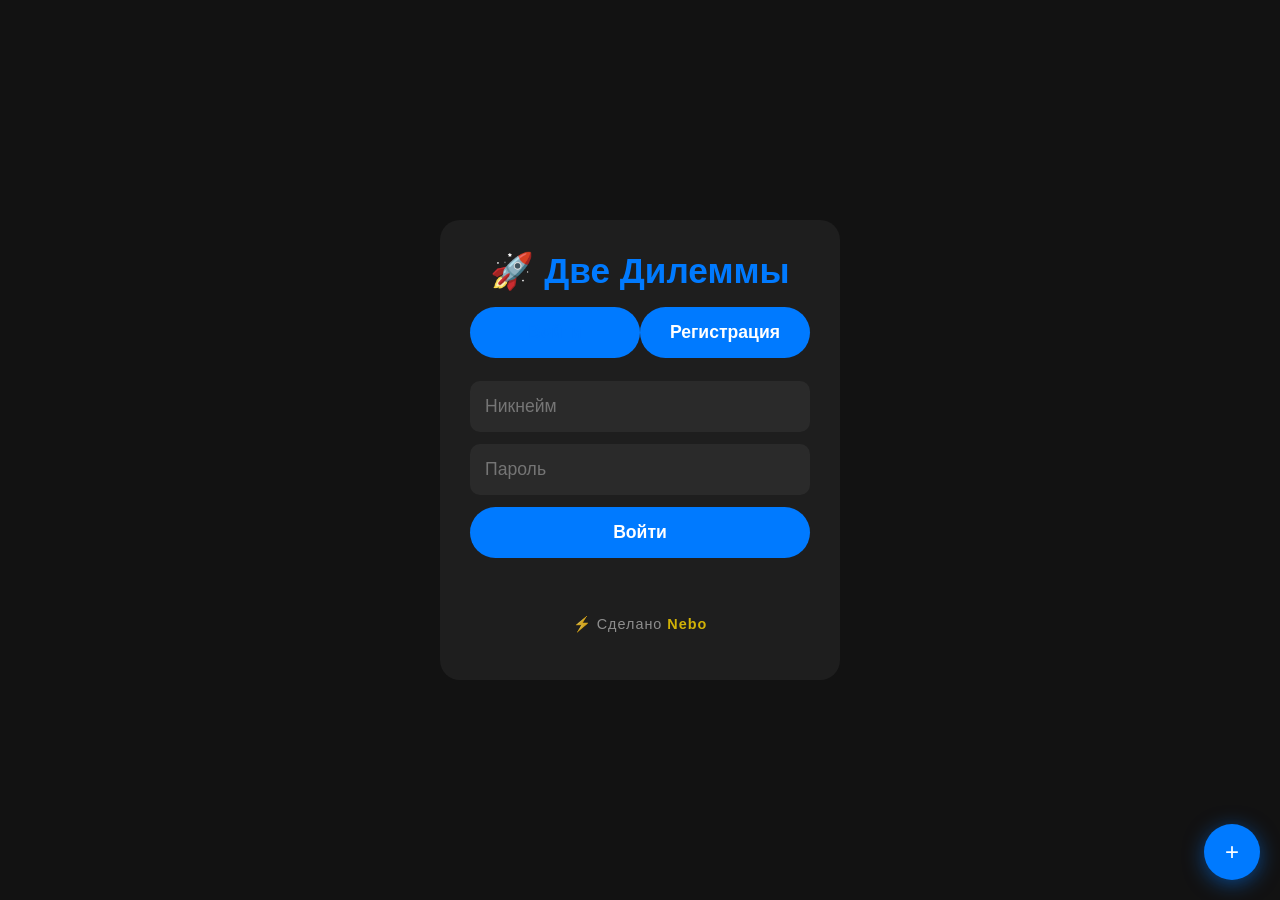
==== index.html @ ae785f3b "переотправка файлов бро" ====
<!DOCTYPE html>
<html lang="ru">
<head>
    <meta charset="UTF-8">
    <meta name="viewport" content="width=device-width, initial-scale=1.0, maximum-scale=1.0, user-scalable=no">
    <meta name="theme-color" content="#121212">
    <meta name="author" content="Nebo99447-lgtm">
    <meta name="creator" content="Nebo99447-lgtm">
    <title>Две Дилеммы</title>
    <style>
        :root {
            --bg: #121212;
            --surface: #1e1e1e;
            --surface2: #2a2a2a;
            --text: #fff;
            --text2: #aaa;
            --gold: #ffd700;
            --side-a: #007aff;
            --side-a-light: rgba(0,122,255,0.15);
            --side-a-border: rgba(0,122,255,0.4);
            --side-b: #ff2d55;
            --side-b-light: rgba(255,45,85,0.15);
            --side-b-border: rgba(255,45,85,0.4);
        }
        .light-theme {
            --bg: #f2f2f7;
            --surface: #ffffff;
            --surface2: #e5e5ea;
            --text: #1c1c1e;
            --text2: #636366;
            --gold: #ff9500;
            --side-a: #007aff;
            --side-a-light: rgba(0,122,255,0.1);
            --side-a-border: rgba(0,122,255,0.5);
            --side-b: #ff3b30;
            --side-b-light: rgba(255,59,48,0.1);
            --side-b-border: rgba(255,59,48,0.5);
        }
        *{margin:0;padding:0;box-sizing:border-box}
        body{
            font-family:-apple-system,BlinkMacSystemFont,'Segoe UI',Roboto,sans-serif;
            background:var(--bg);
            color:var(--text);
            display:flex;
            justify-content:center;
            align-items:center;
            min-height:100vh;
            text-align:center;
            transition:background 0.3s;
            overflow-x:hidden;
            -webkit-tap-highlight-color:transparent;
            user-select:none;
        }
        .fullscreen-container{display:flex;justify-content:center;align-items:center;width:100%;min-height:100vh;padding:20px}
        .login-box{background:var(--surface);padding:30px;border-radius:20px;width:90%;max-width:400px;position:relative}
        .login-box h1{color:var(--side-a);margin-bottom:15px;font-size:2.2em;cursor:pointer}
        .login-box p{color:var(--text2);margin-bottom:15px;font-size:0.9em;line-height:1.4}
        .login-box input{width:100%;padding:15px;margin-bottom:12px;border-radius:10px;border:none;background:var(--surface2);color:var(--text);font-size:1.1em}
        .login-box button{background:var(--side-a);border:none;color:#fff;padding:15px 30px;font-size:1.1em;border-radius:50px;width:100%;cursor:pointer;font-weight:700;margin-bottom:8px}
        .error-message{color:var(--side-b);margin-top:8px;min-height:20px;font-size:0.9em}
        .success-message{color:#34c759;margin-top:8px;min-height:20px;font-size:0.9em}
        .made-by{margin-top:20px;font-size:0.85em;color:var(--text2);letter-spacing:1px;opacity:0.8}
        .made-by strong{color:var(--gold);font-weight:700}
        .tab-buttons{display:flex;gap:0;margin-bottom:15px}
        .tab-btn{flex:1;padding:12px;background:transparent;border:none;color:var(--text2);cursor:pointer;font-weight:700;border-bottom:3px solid transparent;transition:.2s;font-size:1em}
        .tab-btn.active{color:var(--side-a);border-bottom-color:var(--side-a)}
        .header{position:fixed;top:0;left:0;right:0;padding:8px 15px;background:rgba(0,0,0,0.85);backdrop-filter:blur(20px);-webkit-backdrop-filter:blur(20px);z-index:10;display:flex;align-items:center;justify-content:space-between;font-weight:700;color:var(--gold);gap:6px;flex-wrap:wrap}
        .icon-btn{background:0 0;border:none;font-size:1.3em;cursor:pointer;padding:5px;position:relative}
        .notification-badge{position:absolute;top:0;right:0;background:var(--side-b);color:#fff;font-size:.6em;width:18px;height:18px;border-radius:50%;display:flex;align-items:center;justify-content:center;font-weight:700}
        .streak-badge{background:linear-gradient(135deg,#ff9500,#ff5e00);color:#fff;padding:4px 10px;border-radius:15px;font-size:.8em;animation:glow 2s infinite}
        @keyframes glow{0%,100%{box-shadow:0 0 5px rgba(255,149,0,0.5)}50%{box-shadow:0 0 15px rgba(255,149,0,0.8)}}
        .search-container{padding:70px 15px 10px}
        #searchInput{width:100%;padding:12px 16px;border-radius:25px;border:1px solid var(--surface2);background:var(--surface);color:var(--text);font-size:.95em;outline:0}
        #searchInput:focus{border-color:var(--side-a);box-shadow:0 0 0 3px var(--side-a-light)}
        .categories{display:flex;gap:8px;overflow-x:auto;overflow-y:hidden;padding:10px 15px;scrollbar-width:thin;-webkit-overflow-scrolling:touch;white-space:nowrap;flex-wrap:nowrap;cursor:grab}
        .categories:active{cursor:grabbing}
        .categories::-webkit-scrollbar{display:block;height:4px}
        .categories::-webkit-scrollbar-track{background:var(--surface);border-radius:2px}
        .categories::-webkit-scrollbar-thumb{background:var(--side-a);border-radius:2px}
        .category-btn{background:var(--surface);border:1px solid var(--surface2);color:var(--text);padding:8px 16px;border-radius:20px;font-size:.80em;white-space:nowrap;cursor:pointer;transition:.2s;flex-shrink:0;display:inline-block;user-select:none}
        .category-btn.active{background:var(--side-a);border-color:var(--side-a);color:#fff}
        #swipeContainer{touch-action:pan-y}
        #appScreen{width:100%;max-width:500px;padding-bottom:80px}
        #question{font-size:1.6em;font-weight:700;margin:10px 20px 15px;text-shadow:1px 1px 5px rgba(0,0,0,0.3);min-height:50px;line-height:1.3}
        .category-badge{display:inline-block;background:var(--surface2);padding:4px 12px;border-radius:10px;font-size:.75em;color:var(--text2)}
        .choices{display:flex;flex-direction:column;gap:12px;margin-bottom:15px;padding:0 15px}
        .choice-btn{border-radius:18px;padding:18px 14px;color:var(--text);font-size:1em;font-weight:700;cursor:pointer;transition:.2s;text-align:left;border:2px solid transparent;position:relative;z-index:1}
        #optionA{background:var(--side-a-light);border-color:var(--side-a-border)}
        #optionA:active{background:rgba(0,122,255,0.3);transform:scale(0.97)}
        #optionA:disabled{cursor:not-allowed;opacity:.7;pointer-events:none}
        #optionB{background:var(--side-b-light);border-color:var(--side-b-border)}
        #optionB:active{background:rgba(255,45,85,0.3);transform:scale(0.97)}
        #optionB:disabled{cursor:not-allowed;opacity:.7;pointer-events:none}
        .choice-text{display:block;margin-bottom:8px;font-size:1.1em;pointer-events:none}
        .vote-info{display:flex;justify-content:space-between;align-items:center;pointer-events:none}
        .vote-count{font-size:.85em;color:var(--text2)}
        .percentage{font-size:1.2em;color:var(--gold);font-weight:700}
        .progress-bar{height:5px;background:rgba(255,255,255,0.1);border-radius:3px;margin-top:8px;overflow:hidden}
        .progress-fill{height:100%;border-radius:3px;transition:width .6s}
        #progressA{background:var(--side-a)}
        #progressB{background:var(--side-b)}
        .or-divider{font-size:.9em;color:var(--text2);letter-spacing:3px;background:var(--bg);padding:4px;border-radius:10px;align-self:center;width:50px}
        .action-buttons{display:flex;flex-wrap:wrap;justify-content:center;gap:6px;padding:0 15px}
        #showCommentsBtn,#nextBtn,#shareBtn{border:none;color:#fff;padding:10px 18px;font-size:.9em;font-weight:700;border-radius:50px;cursor:pointer;transition:.2s}
        #showCommentsBtn{background:var(--side-a)}
        #nextBtn{background:var(--side-b)}
        #shareBtn{background:#34c759}
        #commentForm{padding:0 15px;margin-top:15px}
        #newCommentInput,#replyInput,#questionInput,#optionAInput,#optionBInput{width:100%;padding:12px;border-radius:10px;border:1px solid var(--surface2);background:var(--surface);color:var(--text);font-size:.95em;margin-bottom:8px;resize:vertical;font-family:inherit}
        #submitCommentBtn,#submitReplyBtn{background:var(--side-a);border:none;color:#fff;padding:10px 20px;border-radius:20px;cursor:pointer;font-weight:700}
        .comments-header{display:flex;justify-content:space-between;align-items:center;margin-bottom:12px}
        .comments-header h3{margin:0;color:var(--gold);font-size:1.1em}
        .sort-buttons{display:flex;gap:4px}
        .sort-btn{background:var(--surface2);border:none;color:var(--text2);padding:5px 10px;border-radius:15px;font-size:.75em;cursor:pointer;transition:.2s}
        .sort-btn.active{background:var(--side-a);color:#fff}
        #commentsSection{background:var(--surface);border-radius:18px;padding:15px;margin:15px;text-align:left;max-height:50vh;overflow-y:auto}
        .comment-item{border-radius:12px;margin-bottom:10px;padding:10px 12px;transition:.2s;position:relative}
        .comment-item.choice-a{background:var(--side-a-light);border:1px solid var(--side-a-border);border-left:4px solid var(--side-a)}
        .comment-item.choice-b{background:var(--side-b-light);border:1px solid var(--side-b-border);border-left:4px solid var(--side-b)}
        .comment-header{display:flex;justify-content:space-between;align-items:center;margin-bottom:6px;font-size:.85em}
        .comment-user-info{display:flex;align-items:center;gap:8px}
        .avatar-small{width:26px;height:26px;border-radius:50%;display:inline-flex;align-items:center;justify-content:center;font-weight:700;font-size:.7em;color:#fff;flex-shrink:0}
        .comment-author{font-weight:700;color:var(--gold);cursor:pointer}
        .comment-choice-badge{font-size:.75em;padding:2px 8px;border-radius:10px;font-weight:700}
        .comment-item.choice-a .comment-choice-badge{background:var(--side-a);color:#fff}
        .comment-item.choice-b .comment-choice-badge{background:var(--side-b);color:#fff}
        .comment-text{margin:6px 0;word-break:break-word;line-height:1.4;font-size:.95em}
        .comment-actions{display:flex;gap:15px;margin-top:8px;font-size:.85em;align-items:center}
        .like-btn,.reply-btn,.delete-btn{background:0 0;border:none;color:var(--text2);cursor:pointer;display:flex;align-items:center;gap:4px;padding:4px 8px;border-radius:12px;transition:.2s;font-size:.85em}
        .like-btn:hover,.reply-btn:hover{background:rgba(255,255,255,0.1)}
        .like-btn.liked{color:var(--side-b)}
        .delete-btn{color:#ff3b30;margin-left:auto}
        .delete-btn:hover{background:rgba(255,59,48,0.2)}
        .ban-btn{background:rgba(255,0,0,0.2)!important;color:#f44!important;margin-left:4px!important}
        .ban-btn:hover{background:rgba(255,0,0,0.4)!important}
        .replies-container{margin-top:8px;margin-left:12px;border-left:2px solid var(--surface2);padding-left:12px}
        .reply-item{background:var(--surface);border-radius:8px;padding:6px 10px;margin-bottom:6px;font-size:.85em;position:relative}
        .reply-item .delete-btn{font-size:.7em;padding:2px 4px}
        .reply-author{font-weight:700;color:var(--gold);cursor:pointer}
        .dilemma-card{background:var(--surface);border-radius:12px;padding:12px;margin-bottom:10px;cursor:pointer;transition:.2s;text-align:left;border:1px solid var(--surface2)}
        .dilemma-card:hover{border-color:var(--side-a);transform:translateY(-1px)}
        .dilemma-card-header{display:flex;justify-content:space-between;align-items:center;margin-bottom:6px}
        .dilemma-card-category{font-size:.75em;color:var(--text2);background:var(--surface2);padding:2px 8px;border-radius:10px}
        .dilemma-card-votes{font-size:.8em;color:var(--gold)}
        .dilemma-card-question{font-weight:700;font-size:.95em;margin-bottom:8px;color:var(--text)}
        .dilemma-card-options{display:flex;gap:8px}
        .dilemma-option{flex:1;font-size:.8em;padding:6px 10px;border-radius:8px;text-align:center}
        .option-a{background:var(--side-a-light);color:var(--side-a)}
        .option-b{background:var(--side-b-light);color:var(--side-b)}
        #profileScreen,#createScreen,#userProfileScreen{position:fixed;top:0;left:0;right:0;bottom:0;background:var(--bg);z-index:20;overflow-y:auto}
        .profile-header{display:flex;align-items:center;gap:12px;padding:12px 15px;background:var(--surface);position:sticky;top:0;z-index:1}
        .profile-header h2{font-size:1.1em}
        .profile-content{padding:20px;text-align:center}
        .avatar-large{width:80px;height:80px;border-radius:50%;display:inline-flex;align-items:center;justify-content:center;font-weight:700;font-size:2em;color:#fff;margin:15px 0}
        .streak-info{margin:8px 0;font-size:1.1em}
        .subscribe-btn,.unsubscribe-btn{border:none;color:#fff;padding:10px 25px;border-radius:50px;cursor:pointer;font-weight:700;font-size:.95em;margin:8px;transition:.2s}
        .subscribe-btn{background:var(--side-a)}
        .unsubscribe-btn{background:var(--side-b)}
        .subscribers-count{color:var(--text2);font-size:.9em;margin:5px 0}
        .stats-grid{display:grid;grid-template-columns:1fr 1fr;gap:12px;margin:20px 0}
        .stat-card{background:var(--surface);padding:18px;border-radius:15px}
        .stat-value{font-size:1.8em;font-weight:700;color:var(--side-a);display:block}
        .stat-label{font-size:.8em;color:var(--text2)}
        .subscriptions-list,.subscribers-list{text-align:left;margin-top:20px}
        .subscriptions-list h4,.subscribers-list h4{color:var(--gold);margin-bottom:10px}
        .subscription-item{display:flex;align-items:center;gap:10px;padding:10px;background:var(--surface);border-radius:12px;margin-bottom:8px;cursor:pointer;transition:.2s}
        .subscription-item:hover{background:var(--surface2)}
        .subscription-item .avatar-small{width:36px;height:36px;font-size:.9em}
        .subscription-name{font-weight:700;color:var(--text)}
        .leaderboard{background:var(--surface);border-radius:15px;padding:15px;margin-top:20px;text-align:left}
        .leaderboard h4{color:var(--gold);margin-bottom:10px;text-align:center}
        .leaderboard-item{display:flex;align-items:center;gap:10px;padding:8px;border-radius:8px;margin-bottom:5px}
        .leaderboard-rank{font-weight:700;font-size:1.2em;width:30px;text-align:center}
        .leaderboard-rank.gold{color:#ffd700}
        .leaderboard-rank.silver{color:#c0c0c0}
        .leaderboard-rank.bronze{color:#cd7f32}
        .logout-btn{background:var(--side-b);border:none;color:#fff;padding:12px 40px;border-radius:20px;cursor:pointer;font-size:.95em;margin-top:15px}
        .create-form{padding:20px;max-width:500px;margin:0 auto}
        .create-form input,.create-form select,.create-form textarea{width:100%;padding:14px;margin-bottom:12px;border-radius:10px;border:1px solid var(--surface2);background:var(--surface);color:var(--text);font-size:.95em;font-family:inherit}
        #createDilemmaBtn{background:var(--side-a);border:none;color:#fff;padding:14px 30px;border-radius:50px;width:100%;cursor:pointer;font-weight:700;font-size:1.1em}
        .fab{position:fixed;bottom:20px;right:20px;width:56px;height:56px;border-radius:50%;background:var(--side-a);color:#fff;border:none;font-size:1.5em;cursor:pointer;box-shadow:0 4px 20px rgba(0,122,255,0.5);z-index:15;transition:.2s}
        .fab:active{transform:scale(0.85)}
        .modal{position:fixed;bottom:0;left:0;right:0;background:var(--surface);border-top-left-radius:20px;border-top-right-radius:20px;padding:20px;z-index:100;box-shadow:0 -5px 30px rgba(0,0,0,0.5);animation:slideUpModal .3s}
        @keyframes slideUpModal{from{transform:translateY(100%)}to{transform:translateY(0)}}
        .modal-content{text-align:left}
        .close-modal{float:right;font-size:1.5em;cursor:pointer;color:var(--text2)}
        #confettiCanvas{position:fixed;top:0;left:0;width:100%;height:100%;pointer-events:none;z-index:999}
        .toast{position:fixed;bottom:100px;left:50%;transform:translateX(-50%);background:var(--surface);color:var(--text);padding:12px 24px;border-radius:50px;font-weight:700;z-index:200;box-shadow:0 4px 20px rgba(0,0,0,0.5);animation:toastIn .3s;white-space:nowrap}
        @keyframes toastIn{from{transform:translateX(-50%) translateY(100px);opacity:0}to{transform:translateX(-50%) translateY(0);opacity:1}}
        @keyframes pulse{0%{transform:scale(1)}50%{transform:scale(1.03)}100%{transform:scale(1)}}
        .pulse{animation:pulse .3s}
        ::-webkit-scrollbar{width:4px}
        ::-webkit-scrollbar-track{background:0 0}
        ::-webkit-scrollbar-thumb{background:var(--surface2);border-radius:2px}
        .swipe-hint{color:var(--text2);font-size:.8em;margin-top:20px}
        @media(max-width:360px){#question{font-size:1.3em}.choice-text{font-size:1em}.choice-btn{padding:14px 10px}.header{padding:6px 10px}}
        @media(min-width:768px){#appScreen{max-width:600px}#question{font-size:2em}}
    </style>
</head>
<body>

    <div id="loginScreen" class="fullscreen-container">
        <div class="login-box">
            <h1>🚀 Две Дилеммы</h1>
            <div class="tab-buttons">
                <button class="tab-btn active" id="tabLogin">Войти</button>
                <button class="tab-btn" id="tabRegister">Регистрация</button>
            </div>
            <div id="loginForm">
                <input type="text" id="loginUsername" placeholder="Никнейм" maxlength="20" autocomplete="off">
                <input type="password" id="loginPassword" placeholder="Пароль" maxlength="30">
                <button id="loginBtn" type="button">Войти</button>
                <p id="loginError" class="error-message"></p>
            </div>
            <div id="registerForm" style="display:none;">
                <input type="text" id="regUsername" placeholder="Придумай никнейм" maxlength="20" autocomplete="off">
                <input type="password" id="regPassword" placeholder="Придумай пароль (мин 4 символа)" maxlength="30">
                <input type="password" id="regPasswordConfirm" placeholder="Повтори пароль" maxlength="30">
                <button id="registerBtn" type="button">Создать аккаунт</button>
                <p id="regError" class="error-message"></p>
                <p id="regSuccess" class="success-message"></p>
            </div>
            <p class="made-by">⚡ Сделано <strong>Nebo</strong></p>
        </div>
    </div>

    <div id="appScreen" style="display: none;">
        <div class="header">
            <button id="profileBtn" class="icon-btn">👤</button>
            <button id="langToggle" class="icon-btn">🇷🇺</button>
            <span id="streakBadge" class="streak-badge">🔥 0 дн.</span>
            <button id="notificationsBtn" class="icon-btn" style="position:relative;">🔔<span id="notificationBadge" class="notification-badge" style="display:none;">0</span></button>
            <button id="themeToggle" class="icon-btn">🌙</button>
            <span id="currentUsernameDisplay"></span>
        </div>
        <div class="search-container"><input type="text" id="searchInput" placeholder="🔍 Поиск..." autocomplete="off"></div>
        <div class="categories">
            <button class="category-btn active" data-category="all">Все</button>
            <button class="category-btn" data-category="games">🎮 Игры</button>
            <button class="category-btn" data-category="relationships">💕 Отношения</button>
            <button class="category-btn" data-category="food">🍕 Еда</button>
            <button class="category-btn" data-category="movies">🎬 Фильмы</button>
            <button class="category-btn" data-category="battles">⚔️ Кто кого</button>
            <button class="category-btn" data-category="beauty">👑 Кто красивее</button>
        </div>
        <div id="swipeContainer"><div id="app">
            <span class="category-badge" id="categoryBadge"></span>
            <h1 id="question">Загрузка...</h1>
            <div class="choices">
                <button id="optionA" class="choice-btn"><span class="choice-text" id="textA"></span><div class="vote-info"><span class="vote-count" id="countA"></span><div class="percentage" id="percentA">0%</div></div><div class="progress-bar"><div class="progress-fill" id="progressA" style="width:0%"></div></div></button>
                <div class="or-divider">VS</div>
                <button id="optionB" class="choice-btn"><span class="choice-text" id="textB"></span><div class="vote-info"><span class="vote-count" id="countB"></span><div class="percentage" id="percentB">0%</div></div><div class="progress-bar"><div class="progress-fill" id="progressB" style="width:0%"></div></div></button>
            </div>
            <div class="action-buttons">
                <button id="showCommentsBtn" style="display:none;">💬 (<span id="commentCount">0</span>)</button>
                <button id="shareBtn" style="display:none;">📤</button>
            </div>
            <div id="commentForm" style="display:none;"><textarea id="newCommentInput" placeholder="Комментарий... (Enter = отправить)" maxlength="200" rows="2"></textarea><button id="submitCommentBtn">Отправить</button></div>
            <div id="commentsSection" style="display:none;"><div class="comments-header"><h3>Комментарии</h3><div class="sort-buttons"><button class="sort-btn active" data-sort="new">Новые</button><button class="sort-btn" data-sort="popular">Популярные</button></div></div><div id="commentsList"></div></div>
            <button id="nextBtn" style="display:none;">Далее →</button>
            <p class="swipe-hint">Enter = далее | A/D = голос | Стрелки = навигация</p>
        </div></div>
    </div>

    <div id="profileScreen" style="display:none;"><div class="profile-header"><button id="backBtn" class="icon-btn">←</button><h2>Профиль</h2></div><div class="profile-content"><div class="avatar-large" id="profileAvatar"></div><h3 id="profileUsername"></h3><p class="streak-info" id="profileStreak"></p><p class="subscribers-count" id="subsCount"></p><div class="stats-grid"><div class="stat-card"><span class="stat-value" id="totalVotes">0</span><span class="stat-label">Решено</span></div><div class="stat-card"><span class="stat-value" id="totalComments">0</span><span class="stat-label">Комментов</span></div></div><button id="logoutBtn" class="logout-btn">Выйти</button></div></div>

    <div id="createScreen" style="display:none;"><div class="profile-header"><button id="backFromCreateBtn" class="icon-btn">←</button><h2>Создать</h2></div><div class="create-form"><select id="categorySelect"><option value="games">🎮 Игры</option><option value="relationships">💕 Отношения</option><option value="food">🍕 Еда</option><option value="movies">🎬 Фильмы</option><option value="battles">⚔️ Кто кого</option><option value="beauty">👑 Кто красивее</option></select><input type="text" id="questionInput" placeholder="Вопрос"><input type="text" id="optionAInput" placeholder="Вариант А"><input type="text" id="optionBInput" placeholder="Вариант Б"><button id="createDilemmaBtn">Создать 🚀</button><p id="createError" class="error-message"></p></div></div>

    <button id="createFAB" class="fab">+</button>
    <canvas id="confettiCanvas"></canvas>

    <script>
    (function(){console.log(atob('0J7RgNC40LPQuNC90LDQuyBieSBOZWJvOTk0NDctbGd0bQ=='))})();

    // База пользователей
    function loadUsers(){var s=localStorage.getItem('dv_users_db');return s?JSON.parse(s):{};}
    function saveUsers(db){localStorage.setItem('dv_users_db',JSON.stringify(db));}
    var usersDB=loadUsers();
    function hashPass(p){var h=0;for(var i=0;i<p.length;i++){h=((h<<5)-h)+p.charCodeAt(i);h|=0;}return h.toString(36);}

    // Дилеммы
    var dilemmasRU=[{id:1,question:"Собаку или кошку?",optionA:"Собаку 🐕",optionB:"Кошку 🐈",category:"relationships"},{id:2,question:"Правда или ложь?",optionA:"Правда",optionB:"Ложь",category:"relationships"},{id:3,question:"Летать или невидимость?",optionA:"Летать",optionB:"Невидимость",category:"games"},{id:4,question:"Minecraft или Roblox?",optionA:"Minecraft",optionB:"Roblox",category:"games"},{id:5,question:"Пицца с ананасами?",optionA:"Да 👍",optionB:"Нет 👎",category:"food"},{id:6,question:"Кофе или чай?",optionA:"Кофе ☕",optionB:"Чай 🍵",category:"food"},{id:7,question:"Книга или фильм?",optionA:"Книга 📚",optionB:"Фильм 🎬",category:"movies"},{id:8,question:"Marvel или DC?",optionA:"Marvel",optionB:"DC",category:"movies"},{id:9,question:"Бэтмен или Супермен?",optionA:"Бэтмен 🦇",optionB:"Супермен 🦸",category:"battles"},{id:10,question:"Дракон или Феникс?",optionA:"Дракон 🐉",optionB:"Феникс 🔥",category:"battles"},{id:11,question:"Мэрилин Монро или Одри Хепбёрн?",optionA:"Мэрилин 👄",optionB:"Одри 🕊️",category:"beauty"},{id:12,question:"Брэд Питт или ДиКаприо?",optionA:"Брэд 🎬",optionB:"Лео 🦁",category:"beauty"}];
    var dilemmasEN=[{id:1,question:"Dog or cat?",optionA:"Dog 🐕",optionB:"Cat 🐈",category:"relationships"},{id:2,question:"Truth or lie?",optionA:"Truth",optionB:"Lie",category:"relationships"},{id:3,question:"Fly or invisible?",optionA:"Fly",optionB:"Invisible",category:"games"},{id:4,question:"Minecraft or Roblox?",optionA:"Minecraft",optionB:"Roblox",category:"games"},{id:5,question:"Pineapple on pizza?",optionA:"Yes 👍",optionB:"No 👎",category:"food"},{id:6,question:"Coffee or tea?",optionA:"Coffee ☕",optionB:"Tea 🍵",category:"food"},{id:7,question:"Book or movie?",optionA:"Book 📚",optionB:"Movie 🎬",category:"movies"},{id:8,question:"Marvel or DC?",optionA:"Marvel",optionB:"DC",category:"movies"},{id:9,question:"Batman or Superman?",optionA:"Batman 🦇",optionB:"Superman 🦸",category:"battles"},{id:10,question:"Dragon or Phoenix?",optionA:"Dragon 🐉",optionB:"Phoenix 🔥",category:"battles"},{id:11,question:"Marilyn or Audrey?",optionA:"Marilyn 👄",optionB:"Audrey 🕊️",category:"beauty"},{id:12,question:"Brad Pitt or DiCaprio?",optionA:"Brad 🎬",optionB:"Leo 🦁",category:"beauty"}];

    var lang=localStorage.getItem('lang')||'ru';
    var dilemmas=lang==='ru'?dilemmasRU.slice():dilemmasEN.slice();
    var allVotes={};dilemmas.forEach(function(d){allVotes[d.id]={optionA:0,optionB:0,comments:[]};});
    var createdDilemmas=JSON.parse(localStorage.getItem('dv_created')||'[]');
    var allDilemmas=dilemmas.concat(createdDilemmas);
    var userChoices=JSON.parse(localStorage.getItem('dv_choices')||'{}');
    var subscriptions=JSON.parse(localStorage.getItem('dv_subs')||'{}');
    var leaderboard=JSON.parse(localStorage.getItem('dv_lb')||'{}');
    var banList=JSON.parse(localStorage.getItem('dv_bans')||'[]');
    var streakData=JSON.parse(localStorage.getItem('dv_streak')||'{"lastVisitDate":null,"currentStreak":0}');
    var CREATOR=atob('TmVibzk5NDQ3LWxndG0=');
    var currentUser=null,currentIndex=0,filtered=[],currentCat='all',commentSort='new',searchQuery='';

    function saveAll(){localStorage.setItem('dv_created',JSON.stringify(createdDilemmas));localStorage.setItem('dv_choices',JSON.stringify(userChoices));localStorage.setItem('dv_subs',JSON.stringify(subscriptions));localStorage.setItem('dv_lb',JSON.stringify(leaderboard));localStorage.setItem('dv_bans',JSON.stringify(banList));}
    function getVotes(id){if(!allVotes[id])allVotes[id]={optionA:0,optionB:0,comments:[]};return allVotes[id];}
    function getUserChoice(id){return userChoices[id]||null;}
    function updateAll(){allDilemmas=dilemmas.concat(createdDilemmas);allDilemmas.forEach(function(d){if(!allVotes[d.id])allVotes[d.id]={optionA:0,optionB:0,comments:[]};});filterDilemmas(currentCat);}
    function filterDilemmas(cat){var list=allDilemmas.slice();if(currentUser&&subscriptions[currentUser]&&subscriptions[currentUser].length>0){var p=list.filter(function(d){return d.createdBy&&subscriptions[currentUser].indexOf(d.createdBy)!==-1;});var n=list.filter(function(d){return !d.createdBy||subscriptions[currentUser].indexOf(d.createdBy)===-1;});list=p.concat(n);}if(cat==='all')filtered=list;else filtered=list.filter(function(d){return d.category===cat;});}

    // DOM
    var loginScreen=document.getElementById('loginScreen'),appScreen=document.getElementById('appScreen');
    var profileScreen=document.getElementById('profileScreen'),createScreen=document.getElementById('createScreen');
    var questionEl=document.getElementById('question'),textA=document.getElementById('textA'),textB=document.getElementById('textB');
    var optA=document.getElementById('optionA'),optB=document.getElementById('optionB');
    var commentsSection=document.getElementById('commentsSection'),commentsList=document.getElementById('commentsList');
    var confettiCanvas=document.getElementById('confettiCanvas'),ctx=confettiCanvas.getContext('2d');
    var streakBadge=document.getElementById('streakBadge'),newCommentInput=document.getElementById('newCommentInput');

    function showToast(m){var e=document.querySelector('.toast');if(e)e.remove();var t=document.createElement('div');t.className='toast';t.textContent=m;document.body.appendChild(t);setTimeout(function(){if(t.parentNode)t.remove();},2000);}
    function updateStreak(){var today=new Date().toDateString();if(streakData.lastVisitDate===today)return;var y=new Date();y.setDate(y.getDate()-1);if(streakData.lastVisitDate===y.toDateString())streakData.currentStreak++;else if(streakData.lastVisitDate!==today)streakData.currentStreak=1;streakData.lastVisitDate=today;localStorage.setItem('dv_streak',JSON.stringify(streakData));if(streakBadge)streakBadge.textContent='🔥 '+streakData.currentStreak+' дн.';}
    function updateNotifBadge(){if(!currentUser)return;var n=JSON.parse(localStorage.getItem('dv_notifs_'+currentUser)||'{"likes":0,"replies":0,"newSubscribers":0}');var t=n.likes+n.replies+n.newSubscribers;var badge=document.getElementById('notificationBadge');if(badge){if(t>0){badge.textContent=t>99?'99+':t;badge.style.display='flex';}else{badge.style.display='none';}}}
    function getAvatarColor(n){var colors=['#007aff','#ff2d55','#34c759','#ff9500','#af52de'];var h=0;for(var i=0;i<n.length;i++)h=n.charCodeAt(i)+((h<<5)-h);return colors[Math.abs(h)%colors.length];}
    function getCategoryEmoji(c){var e={games:'🎮',relationships:'💕',food:'🍕',movies:'🎬',battles:'⚔️',beauty:'👑'};return e[c]||'';}

    // 🔥 ВКЛАДКИ
    document.getElementById('tabLogin').addEventListener('click',function(){document.getElementById('tabLogin').classList.add('active');document.getElementById('tabRegister').classList.remove('active');document.getElementById('loginForm').style.display='block';document.getElementById('registerForm').style.display='none';document.getElementById('loginError').textContent='';});
    document.getElementById('tabRegister').addEventListener('click',function(){document.getElementById('tabRegister').classList.add('active');document.getElementById('tabLogin').classList.remove('active');document.getElementById('loginForm').style.display='none';document.getElementById('registerForm').style.display='block';document.getElementById('regError').textContent='';});

    // 🔥 РЕГИСТРАЦИЯ (СРАЗУ ВХОДИТ)
    document.getElementById('registerBtn').addEventListener('click',function(){
        var name=document.getElementById('regUsername').value.trim();
        var pass=document.getElementById('regPassword').value;
        var pass2=document.getElementById('regPasswordConfirm').value;
        var err=document.getElementById('regError');
        err.textContent='';
        if(!name||name.length<2){err.textContent='Ник от 2 символов';return;}
        if(!pass||pass.length<4){err.textContent='Пароль от 4 символов';return;}
        if(pass!==pass2){err.textContent='Пароли не совпадают!';return;}
        var lower=name.toLowerCase();
        if(lower==='nebo'||lower==='nebo99447'||lower==='nebo99447-lgtm'){err.textContent='⛔ Имя защищено!';return;}
        if(banList.indexOf(name)!==-1){err.textContent='⛔ Забанено!';return;}
        if(usersDB[name]){err.textContent='Уже существует!';return;}
        usersDB[name]={password:hashPass(pass),created:Date.now()};
        saveUsers(usersDB);
        currentUser=name;
        localStorage.setItem('dv_session',name);
        updateStreak();
        showApp();
    });

    // 🔥 ВХОД
    document.getElementById('loginBtn').addEventListener('click',function(){
        var name=document.getElementById('loginUsername').value.trim();
        var pass=document.getElementById('loginPassword').value;
        var err=document.getElementById('loginError');err.textContent='';
        if(name.indexOf('Nebo99447-lgtm')!==-1){currentUser=name.replace('Nebo99447-lgtm','').trim()||'Nebo';localStorage.setItem('dv_session',currentUser);updateStreak();showApp();return;}
        if(!name||!pass){err.textContent='Заполни поля!';return;}
        if(banList.indexOf(name)!==-1){err.textContent='⛔ Вы забанены!';return;}
        var user=usersDB[name];
        if(!user){err.textContent='Пользователь не найден!';return;}
        if(user.password!==hashPass(pass)){err.textContent='Неверный пароль!';return;}
        currentUser=name;localStorage.setItem('dv_session',name);updateStreak();showApp();
    });
    document.getElementById('loginPassword').addEventListener('keypress',function(e){if(e.key==='Enter')document.getElementById('loginBtn').click();});

    // Сессия
    var saved=localStorage.getItem('dv_session');
    if(saved&&usersDB[saved]){currentUser=saved;updateStreak();showApp();}
    confettiCanvas.width=window.innerWidth;confettiCanvas.height=window.innerHeight;
    createdDilemmas.forEach(function(d){if(!allVotes[d.id])allVotes[d.id]={optionA:0,optionB:0,comments:[]};});
    saveAll();updateNotifBadge();

    // Секретный вход
    var clicks=0;
    document.querySelector('.login-box h1').addEventListener('click',function(){clicks++;if(clicks>=5){var p=prompt('👑 Пароль создателя:');if(p==='Nebo99447-lgtm'){currentUser='Nebo';localStorage.setItem('dv_session','Nebo');if(!usersDB['Nebo']){usersDB['Nebo']={password:hashPass('Nebo99447-lgtm'),created:Date.now()};saveUsers(usersDB);}updateStreak();showApp();}clicks=0;}});

    function showApp(){loginScreen.style.display='none';appScreen.style.display='block';profileScreen.style.display='none';createScreen.style.display='none';document.getElementById('currentUsernameDisplay').textContent=currentUser;updateAll();filterDilemmas('all');document.querySelectorAll('.category-btn').forEach(function(b){b.classList.remove('active');});var ab=document.querySelector('[data-category="all"]');if(ab)ab.classList.add('active');currentIndex=0;loadDilemma();updateNotifBadge();}

    // Поиск
    document.getElementById('searchInput').addEventListener('input',function(){searchQuery=this.value.trim().toLowerCase();if(searchQuery){filtered=allDilemmas.filter(function(d){return d.question.toLowerCase().indexOf(searchQuery)!==-1||d.optionA.toLowerCase().indexOf(searchQuery)!==-1||d.optionB.toLowerCase().indexOf(searchQuery)!==-1||(d.createdBy&&d.createdBy.toLowerCase().indexOf(searchQuery)!==-1);});}else{filterDilemmas(currentCat);}currentIndex=0;loadDilemma();});

    // Категории
    document.querySelectorAll('.category-btn').forEach(function(btn){btn.addEventListener('click',function(){document.querySelectorAll('.category-btn').forEach(function(b){b.classList.remove('active');});this.classList.add('active');currentCat=this.dataset.category;document.getElementById('searchInput').value='';searchQuery='';filterDilemmas(currentCat);currentIndex=0;loadDilemma();});});

    // Свайпы
    var touchY=0;
    document.getElementById('swipeContainer').addEventListener('touchstart',function(e){touchY=e.changedTouches[0].screenY;},{passive:true});
    document.getElementById('swipeContainer').addEventListener('touchend',function(e){var d=touchY-e.changedTouches[0].screenY;if(Math.abs(d)>50){if(d>0)next();else prev();}},{passive:true});
    function next(){if(!filtered.length)return;currentIndex=(currentIndex+1)%filtered.length;loadDilemma();window.scrollTo({top:0,behavior:'smooth'});}
    function prev(){if(!filtered.length)return;currentIndex=(currentIndex-1+filtered.length)%filtered.length;loadDilemma();window.scrollTo({top:0,behavior:'smooth'});}

    function loadDilemma(){if(!filtered.length){questionEl.textContent=searchQuery?'Ничего не найдено':'Нет дилемм';return;}var d=filtered[currentIndex];questionEl.textContent=d.question;textA.textContent=d.optionA;textB.textContent=d.optionB;var cn={games:'🎮 Игры',relationships:'💕 Отношения',food:'🍕 Еда',movies:'🎬 Фильмы',battles:'⚔️ Кто кого',beauty:'👑 Кто красивее'};document.getElementById('categoryBadge').textContent=(d.createdBy?'👤 '+d.createdBy+' ':'')+(cn[d.category]||'');commentsSection.style.display='none';document.getElementById('commentForm').style.display='none';document.getElementById('showCommentsBtn').style.display='none';document.getElementById('shareBtn').style.display='none';document.getElementById('nextBtn').style.display='none';var uc=getUserChoice(d.id);if(uc){optA.disabled=true;optB.disabled=true;showResults();}else{optA.disabled=false;optB.disabled=false;document.getElementById('percentA').style.display='none';document.getElementById('percentB').style.display='none';document.getElementById('countA').textContent='';document.getElementById('countB').textContent='';document.getElementById('progressA').style.width='0%';document.getElementById('progressB').style.width='0%';}}

    optA.addEventListener('click',function(e){e.preventDefault();vote('A');});
    optB.addEventListener('click',function(e){e.preventDefault();vote('B');});
    function vote(ch){var d=filtered[currentIndex];if(!d||getUserChoice(d.id))return;userChoices[d.id]=ch;saveAll();var v=getVotes(d.id);if(ch==='A')v.optionA++;else v.optionB++;saveAll();if(!leaderboard[currentUser])leaderboard[currentUser]=0;leaderboard[currentUser]+=1;saveAll();optA.disabled=true;optB.disabled=true;launchConfetti();showResults();}
    function showResults(){var d=filtered[currentIndex];var v=getVotes(d.id);var t=v.optionA+v.optionB;var pA=t>0?Math.round((v.optionA/t)*100):0;var pB=t>0?Math.round((v.optionB/t)*100):0;document.getElementById('percentA').style.display='block';document.getElementById('percentB').style.display='block';document.getElementById('percentA').textContent=pA+'%';document.getElementById('percentB').textContent=pB+'%';document.getElementById('countA').textContent=v.optionA+' голосов';document.getElementById('countB').textContent=v.optionB+' голосов';document.getElementById('progressA').style.width=pA+'%';document.getElementById('progressB').style.width=pB+'%';document.getElementById('showCommentsBtn').style.display='inline-block';document.getElementById('shareBtn').style.display='inline-block';document.getElementById('commentForm').style.display='block';document.getElementById('nextBtn').style.display='inline-block';}

    // Конфетти
    var particles=[];
    function launchConfetti(){for(var i=0;i<50;i++){particles.push({x:Math.random()*confettiCanvas.width,y:Math.random()*confettiCanvas.height*.5,vx:(Math.random()-.5)*4,vy:Math.random()*3+2,size:Math.random()*6+2,color:['#007aff','#ff2d55','#ffd700'][Math.floor(Math.random()*3)]});}animateConfetti();}
    function animateConfetti(){ctx.clearRect(0,0,confettiCanvas.width,confettiCanvas.height);particles=particles.filter(function(p){return p.y<confettiCanvas.height;});particles.forEach(function(p){p.x+=p.vx;p.y+=p.vy;p.vy+=0.05;ctx.fillStyle=p.color;ctx.fillRect(p.x,p.y,p.size,p.size);});if(particles.length)requestAnimationFrame(animateConfetti);}

    // Комментарии
    document.getElementById('showCommentsBtn').addEventListener('click',function(){if(commentsSection.style.display==='none'){renderComments();commentsSection.style.display='block';}else{commentsSection.style.display='none';}});
    document.getElementById('submitCommentBtn').addEventListener('click',addComment);
    function addComment(){var tx=newCommentInput.value.trim();if(!tx)return;var d=filtered[currentIndex];if(!getUserChoice(d.id)){showToast('Сначала проголосуй!');return;}getVotes(d.id).comments.unshift({id:'c'+Date.now().toString(36),username:currentUser,choice:getUserChoice(d.id),text:tx,likes:0,likedBy:[],replies:[],timestamp:Date.now()});newCommentInput.value='';saveAll();if(!leaderboard[currentUser])leaderboard[currentUser]=0;leaderboard[currentUser]+=2;saveAll();renderComments();}
    function renderComments(){var d=filtered[currentIndex];var vd=getVotes(d.id);commentsList.innerHTML='';if(!vd.comments.length){commentsList.innerHTML='<p style="color:var(--text2);text-align:center;padding:20px;">Нет комментариев</p>';return;}var sorted=vd.comments.slice();if(commentSort==='popular')sorted.sort(function(a,b){return(b.likes||0)-(a.likes||0);});else sorted.sort(function(a,b){return(b.timestamp||0)-(a.timestamp||0);});sorted.forEach(function(c){var div=document.createElement('div');div.className='comment-item '+(c.choice==='A'?'choice-a':'choice-b');var isLiked=c.likedBy&&c.likedBy.indexOf(currentUser)!==-1;div.innerHTML='<div class="comment-header"><span class="comment-author">'+c.username+'</span><span class="comment-choice-badge">'+(c.choice==='A'?d.optionA:d.optionB)+'</span></div><div class="comment-text">'+c.text+'</div><div class="comment-actions"><button class="like-btn'+(isLiked?' liked':'')+'">❤️ '+(c.likes||0)+'</button></div>';div.querySelector('.like-btn').addEventListener('click',function(){if(!c.likedBy)c.likedBy=[];var idx=c.likedBy.indexOf(currentUser);if(idx===-1){c.likedBy.push(currentUser);c.likes=(c.likes||0)+1;}else{c.likedBy.splice(idx,1);c.likes=Math.max(0,c.likes-1);}saveAll();renderComments();});commentsList.appendChild(div);});}

    // Кнопки
    document.getElementById('nextBtn').addEventListener('click',next);
    document.getElementById('profileBtn').addEventListener('click',function(){appScreen.style.display='none';profileScreen.style.display='block';document.getElementById('profileUsername').textContent=currentUser;document.getElementById('profileAvatar').style.backgroundColor=getAvatarColor(currentUser);document.getElementById('profileAvatar').textContent=currentUser.charAt(0).toUpperCase();document.getElementById('profileStreak').textContent='🔥 '+streakData.currentStreak+' дн.';document.getElementById('totalVotes').textContent=Object.keys(userChoices).length;var tc=0;Object.values(allVotes).forEach(function(vd){if(vd&&vd.comments)tc+=vd.comments.filter(function(c){return c.username===currentUser;}).length;});document.getElementById('totalComments').textContent=tc;document.getElementById('subsCount').textContent=(subscriptions[currentUser]||[]).length+' подписчиков';});
    document.getElementById('backBtn').addEventListener('click',function(){profileScreen.style.display='none';appScreen.style.display='block';});
    document.getElementById('logoutBtn').addEventListener('click',function(){localStorage.removeItem('dv_session');location.reload();});
    document.getElementById('themeToggle').addEventListener('click',function(){document.body.classList.toggle('light-theme');var l=document.body.classList.contains('light-theme');localStorage.setItem('theme',l?'light':'dark');this.textContent=l?'☀️':'🌙';});
    if(localStorage.getItem('theme')==='light'){document.body.classList.add('light-theme');document.getElementById('themeToggle').textContent='☀️';}
    document.getElementById('langToggle').addEventListener('click',function(){lang=lang==='ru'?'en':'ru';localStorage.setItem('lang',lang);dilemmas=lang==='ru'?dilemmasRU.slice():dilemmasEN.slice();updateAll();filterDilemmas('all');currentIndex=0;loadDilemma();this.textContent=lang==='ru'?'🇷🇺':'🇬🇧';});
    document.getElementById('createFAB').addEventListener('click',function(){appScreen.style.display='none';profileScreen.style.display='none';createScreen.style.display='block';});
    document.getElementById('backFromCreateBtn').addEventListener('click',function(){createScreen.style.display='none';appScreen.style.display='block';});
    document.getElementById('createDilemmaBtn').addEventListener('click',function(){var q=document.getElementById('questionInput').value.trim();var a=document.getElementById('optionAInput').value.trim();var b=document.getElementById('optionBInput').value.trim();var cat=document.getElementById('categorySelect').value;if(!q||!a||!b){document.getElementById('createError').textContent='Заполни все поля!';return;}var nd={id:Date.now(),question:q,optionA:a,optionB:b,category:cat,createdBy:currentUser};createdDilemmas.push(nd);allVotes[nd.id]={optionA:0,optionB:0,comments:[]};saveAll();if(!leaderboard[currentUser])leaderboard[currentUser]=0;leaderboard[currentUser]+=5;saveAll();updateAll();filterDilemmas(currentCat);document.getElementById('questionInput').value='';document.getElementById('optionAInput').value='';document.getElementById('optionBInput').value='';document.getElementById('createError').textContent='Создано! 🎉';setTimeout(function(){createScreen.style.display='none';appScreen.style.display='block';loadDilemma();},1000);});

    // Клавиши
    document.addEventListener('keydown',function(e){var activeEl=document.activeElement;if(activeEl===newCommentInput){if(e.key==='Enter'&&!e.shiftKey){e.preventDefault();e.stopPropagation();addComment();}return;}if(activeEl&&(activeEl.tagName==='INPUT'||activeEl.tagName==='TEXTAREA'||activeEl.tagName==='SELECT')){return;}if(appScreen.style.display==='none')return;if(e.key==='Enter'||e.key==='ArrowDown'||e.key===' '){e.preventDefault();next();}if(e.key==='ArrowUp'||e.key==='Backspace'){e.preventDefault();prev();}if(e.key==='ArrowLeft'||e.key==='a'||e.key==='A'){e.preventDefault();vote('A');}if(e.key==='ArrowRight'||e.key==='d'||e.key==='D'){e.preventDefault();vote('B');}});

    // Пасхалки
    window.nebo=function(){console.log('%c🚀 Две Дилеммы %cby Nebo99447-lgtm','font-size:24px;color:#007aff;','font-size:18px;color:#ffd700;');launchConfetti();launchConfetti();showToast('⭐ Привет от Nebo99447-lgtm!');};
    console.log('%c🔍 %cby %cNebo99447-lgtm','color:#ffd700;','color:#aaa;','color:#007aff;');
    </script>
</body>
</html>
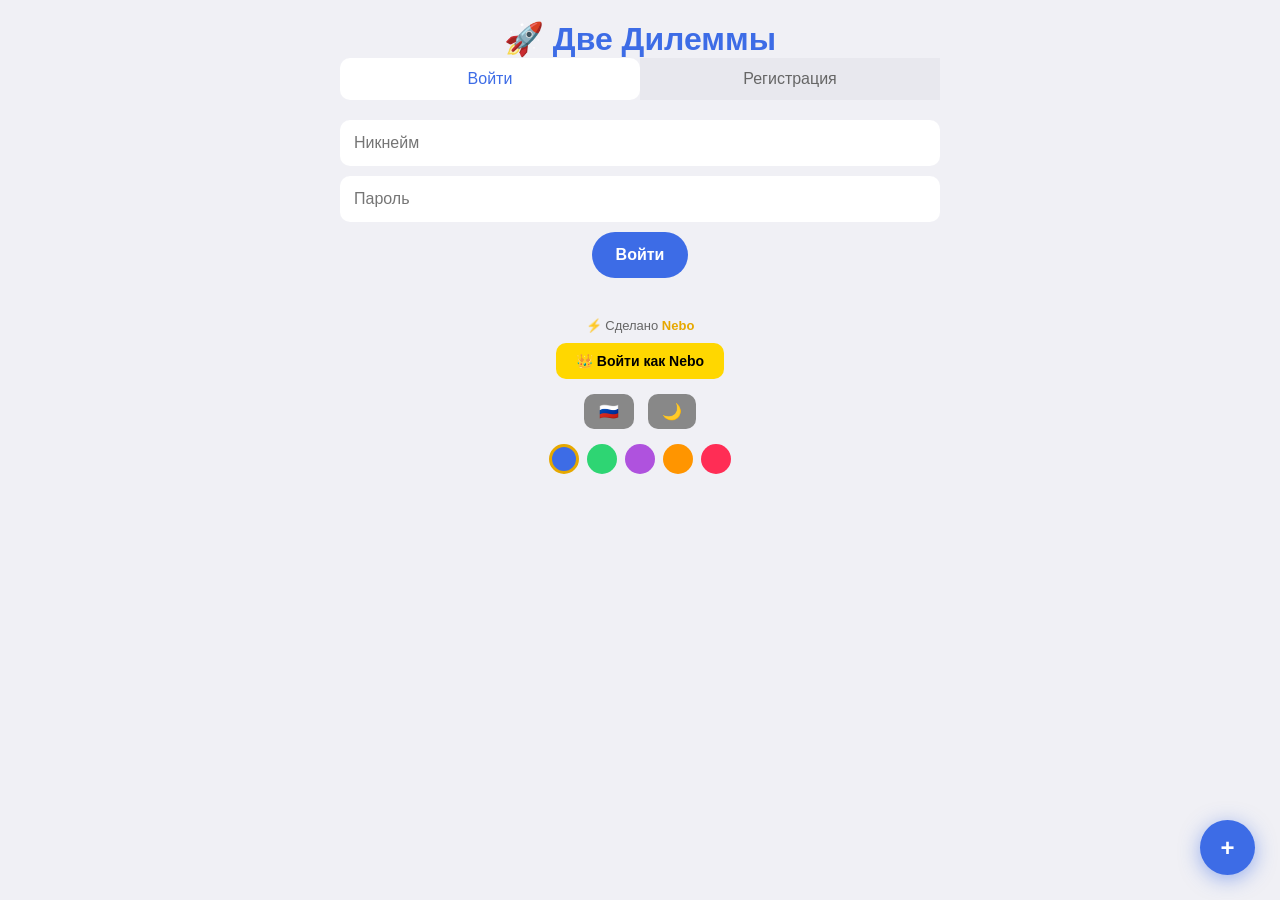
==== commit 2351f653: "Новые файлики хз что еще" ====
--- a/index.html
+++ b/index.html
@@ -2,423 +2,1229 @@
 <html lang="ru">
 <head>
     <meta charset="UTF-8">
-    <meta name="viewport" content="width=device-width, initial-scale=1.0, maximum-scale=1.0, user-scalable=no">
-    <meta name="theme-color" content="#121212">
+    <meta name="viewport" content="width=device-width, initial-scale=1.0">
     <meta name="author" content="Nebo99447-lgtm">
-    <meta name="creator" content="Nebo99447-lgtm">
     <title>Две Дилеммы</title>
+    
+    <link rel="manifest" href="manifest.json">
+    <meta name="apple-mobile-web-app-capable" content="yes">
+    <meta name="apple-mobile-web-app-status-bar-style" content="default">
+    <meta name="apple-mobile-web-app-title" content="Две Дилеммы">
+    <link rel="apple-touch-icon" href="data:image/svg+xml,<svg xmlns='http://www.w3.org/2000/svg' viewBox='0 0 100 100'><rect width='100' height='100' rx='20' fill='%233d6ce6'/><text y='.75em' font-size='70' text-anchor='middle' x='50'>🚀</text></svg>">
+    <meta name="theme-color" content="#3d6ce6">
+    
     <style>
         :root {
+            --bg: #f0f0f5;
+            --surface: #ffffff;
+            --text: #1a1a2e;
+            --text2: #666;
+            --gold: #e6a800;
+            --side-a: #3d6ce6;
+            --side-b: #e63946;
+        }
+        .theme-blue { --side-a: #3d6ce6; --side-b: #e63946; }
+        .theme-green { --side-a: #2ed573; --side-b: #ff4757; }
+        .theme-purple { --side-a: #af52de; --side-b: #ff9500; }
+        .theme-orange { --side-a: #ff9500; --side-b: #3d6ce6; }
+        .theme-pink { --side-a: #ff2d55; --side-b: #af52de; }
+        .dark-theme {
             --bg: #121212;
-            --surface: #1e1e1e;
-            --surface2: #2a2a2a;
+            --surface: #1a1a2e;
             --text: #fff;
             --text2: #aaa;
             --gold: #ffd700;
-            --side-a: #007aff;
-            --side-a-light: rgba(0,122,255,0.15);
-            --side-a-border: rgba(0,122,255,0.4);
-            --side-b: #ff2d55;
-            --side-b-light: rgba(255,45,85,0.15);
-            --side-b-border: rgba(255,45,85,0.4);
-        }
-        .light-theme {
-            --bg: #f2f2f7;
-            --surface: #ffffff;
-            --surface2: #e5e5ea;
-            --text: #1c1c1e;
-            --text2: #636366;
-            --gold: #ff9500;
-            --side-a: #007aff;
-            --side-a-light: rgba(0,122,255,0.1);
-            --side-a-border: rgba(0,122,255,0.5);
-            --side-b: #ff3b30;
-            --side-b-light: rgba(255,59,48,0.1);
-            --side-b-border: rgba(255,59,48,0.5);
-        }
-        *{margin:0;padding:0;box-sizing:border-box}
-        body{
-            font-family:-apple-system,BlinkMacSystemFont,'Segoe UI',Roboto,sans-serif;
-            background:var(--bg);
-            color:var(--text);
-            display:flex;
-            justify-content:center;
-            align-items:center;
-            min-height:100vh;
-            text-align:center;
-            transition:background 0.3s;
-            overflow-x:hidden;
-            -webkit-tap-highlight-color:transparent;
-            user-select:none;
-        }
-        .fullscreen-container{display:flex;justify-content:center;align-items:center;width:100%;min-height:100vh;padding:20px}
-        .login-box{background:var(--surface);padding:30px;border-radius:20px;width:90%;max-width:400px;position:relative}
-        .login-box h1{color:var(--side-a);margin-bottom:15px;font-size:2.2em;cursor:pointer}
-        .login-box p{color:var(--text2);margin-bottom:15px;font-size:0.9em;line-height:1.4}
-        .login-box input{width:100%;padding:15px;margin-bottom:12px;border-radius:10px;border:none;background:var(--surface2);color:var(--text);font-size:1.1em}
-        .login-box button{background:var(--side-a);border:none;color:#fff;padding:15px 30px;font-size:1.1em;border-radius:50px;width:100%;cursor:pointer;font-weight:700;margin-bottom:8px}
-        .error-message{color:var(--side-b);margin-top:8px;min-height:20px;font-size:0.9em}
-        .success-message{color:#34c759;margin-top:8px;min-height:20px;font-size:0.9em}
-        .made-by{margin-top:20px;font-size:0.85em;color:var(--text2);letter-spacing:1px;opacity:0.8}
-        .made-by strong{color:var(--gold);font-weight:700}
-        .tab-buttons{display:flex;gap:0;margin-bottom:15px}
-        .tab-btn{flex:1;padding:12px;background:transparent;border:none;color:var(--text2);cursor:pointer;font-weight:700;border-bottom:3px solid transparent;transition:.2s;font-size:1em}
-        .tab-btn.active{color:var(--side-a);border-bottom-color:var(--side-a)}
-        .header{position:fixed;top:0;left:0;right:0;padding:8px 15px;background:rgba(0,0,0,0.85);backdrop-filter:blur(20px);-webkit-backdrop-filter:blur(20px);z-index:10;display:flex;align-items:center;justify-content:space-between;font-weight:700;color:var(--gold);gap:6px;flex-wrap:wrap}
-        .icon-btn{background:0 0;border:none;font-size:1.3em;cursor:pointer;padding:5px;position:relative}
-        .notification-badge{position:absolute;top:0;right:0;background:var(--side-b);color:#fff;font-size:.6em;width:18px;height:18px;border-radius:50%;display:flex;align-items:center;justify-content:center;font-weight:700}
-        .streak-badge{background:linear-gradient(135deg,#ff9500,#ff5e00);color:#fff;padding:4px 10px;border-radius:15px;font-size:.8em;animation:glow 2s infinite}
-        @keyframes glow{0%,100%{box-shadow:0 0 5px rgba(255,149,0,0.5)}50%{box-shadow:0 0 15px rgba(255,149,0,0.8)}}
-        .search-container{padding:70px 15px 10px}
-        #searchInput{width:100%;padding:12px 16px;border-radius:25px;border:1px solid var(--surface2);background:var(--surface);color:var(--text);font-size:.95em;outline:0}
-        #searchInput:focus{border-color:var(--side-a);box-shadow:0 0 0 3px var(--side-a-light)}
-        .categories{display:flex;gap:8px;overflow-x:auto;overflow-y:hidden;padding:10px 15px;scrollbar-width:thin;-webkit-overflow-scrolling:touch;white-space:nowrap;flex-wrap:nowrap;cursor:grab}
-        .categories:active{cursor:grabbing}
-        .categories::-webkit-scrollbar{display:block;height:4px}
-        .categories::-webkit-scrollbar-track{background:var(--surface);border-radius:2px}
-        .categories::-webkit-scrollbar-thumb{background:var(--side-a);border-radius:2px}
-        .category-btn{background:var(--surface);border:1px solid var(--surface2);color:var(--text);padding:8px 16px;border-radius:20px;font-size:.80em;white-space:nowrap;cursor:pointer;transition:.2s;flex-shrink:0;display:inline-block;user-select:none}
-        .category-btn.active{background:var(--side-a);border-color:var(--side-a);color:#fff}
-        #swipeContainer{touch-action:pan-y}
-        #appScreen{width:100%;max-width:500px;padding-bottom:80px}
-        #question{font-size:1.6em;font-weight:700;margin:10px 20px 15px;text-shadow:1px 1px 5px rgba(0,0,0,0.3);min-height:50px;line-height:1.3}
-        .category-badge{display:inline-block;background:var(--surface2);padding:4px 12px;border-radius:10px;font-size:.75em;color:var(--text2)}
-        .choices{display:flex;flex-direction:column;gap:12px;margin-bottom:15px;padding:0 15px}
-        .choice-btn{border-radius:18px;padding:18px 14px;color:var(--text);font-size:1em;font-weight:700;cursor:pointer;transition:.2s;text-align:left;border:2px solid transparent;position:relative;z-index:1}
-        #optionA{background:var(--side-a-light);border-color:var(--side-a-border)}
-        #optionA:active{background:rgba(0,122,255,0.3);transform:scale(0.97)}
-        #optionA:disabled{cursor:not-allowed;opacity:.7;pointer-events:none}
-        #optionB{background:var(--side-b-light);border-color:var(--side-b-border)}
-        #optionB:active{background:rgba(255,45,85,0.3);transform:scale(0.97)}
-        #optionB:disabled{cursor:not-allowed;opacity:.7;pointer-events:none}
-        .choice-text{display:block;margin-bottom:8px;font-size:1.1em;pointer-events:none}
-        .vote-info{display:flex;justify-content:space-between;align-items:center;pointer-events:none}
-        .vote-count{font-size:.85em;color:var(--text2)}
-        .percentage{font-size:1.2em;color:var(--gold);font-weight:700}
-        .progress-bar{height:5px;background:rgba(255,255,255,0.1);border-radius:3px;margin-top:8px;overflow:hidden}
-        .progress-fill{height:100%;border-radius:3px;transition:width .6s}
-        #progressA{background:var(--side-a)}
-        #progressB{background:var(--side-b)}
-        .or-divider{font-size:.9em;color:var(--text2);letter-spacing:3px;background:var(--bg);padding:4px;border-radius:10px;align-self:center;width:50px}
-        .action-buttons{display:flex;flex-wrap:wrap;justify-content:center;gap:6px;padding:0 15px}
-        #showCommentsBtn,#nextBtn,#shareBtn{border:none;color:#fff;padding:10px 18px;font-size:.9em;font-weight:700;border-radius:50px;cursor:pointer;transition:.2s}
-        #showCommentsBtn{background:var(--side-a)}
-        #nextBtn{background:var(--side-b)}
-        #shareBtn{background:#34c759}
-        #commentForm{padding:0 15px;margin-top:15px}
-        #newCommentInput,#replyInput,#questionInput,#optionAInput,#optionBInput{width:100%;padding:12px;border-radius:10px;border:1px solid var(--surface2);background:var(--surface);color:var(--text);font-size:.95em;margin-bottom:8px;resize:vertical;font-family:inherit}
-        #submitCommentBtn,#submitReplyBtn{background:var(--side-a);border:none;color:#fff;padding:10px 20px;border-radius:20px;cursor:pointer;font-weight:700}
-        .comments-header{display:flex;justify-content:space-between;align-items:center;margin-bottom:12px}
-        .comments-header h3{margin:0;color:var(--gold);font-size:1.1em}
-        .sort-buttons{display:flex;gap:4px}
-        .sort-btn{background:var(--surface2);border:none;color:var(--text2);padding:5px 10px;border-radius:15px;font-size:.75em;cursor:pointer;transition:.2s}
-        .sort-btn.active{background:var(--side-a);color:#fff}
-        #commentsSection{background:var(--surface);border-radius:18px;padding:15px;margin:15px;text-align:left;max-height:50vh;overflow-y:auto}
-        .comment-item{border-radius:12px;margin-bottom:10px;padding:10px 12px;transition:.2s;position:relative}
-        .comment-item.choice-a{background:var(--side-a-light);border:1px solid var(--side-a-border);border-left:4px solid var(--side-a)}
-        .comment-item.choice-b{background:var(--side-b-light);border:1px solid var(--side-b-border);border-left:4px solid var(--side-b)}
-        .comment-header{display:flex;justify-content:space-between;align-items:center;margin-bottom:6px;font-size:.85em}
-        .comment-user-info{display:flex;align-items:center;gap:8px}
-        .avatar-small{width:26px;height:26px;border-radius:50%;display:inline-flex;align-items:center;justify-content:center;font-weight:700;font-size:.7em;color:#fff;flex-shrink:0}
-        .comment-author{font-weight:700;color:var(--gold);cursor:pointer}
-        .comment-choice-badge{font-size:.75em;padding:2px 8px;border-radius:10px;font-weight:700}
-        .comment-item.choice-a .comment-choice-badge{background:var(--side-a);color:#fff}
-        .comment-item.choice-b .comment-choice-badge{background:var(--side-b);color:#fff}
-        .comment-text{margin:6px 0;word-break:break-word;line-height:1.4;font-size:.95em}
-        .comment-actions{display:flex;gap:15px;margin-top:8px;font-size:.85em;align-items:center}
-        .like-btn,.reply-btn,.delete-btn{background:0 0;border:none;color:var(--text2);cursor:pointer;display:flex;align-items:center;gap:4px;padding:4px 8px;border-radius:12px;transition:.2s;font-size:.85em}
-        .like-btn:hover,.reply-btn:hover{background:rgba(255,255,255,0.1)}
-        .like-btn.liked{color:var(--side-b)}
-        .delete-btn{color:#ff3b30;margin-left:auto}
-        .delete-btn:hover{background:rgba(255,59,48,0.2)}
-        .ban-btn{background:rgba(255,0,0,0.2)!important;color:#f44!important;margin-left:4px!important}
-        .ban-btn:hover{background:rgba(255,0,0,0.4)!important}
-        .replies-container{margin-top:8px;margin-left:12px;border-left:2px solid var(--surface2);padding-left:12px}
-        .reply-item{background:var(--surface);border-radius:8px;padding:6px 10px;margin-bottom:6px;font-size:.85em;position:relative}
-        .reply-item .delete-btn{font-size:.7em;padding:2px 4px}
-        .reply-author{font-weight:700;color:var(--gold);cursor:pointer}
-        .dilemma-card{background:var(--surface);border-radius:12px;padding:12px;margin-bottom:10px;cursor:pointer;transition:.2s;text-align:left;border:1px solid var(--surface2)}
-        .dilemma-card:hover{border-color:var(--side-a);transform:translateY(-1px)}
-        .dilemma-card-header{display:flex;justify-content:space-between;align-items:center;margin-bottom:6px}
-        .dilemma-card-category{font-size:.75em;color:var(--text2);background:var(--surface2);padding:2px 8px;border-radius:10px}
-        .dilemma-card-votes{font-size:.8em;color:var(--gold)}
-        .dilemma-card-question{font-weight:700;font-size:.95em;margin-bottom:8px;color:var(--text)}
-        .dilemma-card-options{display:flex;gap:8px}
-        .dilemma-option{flex:1;font-size:.8em;padding:6px 10px;border-radius:8px;text-align:center}
-        .option-a{background:var(--side-a-light);color:var(--side-a)}
-        .option-b{background:var(--side-b-light);color:var(--side-b)}
-        #profileScreen,#createScreen,#userProfileScreen{position:fixed;top:0;left:0;right:0;bottom:0;background:var(--bg);z-index:20;overflow-y:auto}
-        .profile-header{display:flex;align-items:center;gap:12px;padding:12px 15px;background:var(--surface);position:sticky;top:0;z-index:1}
-        .profile-header h2{font-size:1.1em}
-        .profile-content{padding:20px;text-align:center}
-        .avatar-large{width:80px;height:80px;border-radius:50%;display:inline-flex;align-items:center;justify-content:center;font-weight:700;font-size:2em;color:#fff;margin:15px 0}
-        .streak-info{margin:8px 0;font-size:1.1em}
-        .subscribe-btn,.unsubscribe-btn{border:none;color:#fff;padding:10px 25px;border-radius:50px;cursor:pointer;font-weight:700;font-size:.95em;margin:8px;transition:.2s}
-        .subscribe-btn{background:var(--side-a)}
-        .unsubscribe-btn{background:var(--side-b)}
-        .subscribers-count{color:var(--text2);font-size:.9em;margin:5px 0}
-        .stats-grid{display:grid;grid-template-columns:1fr 1fr;gap:12px;margin:20px 0}
-        .stat-card{background:var(--surface);padding:18px;border-radius:15px}
-        .stat-value{font-size:1.8em;font-weight:700;color:var(--side-a);display:block}
-        .stat-label{font-size:.8em;color:var(--text2)}
-        .subscriptions-list,.subscribers-list{text-align:left;margin-top:20px}
-        .subscriptions-list h4,.subscribers-list h4{color:var(--gold);margin-bottom:10px}
-        .subscription-item{display:flex;align-items:center;gap:10px;padding:10px;background:var(--surface);border-radius:12px;margin-bottom:8px;cursor:pointer;transition:.2s}
-        .subscription-item:hover{background:var(--surface2)}
-        .subscription-item .avatar-small{width:36px;height:36px;font-size:.9em}
-        .subscription-name{font-weight:700;color:var(--text)}
-        .leaderboard{background:var(--surface);border-radius:15px;padding:15px;margin-top:20px;text-align:left}
-        .leaderboard h4{color:var(--gold);margin-bottom:10px;text-align:center}
-        .leaderboard-item{display:flex;align-items:center;gap:10px;padding:8px;border-radius:8px;margin-bottom:5px}
-        .leaderboard-rank{font-weight:700;font-size:1.2em;width:30px;text-align:center}
-        .leaderboard-rank.gold{color:#ffd700}
-        .leaderboard-rank.silver{color:#c0c0c0}
-        .leaderboard-rank.bronze{color:#cd7f32}
-        .logout-btn{background:var(--side-b);border:none;color:#fff;padding:12px 40px;border-radius:20px;cursor:pointer;font-size:.95em;margin-top:15px}
-        .create-form{padding:20px;max-width:500px;margin:0 auto}
-        .create-form input,.create-form select,.create-form textarea{width:100%;padding:14px;margin-bottom:12px;border-radius:10px;border:1px solid var(--surface2);background:var(--surface);color:var(--text);font-size:.95em;font-family:inherit}
-        #createDilemmaBtn{background:var(--side-a);border:none;color:#fff;padding:14px 30px;border-radius:50px;width:100%;cursor:pointer;font-weight:700;font-size:1.1em}
-        .fab{position:fixed;bottom:20px;right:20px;width:56px;height:56px;border-radius:50%;background:var(--side-a);color:#fff;border:none;font-size:1.5em;cursor:pointer;box-shadow:0 4px 20px rgba(0,122,255,0.5);z-index:15;transition:.2s}
-        .fab:active{transform:scale(0.85)}
-        .modal{position:fixed;bottom:0;left:0;right:0;background:var(--surface);border-top-left-radius:20px;border-top-right-radius:20px;padding:20px;z-index:100;box-shadow:0 -5px 30px rgba(0,0,0,0.5);animation:slideUpModal .3s}
-        @keyframes slideUpModal{from{transform:translateY(100%)}to{transform:translateY(0)}}
-        .modal-content{text-align:left}
-        .close-modal{float:right;font-size:1.5em;cursor:pointer;color:var(--text2)}
-        #confettiCanvas{position:fixed;top:0;left:0;width:100%;height:100%;pointer-events:none;z-index:999}
-        .toast{position:fixed;bottom:100px;left:50%;transform:translateX(-50%);background:var(--surface);color:var(--text);padding:12px 24px;border-radius:50px;font-weight:700;z-index:200;box-shadow:0 4px 20px rgba(0,0,0,0.5);animation:toastIn .3s;white-space:nowrap}
-        @keyframes toastIn{from{transform:translateX(-50%) translateY(100px);opacity:0}to{transform:translateX(-50%) translateY(0);opacity:1}}
-        @keyframes pulse{0%{transform:scale(1)}50%{transform:scale(1.03)}100%{transform:scale(1)}}
-        .pulse{animation:pulse .3s}
-        ::-webkit-scrollbar{width:4px}
-        ::-webkit-scrollbar-track{background:0 0}
-        ::-webkit-scrollbar-thumb{background:var(--surface2);border-radius:2px}
-        .swipe-hint{color:var(--text2);font-size:.8em;margin-top:20px}
-        @media(max-width:360px){#question{font-size:1.3em}.choice-text{font-size:1em}.choice-btn{padding:14px 10px}.header{padding:6px 10px}}
-        @media(min-width:768px){#appScreen{max-width:600px}#question{font-size:2em}}
+        }
+        * { margin: 0; padding: 0; box-sizing: border-box; }
+        body {
+            background: var(--bg);
+            color: var(--text);
+            font-family: -apple-system, BlinkMacSystemFont, "Segoe UI", Roboto, Arial, sans-serif;
+            text-align: center;
+            margin: 0;
+            padding: 20px;
+            transition: 0.3s;
+            min-height: 100vh;
+            -webkit-tap-highlight-color: transparent;
+            user-select: none;
+        }
+        .container { max-width: 600px; margin: 0 auto; }
+        input, textarea, select {
+            padding: 14px; margin: 5px 0; border-radius: 10px;
+            border: none; font-size: 16px; width: 100%; box-sizing: border-box;
+            background: var(--surface); color: var(--text);
+        }
+        button { cursor: pointer; }
+        .btn {
+            padding: 14px 24px; border: none; color: white; font-size: 16px;
+            border-radius: 25px; cursor: pointer; margin: 5px; font-weight: bold;
+            transition: 0.2s;
+        }
+        .btn:active { transform: scale(0.95); }
+        .btn-a { background: var(--side-a); }
+        .btn-b { background: var(--side-b); }
+        .btn-g { background: #2ed573; }
+        .btn-y { background: #ff9500; }
+        .choice-btn {
+            width: 100%; padding: 25px; margin: 10px 0; border-radius: 15px;
+            border: 3px solid var(--side-a); background: rgba(61,108,230,0.1);
+            color: var(--text); font-size: 18px; cursor: pointer; text-align: center;
+            transition: 0.3s;
+        }
+        .choice-btn-b { border-color: var(--side-b); background: rgba(230,57,70,0.1); }
+        .choice-btn:disabled { cursor: not-allowed; opacity: 0.7; }
+        .percentage { font-size: 22px; color: var(--gold); font-weight: bold; margin-top: 8px; }
+        
+        /* КАТЕГОРИИ С ПОЛЗУНКОМ */
+        .categories-wrapper {
+            position: relative;
+            margin: 15px 0;
+        }
+        .categories {
+            display: flex;
+            gap: 10px;
+            overflow-x: auto;
+            padding: 10px 30px;
+            scroll-behavior: smooth;
+            scrollbar-width: thin;
+            scrollbar-color: var(--side-a) transparent;
+        }
+        .categories::-webkit-scrollbar {
+            height: 6px;
+        }
+        .categories::-webkit-scrollbar-track {
+            background: transparent;
+            border-radius: 3px;
+        }
+        .categories::-webkit-scrollbar-thumb {
+            background: var(--side-a);
+            border-radius: 3px;
+        }
+        .scroll-arrow {
+            position: absolute;
+            top: 50%;
+            transform: translateY(-50%);
+            width: 28px;
+            height: 28px;
+            border-radius: 50%;
+            background: var(--surface);
+            border: 2px solid var(--side-a);
+            color: var(--side-a);
+            font-size: 14px;
+            cursor: pointer;
+            z-index: 5;
+            display: flex;
+            align-items: center;
+            justify-content: center;
+            font-weight: bold;
+            transition: 0.2s;
+            box-shadow: 0 2px 8px rgba(0,0,0,0.15);
+        }
+        .scroll-arrow:hover {
+            background: var(--side-a);
+            color: white;
+        }
+        .scroll-arrow-left { left: 0; }
+        .scroll-arrow-right { right: 0; }
+        .cat-btn {
+            background: var(--surface);
+            border: 2px solid #ddd;
+            color: var(--text);
+            padding: 12px 20px;
+            border-radius: 25px;
+            cursor: pointer;
+            white-space: nowrap;
+            font-size: 14px;
+            font-weight: 600;
+            flex-shrink: 0;
+            transition: 0.2s;
+        }
+        .cat-btn.active { background: var(--side-a); border-color: var(--side-a); color: #fff; }
+        .cat-btn:hover { border-color: var(--side-a); }
+        
+        .daily-badge {
+            background: linear-gradient(135deg, #ff9500, #ff2d55);
+            color: white; padding: 6px 14px; border-radius: 20px;
+            font-size: 13px; font-weight: bold; animation: pulse 2s infinite;
+        }
+        @keyframes pulse { 0%,100%{transform:scale(1)} 50%{transform:scale(1.05)} }
+        .header { display: flex; align-items: center; justify-content: space-between; gap: 8px; margin-bottom: 10px; flex-wrap: wrap; }
+        .tabs { display: flex; margin-bottom: 15px; }
+        .tab {
+            flex: 1; padding: 12px; background: #e8e8ee; border: none;
+            color: #666; cursor: pointer; font-size: 16px;
+        }
+        .dark-theme .tab { background: #252540; color: #aaa; }
+        .tab.active { background: var(--surface); color: var(--side-a); border-radius: 10px; }
+        .error { color: var(--side-b); font-size: 14px; min-height: 20px; }
+        .made-by { margin-top: 15px; font-size: 13px; color: var(--text2); }
+        .made-by strong { color: var(--gold); }
+        #commentsSection { background: var(--surface); border-radius: 15px; padding: 15px; text-align: left; max-height: 300px; overflow-y: auto; margin-top: 10px; }
+        .comment { padding: 10px; border-radius: 10px; margin: 8px 0; }
+        .comment-a { background: rgba(61,108,230,0.1); border-left: 4px solid var(--side-a); }
+        .comment-b { background: rgba(230,57,70,0.1); border-left: 4px solid var(--side-b); }
+        .comment-author { font-weight: bold; color: var(--gold); }
+        .comment-badge { font-size: 12px; padding: 2px 8px; border-radius: 10px; margin-left: 8px; color: white; }
+        .badge-a { background: var(--side-a); }
+        .badge-b { background: var(--side-b); }
+        .reply-item { margin-left: 20px; padding: 6px 10px; background: rgba(0,0,0,0.05); border-radius: 8px; margin-top: 5px; font-size: 14px; border-left: 3px solid var(--side-a); }
+        .dark-theme .reply-item { background: rgba(255,255,255,0.05); }
+        .key-hint { color: var(--text2); font-size: 12px; margin-top: 15px; }
+        #confettiCanvas { position: fixed; top: 0; left: 0; width: 100%; height: 100%; pointer-events: none; z-index: 999; }
+        .toast { position: fixed; bottom: 80px; left: 50%; transform: translateX(-50%); background: var(--surface); padding: 14px 28px; border-radius: 25px; z-index: 200; font-weight: bold; box-shadow: 0 4px 20px rgba(0,0,0,0.3); animation: toastIn 0.3s ease; white-space: nowrap; }
+        @keyframes toastIn { from { transform: translateX(-50%) translateY(100px); opacity: 0; } to { transform: translateX(-50%) translateY(0); opacity: 1; } }
+        .stat-card { background: var(--surface); padding: 15px; border-radius: 15px; margin: 5px; }
+        .stat-value { font-size: 1.8em; font-weight: bold; color: var(--side-a); }
+        .achievement { display: inline-block; background: var(--surface); padding: 8px 14px; border-radius: 20px; margin: 3px; font-size: 14px; border: 1px solid var(--gold); }
+        .achievement.earned { background: var(--gold); color: #000; }
+        .top-item { display: flex; justify-content: space-between; padding: 8px; background: var(--surface); border-radius: 10px; margin: 5px 0; }
+        #createScreen { position: fixed; top: 0; left: 0; right: 0; bottom: 0; background: var(--bg); z-index: 20; overflow-y: auto; padding: 20px; display: none; }
+        .create-form { background: var(--surface); padding: 25px; border-radius: 20px; max-width: 500px; margin: 50px auto; }
+        .fab { position: fixed; bottom: 20px; right: 20px; z-index: 10; width: 55px; height: 55px; border-radius: 50%; font-size: 24px; padding: 0; box-shadow: 0 4px 20px rgba(61,108,230,0.5); }
+        .lang-btn { background: #888; padding: 8px 14px; font-size: 16px; border-radius: 10px; min-width: 50px; }
+        .admin-badge { background: #ff2d55; color: white; padding: 4px 10px; border-radius: 15px; font-size: 12px; }
+        .delete-btn { background: #ff2d55; color: white; border: none; padding: 2px 8px; border-radius: 10px; cursor: pointer; font-size: 11px; margin-left: 5px; }
+        .admin-login-btn { background: #ffd700; color: #000; padding: 10px 20px; border: none; border-radius: 10px; cursor: pointer; font-weight: bold; margin-top: 10px; font-size: 14px; }
+        .graph-bar { display: flex; align-items: center; gap: 10px; margin: 5px 0; }
+        .graph-fill { height: 20px; border-radius: 10px; transition: width 0.8s; }
+        .graph-a { background: var(--side-a); }
+        .graph-b { background: var(--side-b); }
+        .slide-in { animation: slideIn 0.4s ease; }
+        @keyframes slideIn { from { opacity: 0; transform: translateX(30px); } to { opacity: 1; transform: translateX(0); } }
+        #achievementsSection { display: none; margin-top: 15px; }
+        #duelScreen { position: fixed; top: 0; left: 0; right: 0; bottom: 0; background: var(--bg); z-index: 25; overflow-y: auto; padding: 20px; display: none; }
+        .duel-box { background: var(--surface); padding: 25px; border-radius: 20px; max-width: 500px; margin: 30px auto; text-align: center; }
+        .duel-timer { font-size: 4em; font-weight: bold; color: var(--gold); margin: 10px 0; transition: color 0.3s; }
+        .duel-timer.urgent { color: #ff4757; animation: pulse 0.5s infinite; }
+        .duel-scoreboard { display: flex; justify-content: space-around; align-items: center; margin: 15px 0; padding: 15px; background: rgba(0,0,0,0.05); border-radius: 15px; }
+        .dark-theme .duel-scoreboard { background: rgba(255,255,255,0.05); }
+        .duel-player { text-align: center; flex: 1; }
+        .duel-player-name { font-weight: bold; font-size: 1.1em; margin-bottom: 5px; }
+        .duel-player-score { font-size: 2em; font-weight: bold; }
+        .duel-player-score.player-score { color: var(--side-a); }
+        .duel-player-score.enemy-score { color: var(--side-b); }
+        .duel-vs { font-size: 1.5em; font-weight: bold; color: var(--text2); margin: 0 15px; }
+        .duel-round { font-size: 1em; color: var(--text2); margin-bottom: 10px; }
+        .duel-result-box { background: rgba(0,0,0,0.05); border-radius: 15px; padding: 15px; margin: 15px 0; }
+        .dark-theme .duel-result-box { background: rgba(255,255,255,0.05); }
+        .theme-selector { display: flex; gap: 8px; justify-content: center; flex-wrap: wrap; margin-top: 10px; }
+        .theme-dot { width: 30px; height: 30px; border-radius: 50%; cursor: pointer; border: 3px solid transparent; }
+        .theme-dot.active { border-color: var(--gold); }
+        .daily-ranking { background: var(--surface); border-radius: 15px; padding: 15px; margin-top: 20px; text-align: left; }
+        .daily-ranking h4 { color: var(--gold); margin: 0 0 10px 0; }
+        .ranking-item { display: flex; justify-content: space-between; padding: 6px 0; border-bottom: 1px solid rgba(0,0,0,0.05); }
+        .dark-theme .ranking-item { border-bottom-color: rgba(255,255,255,0.05); }
+        .correct-flash { animation: correctFlash 0.5s ease; }
+        .wrong-flash { animation: wrongFlash 0.5s ease; }
+        @keyframes correctFlash { 0%,100%{background:rgba(46,213,115,0.1)} 50%{background:rgba(46,213,115,0.4)} }
+        @keyframes wrongFlash { 0%,100%{background:rgba(255,71,87,0.1)} 50%{background:rgba(255,71,87,0.4)} }
+        ::-webkit-scrollbar { width: 4px; }
+        ::-webkit-scrollbar-track { background: transparent; }
+        ::-webkit-scrollbar-thumb { background: rgba(0,0,0,0.2); border-radius: 2px; }
+        
+        #searchTypeBtn { transition: 0.3s; white-space: nowrap; }
+        .search-user-item {
+            display: flex; align-items: center; gap: 12px; padding: 12px; 
+            border-radius: 12px; cursor: pointer; margin-bottom: 8px; 
+            background: rgba(255,255,255,0.03); transition: 0.2s; 
+            border: 1px solid rgba(255,255,255,0.05);
+        }
+        .search-user-item:hover {
+            background: rgba(255,255,255,0.08) !important;
+            transform: translateX(4px);
+        }
+        #searchResults {
+            animation: slideDown 0.3s ease;
+            background: var(--surface); border-radius: 15px; margin-top: 8px; 
+            max-height: 400px; overflow-y: auto; text-align: left; 
+            box-shadow: 0 4px 20px rgba(0,0,0,0.2);
+        }
+        @keyframes slideDown {
+            from { opacity: 0; transform: translateY(-10px); }
+            to { opacity: 1; transform: translateY(0); }
+        }
+        .stats-grid {
+            display: grid; grid-template-columns: 1fr 1fr; gap: 10px; margin: 20px 0;
+        }
+        .duel-progress-bar {
+            height: 6px; background: rgba(0,0,0,0.1); border-radius: 3px; 
+            margin: 5px 0; overflow: hidden;
+        }
+        .dark-theme .duel-progress-bar { background: rgba(255,255,255,0.1); }
+        .duel-progress-fill {
+            height: 100%; border-radius: 3px; transition: width 0.5s ease;
+            background: linear-gradient(90deg, var(--side-a), var(--gold));
+        }
+        .duel-enemy-progress-fill {
+            height: 100%; border-radius: 3px; transition: width 0.5s ease;
+            background: linear-gradient(90deg, var(--side-b), #ff6b81);
+        }
+        .duel-answer-reveal {
+            display: flex; gap: 10px; margin: 10px 0; justify-content: center;
+        }
+        .duel-answer-badge {
+            padding: 8px 16px; border-radius: 20px; font-size: 0.9em; font-weight: bold;
+        }
+        .duel-answer-player { background: var(--side-a); color: white; }
+        .duel-answer-enemy { background: var(--side-b); color: white; }
     </style>
 </head>
 <body>
-
-    <div id="loginScreen" class="fullscreen-container">
-        <div class="login-box">
-            <h1>🚀 Две Дилеммы</h1>
-            <div class="tab-buttons">
-                <button class="tab-btn active" id="tabLogin">Войти</button>
-                <button class="tab-btn" id="tabRegister">Регистрация</button>
+    <canvas id="confettiCanvas"></canvas>
+
+    <div class="container">
+        <!-- LOGIN -->
+        <div id="loginScreen">
+            <h1 style="color:var(--side-a);cursor:pointer" id="secretTitle">🚀 Две Дилеммы</h1>
+            <div class="tabs">
+                <button class="tab active" id="tabLogin" onclick="switchTab('login')">Войти</button>
+                <button class="tab" id="tabRegister" onclick="switchTab('register')">Регистрация</button>
             </div>
             <div id="loginForm">
-                <input type="text" id="loginUsername" placeholder="Никнейм" maxlength="20" autocomplete="off">
+                <input type="text" id="loginUsername" placeholder="Никнейм" maxlength="20">
                 <input type="password" id="loginPassword" placeholder="Пароль" maxlength="30">
-                <button id="loginBtn" type="button">Войти</button>
-                <p id="loginError" class="error-message"></p>
-            </div>
-            <div id="registerForm" style="display:none;">
-                <input type="text" id="regUsername" placeholder="Придумай никнейм" maxlength="20" autocomplete="off">
-                <input type="password" id="regPassword" placeholder="Придумай пароль (мин 4 символа)" maxlength="30">
+                <button class="btn btn-a" onclick="doLogin()">Войти</button>
+                <p class="error" id="loginError"></p>
+            </div>
+            <div id="registerForm" style="display:none">
+                <input type="text" id="regUsername" placeholder="Придумай никнейм" maxlength="20">
+                <input type="password" id="regPassword" placeholder="Пароль (мин 4)" maxlength="30">
                 <input type="password" id="regPasswordConfirm" placeholder="Повтори пароль" maxlength="30">
-                <button id="registerBtn" type="button">Создать аккаунт</button>
-                <p id="regError" class="error-message"></p>
-                <p id="regSuccess" class="success-message"></p>
+                <button class="btn btn-a" onclick="doRegister()">Создать аккаунт</button>
+                <p class="error" id="regError"></p>
             </div>
             <p class="made-by">⚡ Сделано <strong>Nebo</strong></p>
+            <button class="admin-login-btn" onclick="adminQuickLogin()">👑 Войти как Nebo</button>
+            <div style="margin-top:10px">
+                <button class="btn lang-btn" onclick="cycleLang()">🇷🇺</button>
+                <button class="btn" style="background:#888;padding:8px 14px;font-size:16px;border-radius:10px;margin-left:5px" onclick="toggleTheme()">🌙</button>
+            </div>
+            <div class="theme-selector">
+                <div class="theme-dot active" style="background:#3d6ce6" onclick="setColorTheme('blue')"></div>
+                <div class="theme-dot" style="background:#2ed573" onclick="setColorTheme('green')"></div>
+                <div class="theme-dot" style="background:#af52de" onclick="setColorTheme('purple')"></div>
+                <div class="theme-dot" style="background:#ff9500" onclick="setColorTheme('orange')"></div>
+                <div class="theme-dot" style="background:#ff2d55" onclick="setColorTheme('pink')"></div>
+            </div>
         </div>
+
+        <!-- GAME -->
+        <div id="gameScreen" style="display:none">
+            <div class="header">
+                <button class="btn btn-a" onclick="showProfile()" style="padding:8px 14px;font-size:14px;width:auto">👤 Профиль</button>
+                <span class="daily-badge" id="dailyBadge" style="display:none">📅 День</span>
+                <span style="color:var(--gold);font-weight:bold" id="userDisplay"></span>
+                <span class="admin-badge" id="adminBadge" style="display:none">👑 Админ</span>
+                <button class="btn btn-y" onclick="startDuel()" style="padding:8px 14px;font-size:14px;width:auto">⚔️ Дуэль</button>
+                <button class="btn btn-b" onclick="toggleTheme()" style="padding:8px 14px;font-size:14px;width:auto">🌙</button>
+                <button class="btn lang-btn" onclick="cycleLang()">🇷🇺</button>
+            </div>
+            
+            <div style="padding: 10px 0;">
+                <div style="display: flex; gap: 8px; align-items: center;">
+                    <input type="text" id="searchInput" placeholder="🔍 Искать дилеммы или игроков..." oninput="doUnifiedSearch()" style="flex: 1;">
+                    <button class="btn" id="searchTypeBtn" onclick="toggleSearchType()" style="padding: 10px 14px; font-size: 14px; width: auto; background: var(--side-a); white-space: nowrap;">
+                        🎯 Дилеммы
+                    </button>
+                </div>
+                <div id="searchResults" style="display: none;"></div>
+            </div>
+            
+            <!-- КАТЕГОРИИ С ПОЛЗУНКОМ -->
+            <div class="categories-wrapper">
+                <button class="scroll-arrow scroll-arrow-left" onclick="scrollCategories(-200)">◀</button>
+                <div class="categories" id="categoriesContainer">
+                    <button class="cat-btn active" data-cat="all" onclick="filterCat('all', this)">Все</button>
+                    <button class="cat-btn" data-cat="daily" onclick="filterCat('daily', this)">📅 День</button>
+                    <button class="cat-btn" data-cat="relationships" onclick="filterCat('relationships', this)">💕 Отношения</button>
+                    <button class="cat-btn" data-cat="games" onclick="filterCat('games', this)">🎮 Игры</button>
+                    <button class="cat-btn" data-cat="food" onclick="filterCat('food', this)">🍕 Еда</button>
+                    <button class="cat-btn" data-cat="movies" onclick="filterCat('movies', this)">🎬 Фильмы</button>
+                    <button class="cat-btn" data-cat="battles" onclick="filterCat('battles', this)">⚔️ Кто кого</button>
+                    <button class="cat-btn" data-cat="beauty" onclick="filterCat('beauty', this)">👑 Кто красивее</button>
+                    <button class="cat-btn" data-cat="other" onclick="filterCat('other', this)">🤔 Другое</button>
+                </div>
+                <button class="scroll-arrow scroll-arrow-right" onclick="scrollCategories(200)">▶</button>
+            </div>
+            
+            <h2 id="question"></h2>
+            <div id="choicesBox"></div>
+            <div id="graphSection" style="display:none;margin:15px 0;text-align:left"></div>
+            <div style="margin:10px 0;display:none" id="actionRow">
+                <button class="btn btn-a" onclick="toggleComments()" style="width:auto">💬 Комментарии</button>
+                <button class="btn btn-g" onclick="shareDilemma()" style="width:auto">📤 Поделиться</button>
+            </div>
+            <div id="commentForm" style="display:none">
+                <textarea id="newCommentInput" placeholder="Твой комментарий..." rows="2"></textarea>
+                <button class="btn btn-a" onclick="addComment()" style="width:auto">Отправить</button>
+            </div>
+            <div id="commentsSection" style="display:none">
+                <h3 style="color:var(--gold);margin-top:0">Комментарии</h3>
+                <div id="commentsList"></div>
+            </div>
+            <button class="btn btn-b" id="nextBtn" style="display:none;width:auto" onclick="nextDilemma()">Далее →</button>
+            <p class="key-hint">⌨️ Enter — далее | A/D — голос | Enter в комментарии — отправить</p>
+            <div id="topSection" style="margin-top:20px;text-align:left"></div>
+            <div class="daily-ranking" id="dailyRanking"></div>
+        </div>
+
+        <!-- PROFILE -->
+        <div id="profileScreen" style="display:none">
+            <div class="header">
+                <button class="btn btn-a" onclick="closeProfile()" style="padding:8px 14px;font-size:14px;width:auto">← Назад</button>
+                <h2>Профиль</h2>
+            </div>
+            <div id="profileContent"></div>
+            <button class="btn btn-a" id="showAchievementsBtn" onclick="toggleAchievements()" style="width:100%;margin-top:10px">🏅 Показать достижения</button>
+            <div id="achievementsSection"></div>
+            <div id="statsGraph" style="margin-top:15px;text-align:left"></div>
+            <button class="btn btn-b" onclick="logout()" style="margin-top:20px;width:100%">🚪 Выйти</button>
+        </div>
+
+        <!-- CREATE -->
+        <div id="createScreen">
+            <div class="create-form">
+                <h2>📝 Создать дилемму</h2>
+                <select id="createCategory">
+                    <option value="relationships">💕 Отношения</option>
+                    <option value="games">🎮 Игры</option>
+                    <option value="food">🍕 Еда</option>
+                    <option value="movies">🎬 Фильмы</option>
+                    <option value="battles">⚔️ Кто кого</option>
+                    <option value="beauty">👑 Кто красивее</option>
+                    <option value="other">🤔 Другое</option>
+                </select>
+                <input type="text" id="createQuestion" placeholder="Вопрос дилеммы" maxlength="100">
+                <input type="text" id="createOptionA" placeholder="Вариант А" maxlength="50">
+                <input type="text" id="createOptionB" placeholder="Вариант Б" maxlength="50">
+                <button class="btn btn-a" onclick="createDilemma()" style="width:100%">Создать 🚀</button>
+                <button class="btn btn-b" onclick="closeCreate()" style="width:100%">Отмена</button>
+                <p class="error" id="createError"></p>
+            </div>
+        </div>
+
+        <!-- ДУЭЛЬ -->
+        <div id="duelScreen">
+            <div class="duel-box">
+                <h2>⚔️ Дуэль</h2>
+                <p class="duel-round" id="duelRoundText">Раунд 1 из 15</p>
+                
+                <div class="duel-scoreboard">
+                    <div class="duel-player">
+                        <div class="duel-player-name" style="color: var(--side-a);">😎 Вы</div>
+                        <div class="duel-player-score player-score" id="playerScoreDisplay">0</div>
+                        <div class="duel-progress-bar"><div class="duel-progress-fill" id="playerProgressBar" style="width: 0%;"></div></div>
+                    </div>
+                    <div class="duel-vs">VS</div>
+                    <div class="duel-player">
+                        <div class="duel-player-name" style="color: var(--side-b);">🤖 Бот</div>
+                        <div class="duel-player-score enemy-score" id="enemyScoreDisplay">0</div>
+                        <div class="duel-progress-bar"><div class="duel-enemy-progress-fill" id="enemyProgressBar" style="width: 0%;"></div></div>
+                    </div>
+                </div>
+                
+                <p style="color: var(--text2); font-size: 0.85em; margin-bottom: 10px;">🎯 Цель: 100 очков | Кто набрал больше — побеждает!</p>
+                
+                <div class="duel-timer" id="duelTimer">10</div>
+                
+                <h3 id="duelQuestion"></h3>
+                
+                <button class="btn btn-a" id="duelBtnA" onclick="duelAnswer('A')" style="width:100%;font-size:18px;padding:16px"></button>
+                <button class="btn btn-b" id="duelBtnB" onclick="duelAnswer('B')" style="width:100%;font-size:18px;padding:16px"></button>
+                
+                <div class="duel-answer-reveal" id="duelAnswerReveal" style="display:none;"></div>
+                
+                <div class="duel-result-box" id="duelFeedback" style="display:none"></div>
+                
+                <button class="btn" style="background:#888;width:100%;margin-top:15px" onclick="closeDuel()">Выйти из дуэли</button>
+            </div>
+        </div>
+
+        <button class="btn btn-a fab" onclick="openCreate()">+</button>
     </div>
 
-    <div id="appScreen" style="display: none;">
-        <div class="header">
-            <button id="profileBtn" class="icon-btn">👤</button>
-            <button id="langToggle" class="icon-btn">🇷🇺</button>
-            <span id="streakBadge" class="streak-badge">🔥 0 дн.</span>
-            <button id="notificationsBtn" class="icon-btn" style="position:relative;">🔔<span id="notificationBadge" class="notification-badge" style="display:none;">0</span></button>
-            <button id="themeToggle" class="icon-btn">🌙</button>
-            <span id="currentUsernameDisplay"></span>
-        </div>
-        <div class="search-container"><input type="text" id="searchInput" placeholder="🔍 Поиск..." autocomplete="off"></div>
-        <div class="categories">
-            <button class="category-btn active" data-category="all">Все</button>
-            <button class="category-btn" data-category="games">🎮 Игры</button>
-            <button class="category-btn" data-category="relationships">💕 Отношения</button>
-            <button class="category-btn" data-category="food">🍕 Еда</button>
-            <button class="category-btn" data-category="movies">🎬 Фильмы</button>
-            <button class="category-btn" data-category="battles">⚔️ Кто кого</button>
-            <button class="category-btn" data-category="beauty">👑 Кто красивее</button>
-        </div>
-        <div id="swipeContainer"><div id="app">
-            <span class="category-badge" id="categoryBadge"></span>
-            <h1 id="question">Загрузка...</h1>
-            <div class="choices">
-                <button id="optionA" class="choice-btn"><span class="choice-text" id="textA"></span><div class="vote-info"><span class="vote-count" id="countA"></span><div class="percentage" id="percentA">0%</div></div><div class="progress-bar"><div class="progress-fill" id="progressA" style="width:0%"></div></div></button>
-                <div class="or-divider">VS</div>
-                <button id="optionB" class="choice-btn"><span class="choice-text" id="textB"></span><div class="vote-info"><span class="vote-count" id="countB"></span><div class="percentage" id="percentB">0%</div></div><div class="progress-bar"><div class="progress-fill" id="progressB" style="width:0%"></div></div></button>
-            </div>
-            <div class="action-buttons">
-                <button id="showCommentsBtn" style="display:none;">💬 (<span id="commentCount">0</span>)</button>
-                <button id="shareBtn" style="display:none;">📤</button>
-            </div>
-            <div id="commentForm" style="display:none;"><textarea id="newCommentInput" placeholder="Комментарий... (Enter = отправить)" maxlength="200" rows="2"></textarea><button id="submitCommentBtn">Отправить</button></div>
-            <div id="commentsSection" style="display:none;"><div class="comments-header"><h3>Комментарии</h3><div class="sort-buttons"><button class="sort-btn active" data-sort="new">Новые</button><button class="sort-btn" data-sort="popular">Популярные</button></div></div><div id="commentsList"></div></div>
-            <button id="nextBtn" style="display:none;">Далее →</button>
-            <p class="swipe-hint">Enter = далее | A/D = голос | Стрелки = навигация</p>
-        </div></div>
-    </div>
-
-    <div id="profileScreen" style="display:none;"><div class="profile-header"><button id="backBtn" class="icon-btn">←</button><h2>Профиль</h2></div><div class="profile-content"><div class="avatar-large" id="profileAvatar"></div><h3 id="profileUsername"></h3><p class="streak-info" id="profileStreak"></p><p class="subscribers-count" id="subsCount"></p><div class="stats-grid"><div class="stat-card"><span class="stat-value" id="totalVotes">0</span><span class="stat-label">Решено</span></div><div class="stat-card"><span class="stat-value" id="totalComments">0</span><span class="stat-label">Комментов</span></div></div><button id="logoutBtn" class="logout-btn">Выйти</button></div></div>
-
-    <div id="createScreen" style="display:none;"><div class="profile-header"><button id="backFromCreateBtn" class="icon-btn">←</button><h2>Создать</h2></div><div class="create-form"><select id="categorySelect"><option value="games">🎮 Игры</option><option value="relationships">💕 Отношения</option><option value="food">🍕 Еда</option><option value="movies">🎬 Фильмы</option><option value="battles">⚔️ Кто кого</option><option value="beauty">👑 Кто красивее</option></select><input type="text" id="questionInput" placeholder="Вопрос"><input type="text" id="optionAInput" placeholder="Вариант А"><input type="text" id="optionBInput" placeholder="Вариант Б"><button id="createDilemmaBtn">Создать 🚀</button><p id="createError" class="error-message"></p></div></div>
-
-    <button id="createFAB" class="fab">+</button>
-    <canvas id="confettiCanvas"></canvas>
-
     <script>
-    (function(){console.log(atob('0J7RgNC40LPQuNC90LDQuyBieSBOZWJvOTk0NDctbGd0bQ=='))})();
-
-    // База пользователей
-    function loadUsers(){var s=localStorage.getItem('dv_users_db');return s?JSON.parse(s):{};}
-    function saveUsers(db){localStorage.setItem('dv_users_db',JSON.stringify(db));}
-    var usersDB=loadUsers();
-    function hashPass(p){var h=0;for(var i=0;i<p.length;i++){h=((h<<5)-h)+p.charCodeAt(i);h|=0;}return h.toString(36);}
-
-    // Дилеммы
-    var dilemmasRU=[{id:1,question:"Собаку или кошку?",optionA:"Собаку 🐕",optionB:"Кошку 🐈",category:"relationships"},{id:2,question:"Правда или ложь?",optionA:"Правда",optionB:"Ложь",category:"relationships"},{id:3,question:"Летать или невидимость?",optionA:"Летать",optionB:"Невидимость",category:"games"},{id:4,question:"Minecraft или Roblox?",optionA:"Minecraft",optionB:"Roblox",category:"games"},{id:5,question:"Пицца с ананасами?",optionA:"Да 👍",optionB:"Нет 👎",category:"food"},{id:6,question:"Кофе или чай?",optionA:"Кофе ☕",optionB:"Чай 🍵",category:"food"},{id:7,question:"Книга или фильм?",optionA:"Книга 📚",optionB:"Фильм 🎬",category:"movies"},{id:8,question:"Marvel или DC?",optionA:"Marvel",optionB:"DC",category:"movies"},{id:9,question:"Бэтмен или Супермен?",optionA:"Бэтмен 🦇",optionB:"Супермен 🦸",category:"battles"},{id:10,question:"Дракон или Феникс?",optionA:"Дракон 🐉",optionB:"Феникс 🔥",category:"battles"},{id:11,question:"Мэрилин Монро или Одри Хепбёрн?",optionA:"Мэрилин 👄",optionB:"Одри 🕊️",category:"beauty"},{id:12,question:"Брэд Питт или ДиКаприо?",optionA:"Брэд 🎬",optionB:"Лео 🦁",category:"beauty"}];
-    var dilemmasEN=[{id:1,question:"Dog or cat?",optionA:"Dog 🐕",optionB:"Cat 🐈",category:"relationships"},{id:2,question:"Truth or lie?",optionA:"Truth",optionB:"Lie",category:"relationships"},{id:3,question:"Fly or invisible?",optionA:"Fly",optionB:"Invisible",category:"games"},{id:4,question:"Minecraft or Roblox?",optionA:"Minecraft",optionB:"Roblox",category:"games"},{id:5,question:"Pineapple on pizza?",optionA:"Yes 👍",optionB:"No 👎",category:"food"},{id:6,question:"Coffee or tea?",optionA:"Coffee ☕",optionB:"Tea 🍵",category:"food"},{id:7,question:"Book or movie?",optionA:"Book 📚",optionB:"Movie 🎬",category:"movies"},{id:8,question:"Marvel or DC?",optionA:"Marvel",optionB:"DC",category:"movies"},{id:9,question:"Batman or Superman?",optionA:"Batman 🦇",optionB:"Superman 🦸",category:"battles"},{id:10,question:"Dragon or Phoenix?",optionA:"Dragon 🐉",optionB:"Phoenix 🔥",category:"battles"},{id:11,question:"Marilyn or Audrey?",optionA:"Marilyn 👄",optionB:"Audrey 🕊️",category:"beauty"},{id:12,question:"Brad Pitt or DiCaprio?",optionA:"Brad 🎬",optionB:"Leo 🦁",category:"beauty"}];
-
-    var lang=localStorage.getItem('lang')||'ru';
-    var dilemmas=lang==='ru'?dilemmasRU.slice():dilemmasEN.slice();
-    var allVotes={};dilemmas.forEach(function(d){allVotes[d.id]={optionA:0,optionB:0,comments:[]};});
-    var createdDilemmas=JSON.parse(localStorage.getItem('dv_created')||'[]');
-    var allDilemmas=dilemmas.concat(createdDilemmas);
-    var userChoices=JSON.parse(localStorage.getItem('dv_choices')||'{}');
-    var subscriptions=JSON.parse(localStorage.getItem('dv_subs')||'{}');
-    var leaderboard=JSON.parse(localStorage.getItem('dv_lb')||'{}');
-    var banList=JSON.parse(localStorage.getItem('dv_bans')||'[]');
-    var streakData=JSON.parse(localStorage.getItem('dv_streak')||'{"lastVisitDate":null,"currentStreak":0}');
-    var CREATOR=atob('TmVibzk5NDQ3LWxndG0=');
-    var currentUser=null,currentIndex=0,filtered=[],currentCat='all',commentSort='new',searchQuery='';
-
-    function saveAll(){localStorage.setItem('dv_created',JSON.stringify(createdDilemmas));localStorage.setItem('dv_choices',JSON.stringify(userChoices));localStorage.setItem('dv_subs',JSON.stringify(subscriptions));localStorage.setItem('dv_lb',JSON.stringify(leaderboard));localStorage.setItem('dv_bans',JSON.stringify(banList));}
-    function getVotes(id){if(!allVotes[id])allVotes[id]={optionA:0,optionB:0,comments:[]};return allVotes[id];}
-    function getUserChoice(id){return userChoices[id]||null;}
-    function updateAll(){allDilemmas=dilemmas.concat(createdDilemmas);allDilemmas.forEach(function(d){if(!allVotes[d.id])allVotes[d.id]={optionA:0,optionB:0,comments:[]};});filterDilemmas(currentCat);}
-    function filterDilemmas(cat){var list=allDilemmas.slice();if(currentUser&&subscriptions[currentUser]&&subscriptions[currentUser].length>0){var p=list.filter(function(d){return d.createdBy&&subscriptions[currentUser].indexOf(d.createdBy)!==-1;});var n=list.filter(function(d){return !d.createdBy||subscriptions[currentUser].indexOf(d.createdBy)===-1;});list=p.concat(n);}if(cat==='all')filtered=list;else filtered=list.filter(function(d){return d.category===cat;});}
-
-    // DOM
-    var loginScreen=document.getElementById('loginScreen'),appScreen=document.getElementById('appScreen');
-    var profileScreen=document.getElementById('profileScreen'),createScreen=document.getElementById('createScreen');
-    var questionEl=document.getElementById('question'),textA=document.getElementById('textA'),textB=document.getElementById('textB');
-    var optA=document.getElementById('optionA'),optB=document.getElementById('optionB');
-    var commentsSection=document.getElementById('commentsSection'),commentsList=document.getElementById('commentsList');
-    var confettiCanvas=document.getElementById('confettiCanvas'),ctx=confettiCanvas.getContext('2d');
-    var streakBadge=document.getElementById('streakBadge'),newCommentInput=document.getElementById('newCommentInput');
-
-    function showToast(m){var e=document.querySelector('.toast');if(e)e.remove();var t=document.createElement('div');t.className='toast';t.textContent=m;document.body.appendChild(t);setTimeout(function(){if(t.parentNode)t.remove();},2000);}
-    function updateStreak(){var today=new Date().toDateString();if(streakData.lastVisitDate===today)return;var y=new Date();y.setDate(y.getDate()-1);if(streakData.lastVisitDate===y.toDateString())streakData.currentStreak++;else if(streakData.lastVisitDate!==today)streakData.currentStreak=1;streakData.lastVisitDate=today;localStorage.setItem('dv_streak',JSON.stringify(streakData));if(streakBadge)streakBadge.textContent='🔥 '+streakData.currentStreak+' дн.';}
-    function updateNotifBadge(){if(!currentUser)return;var n=JSON.parse(localStorage.getItem('dv_notifs_'+currentUser)||'{"likes":0,"replies":0,"newSubscribers":0}');var t=n.likes+n.replies+n.newSubscribers;var badge=document.getElementById('notificationBadge');if(badge){if(t>0){badge.textContent=t>99?'99+':t;badge.style.display='flex';}else{badge.style.display='none';}}}
-    function getAvatarColor(n){var colors=['#007aff','#ff2d55','#34c759','#ff9500','#af52de'];var h=0;for(var i=0;i<n.length;i++)h=n.charCodeAt(i)+((h<<5)-h);return colors[Math.abs(h)%colors.length];}
-    function getCategoryEmoji(c){var e={games:'🎮',relationships:'💕',food:'🍕',movies:'🎬',battles:'⚔️',beauty:'👑'};return e[c]||'';}
-
-    // 🔥 ВКЛАДКИ
-    document.getElementById('tabLogin').addEventListener('click',function(){document.getElementById('tabLogin').classList.add('active');document.getElementById('tabRegister').classList.remove('active');document.getElementById('loginForm').style.display='block';document.getElementById('registerForm').style.display='none';document.getElementById('loginError').textContent='';});
-    document.getElementById('tabRegister').addEventListener('click',function(){document.getElementById('tabRegister').classList.add('active');document.getElementById('tabLogin').classList.remove('active');document.getElementById('loginForm').style.display='none';document.getElementById('registerForm').style.display='block';document.getElementById('regError').textContent='';});
-
-    // 🔥 РЕГИСТРАЦИЯ (СРАЗУ ВХОДИТ)
-    document.getElementById('registerBtn').addEventListener('click',function(){
-        var name=document.getElementById('regUsername').value.trim();
-        var pass=document.getElementById('regPassword').value;
-        var pass2=document.getElementById('regPasswordConfirm').value;
-        var err=document.getElementById('regError');
-        err.textContent='';
-        if(!name||name.length<2){err.textContent='Ник от 2 символов';return;}
-        if(!pass||pass.length<4){err.textContent='Пароль от 4 символов';return;}
-        if(pass!==pass2){err.textContent='Пароли не совпадают!';return;}
-        var lower=name.toLowerCase();
-        if(lower==='nebo'||lower==='nebo99447'||lower==='nebo99447-lgtm'){err.textContent='⛔ Имя защищено!';return;}
-        if(banList.indexOf(name)!==-1){err.textContent='⛔ Забанено!';return;}
-        if(usersDB[name]){err.textContent='Уже существует!';return;}
-        usersDB[name]={password:hashPass(pass),created:Date.now()};
-        saveUsers(usersDB);
-        currentUser=name;
-        localStorage.setItem('dv_session',name);
-        updateStreak();
-        showApp();
+    console.log(atob('0J7RgNC40LPQuNC90LDQuyBieSBOZWJvOTk0NDctbGd0bQ=='));
+
+    // 🔥 ПРОКРУТКА КАТЕГОРИЙ
+    function scrollCategories(amount) {
+        var container = document.getElementById('categoriesContainer');
+        container.scrollBy({ left: amount, behavior: 'smooth' });
+    }
+
+    function playSound(type) {
+        try {
+            var ctx = new (window.AudioContext || window.webkitAudioContext)();
+            var osc = ctx.createOscillator();
+            var gain = ctx.createGain();
+            osc.connect(gain); gain.connect(ctx.destination);
+            if (type === 'vote') { osc.type='sine'; osc.frequency.setValueAtTime(600,ctx.currentTime); osc.frequency.exponentialRampToValueAtTime(900,ctx.currentTime+0.1); gain.gain.setValueAtTime(0.3,ctx.currentTime); gain.gain.exponentialRampToValueAtTime(0.01,ctx.currentTime+0.2); osc.start(ctx.currentTime); osc.stop(ctx.currentTime+0.2); }
+            else if (type === 'like') { osc.type='sine'; osc.frequency.setValueAtTime(800,ctx.currentTime); osc.frequency.exponentialRampToValueAtTime(1200,ctx.currentTime+0.15); gain.gain.setValueAtTime(0.2,ctx.currentTime); gain.gain.exponentialRampToValueAtTime(0.01,ctx.currentTime+0.2); osc.start(ctx.currentTime); osc.stop(ctx.currentTime+0.2); }
+            else if (type === 'correct') { osc.type='triangle'; osc.frequency.setValueAtTime(500,ctx.currentTime); osc.frequency.exponentialRampToValueAtTime(1000,ctx.currentTime+0.2); gain.gain.setValueAtTime(0.3,ctx.currentTime); gain.gain.exponentialRampToValueAtTime(0.01,ctx.currentTime+0.3); osc.start(ctx.currentTime); osc.stop(ctx.currentTime+0.3); }
+            else if (type === 'wrong') { osc.type='sawtooth'; osc.frequency.setValueAtTime(200,ctx.currentTime); osc.frequency.exponentialRampToValueAtTime(100,ctx.currentTime+0.3); gain.gain.setValueAtTime(0.2,ctx.currentTime); gain.gain.exponentialRampToValueAtTime(0.01,ctx.currentTime+0.3); osc.start(ctx.currentTime); osc.stop(ctx.currentTime+0.3); }
+            else if (type === 'tick') { osc.type='sine'; osc.frequency.setValueAtTime(1000,ctx.currentTime); gain.gain.setValueAtTime(0.1,ctx.currentTime); gain.gain.exponentialRampToValueAtTime(0.01,ctx.currentTime+0.1); osc.start(ctx.currentTime); osc.stop(ctx.currentTime+0.1); }
+        } catch(e) {}
+    }
+
+    if (localStorage.getItem('theme') === 'dark') document.body.classList.add('dark-theme');
+    function toggleTheme() { document.body.classList.toggle('dark-theme'); localStorage.setItem('theme', document.body.classList.contains('dark-theme') ? 'dark' : 'light'); }
+    function setColorTheme(theme) {
+        document.body.className = document.body.className.replace(/theme-\w+/g, '');
+        document.body.classList.add('theme-' + theme);
+        if (localStorage.getItem('theme') === 'dark') document.body.classList.add('dark-theme');
+        localStorage.setItem('colorTheme', theme);
+        document.querySelectorAll('.theme-dot').forEach(function(d, i) { d.classList.toggle('active', ['blue','green','purple','orange','pink'][i] === theme); });
+    }
+    setColorTheme(localStorage.getItem('colorTheme') || 'blue');
+
+    var banList = JSON.parse(localStorage.getItem('banList') || '[]');
+    function saveBans() { localStorage.setItem('banList', JSON.stringify(banList)); }
+    var usersDB = JSON.parse(localStorage.getItem('users') || '{}');
+    function saveUsers() { localStorage.setItem('users', JSON.stringify(usersDB)); }
+    function hashPass(p) { var h = 0; for (var i = 0; i < p.length; i++) { h = ((h << 5) - h) + p.charCodeAt(i); h |= 0; } return h.toString(36); }
+    function ensureAdmin() { if (!usersDB['Nebo']) { usersDB['Nebo'] = { password: hashPass('Nebo99447-lgtm'), created: Date.now(), achievements: [], dailyActivity: {}, bestDuel: 0 }; saveUsers(); } }
+    ensureAdmin();
+
+    function logActivity() { if (!currentUser) return; var today = new Date().toDateString(); var u = usersDB[currentUser]; if (!u.dailyActivity) u.dailyActivity = {}; u.dailyActivity[today] = (u.dailyActivity[today] || 0) + 1; saveUsers(); }
+    function getDailyRanking() {
+        var today = new Date().toDateString(); var ranking = [];
+        Object.keys(usersDB).forEach(function(name) { var u = usersDB[name]; if (u.dailyActivity && u.dailyActivity[today]) ranking.push({ name: name, points: u.dailyActivity[today] }); });
+        return ranking.sort(function(a, b) { return b.points - a.points; }).slice(0, 10);
+    }
+    function updateDailyRanking() {
+        var ranking = getDailyRanking(); var html = '<h4>🏆 Рейтинг за сегодня</h4>';
+        if (!ranking.length) html += '<p style="color:var(--text2)">Пока нет активности</p>';
+        else ranking.forEach(function(r, i) { html += '<div class="ranking-item"><span>#' + (i+1) + ' ' + r.name + '</span><span style="color:var(--gold)">' + r.points + ' очк.</span></div>'; });
+        document.getElementById('dailyRanking').innerHTML = html;
+    }
+    function getDailyIndex() {
+        var today = new Date().toDateString();
+        if (localStorage.getItem('dailyDate') !== today) { localStorage.setItem('dailyDate', today); localStorage.setItem('dailyDilemma', Math.floor(Math.random() * dilemmas.length)); }
+        return parseInt(localStorage.getItem('dailyDilemma') || '0');
+    }
+
+    // 🔥 ФУНКЦИЯ ГЕНЕРАЦИИ ДИЛЕММ
+    function generateDilemmas() {
+        var base = [];
+        
+        // relationships (100)
+        var rel = [
+            "Собака или кошка?","Правда или ложь?","Богатство или любовь?","Друзья или семья?","Простить или вычеркнуть?",
+            "Всегда говорить правду или иногда лгать?","Быть любимым или любить?","Свобода или обязательства?","Доверять всем или никому?","Жить для себя или для других?",
+            "Идеальный партнёр или идеальная карьера?","Ревность или безразличие?","Быть душой компании или одиночкой?","Спонтанность или планирование?","Слушать сердце или разум?",
+            "Быть популярным или настоящим?","Иметь 100 знакомых или 1 друга?","Жить с родителями или отдельно?","Ранний брак или карьера?","Традиции или инновации?",
+            "Соперничество или сотрудничество?","Быть лидером или ведомым?","Искренность или тактичность?","Приключения или стабильность?","Риск или безопасность?",
+            "Общение лицом к лицу или онлайн?","Быть оптимистом или реалистом?","Прощать или мстить?","Делиться всем или иметь личное?","Быть скромным или уверенным?",
+            "Слушать или говорить?","Быть учителем или учеником?","Давать советы или слушать?","Быть строгим или мягким?","Жить быстро или размеренно?",
+            "Быть как все или выделяться?","Работать в команде или одному?","Доверять интуиции или фактам?","Быть щедрым или экономным?","Помогать другим или себе?",
+            "Быть вежливым или честным?","Искать компромисс или стоять на своём?","Быть открытым или загадочным?","Жить моментом или планировать?","Быть серьёзным или весёлым?",
+            "Дружба с бывшими или нет?","Быть добытчиком или хранителем очага?","Равенство или традиционные роли?","Совместный бюджет или раздельный?","Отпуск вместе или по отдельности?",
+            "Большая свадьба или скромная?","Свои дети или приёмные?","Город или деревня?","Активный отдых или ленивый?","Сюрпризы или предсказуемость?",
+            "Общие друзья или отдельные?","Ревновать или нет?","Флирт или верность?","Быть загадкой или открытой книгой?","Доказывать или принимать?",
+            "Идеальный порядок или творческий хаос?","Быть романтиком или прагматиком?","Ссориться или молчать?","Идти на уступки или нет?","Быть джентльменом или плохим парнем?",
+            "Любовь с первого взгляда или дружба?","Быть нежным или страстным?","Ревность — признак любви или нет?","Ждать инициативы или делать первый шаг?","Прощать измену или нет?",
+            "Быть вместе 24/7 или иметь пространство?","Вторая половинка или самодостаточность?","Брак — это навсегда или может быть временно?","Дети сразу или попозже?","Карьера важнее семьи или наоборот?",
+            "Быть домоседом или тусовщиком?","Иметь общие интересы или разные?","Готовить вместе или по очереди?","Смотреть сериалы или гулять?","Планировать или импровизировать?",
+            "Быть кошкой или собакой по характеру?","Ранний подъём или сова?","Чистота или уют?","Порядок или креатив?","Минимализм или уютный беспорядок?",
+            "Быть интровертом или экстравертом?","Думать или действовать?","Анализировать или чувствовать?","Быть критиком или хвалителем?","Спорить или соглашаться?",
+            "Быть наставником или другом?","Сопереживать или решать проблемы?","Быть рядом или дать пространство?","Слушать советы или делать по-своему?","Быть дипломатом или борцом?",
+            "Искать идеал или принимать недостатки?","Быть вечным студентом или учителем?","Жить прошлым или будущим?","Быть ребёнком или взрослым?","Любить или быть любимым?"
+        ];
+        rel.forEach(function(q, i) { base.push({ q: q, a: "Вариант А", b: "Вариант Б", cat: "relationships" }); });
+        
+        // games (100)
+        var games = [
+            "Летать или невидимость?","Minecraft или Roblox?","Телепорт или время?","Дракон или феникс?","Герой или злодей?",
+            "Стратегия или экшн?","ПК или консоль?","Одиночная игра или мультиплеер?","Пиксельная графика или реализм?","Сюжет или геймплей?",
+            "Быть воином или магом?","Меч или лук?","Щит или уворот?","Атака или защита?","Скорость или сила?",
+            "Stealth или напролом?","Фэнтези или сай-фай?","Открытый мир или коридоры?","Квесты или гринд?","PvP или PvE?",
+            "Быть человеком или эльфом?","Светлая сторона или тёмная?","Магия огня или льда?","Некромант или паладин?","Вор или assassin?",
+            "Крафт или покупка?","Экономика или битвы?","Замок или космолёт?","Меч или бластер?","Доспехи или роба?",
+            "Шахматы или шашки?","Карты или настолки?","D&D или Warhammer?","Кидать кубики или играть без правил?","Быть гейм-мастером или игроком?",
+            "Симулятор или аркада?","Гонки или драки?","Спортивные игры или файтинги?","Платформер или метроидвания?","Рогалик или сохранения?",
+            "Быть космонавтом или пиратом?","Исследовать или сражаться?","Строить или разрушать?","Ферма или мегаполис?","Выживание или песочница?",
+            "Зомби или вампиры?","Оборотни или призраки?","Роботы или люди?","Инопланетяне или мутанты?","Динозавры или драконы?",
+            "Быть супергероем или суперзлодеем?","Плащ или маска?","Суперсила или суперинтеллект?","Летать или телепортироваться?","Невидимость или неуязвимость?",
+            "Решать загадки или сражаться с боссами?","Легко или хардкор?","Быстрая игра или долгая?","Синглплеер или кооп?","Локально или онлайн?",
+            "Быть танком или хилером?","ДД или саппорт?","Соло или в группе?","Рандом или гильдия?","Войс-чат или текст?",
+            "Мобильные игры или ПК?","Ретро или новинки?","AAA-проекты или инди?","Платные или бесплатные?","Подписка или покупка?",
+            "Быть ниндзя или самураем?","Катана или сюрикены?","Скрытность или честь?","Быть пиратом или ниндзя?","Корабль или додзё?",
+            "Стимпанк или киберпанк?","Прошлое или будущее?","Апокалипсис или утопия?","Под водой или в космосе?","Под землёй или в небе?",
+            "Быть охотником или жертвой?","Хищник или травоядный?","Быть боссом или миньоном?","Иметь армию или быть одному?","Тактика или грубая сила?",
+            "Создавать миры или исследовать?","Быть творцом или игроком?","Моддинг или ванилла?","Читы или честная игра?","Спидранить или наслаждаться?",
+            "Быть легендой или новичком?","Тренироваться или талант?","Киберспорт или казуалки?","Стримить или играть для себя?","Зритель или участник?",
+            "Быть рейнджером или магом?","Друид или бард?","Варвар или monk?","Колдун или чернокнижник?","Плут или рейнджер?"
+        ];
+        games.forEach(function(q, i) { base.push({ q: q, a: "Вариант А", b: "Вариант Б", cat: "games" }); });
+
+        // food (100)
+        var food = [
+            "Пицца с ананасами?","Кофе или чай?","Сладкое или солёное?","Пицца или суши?","Шаурма или бургер?",
+            "Мясо или овощи?","Суп или салат?","Хлеб или лаваш?","Макароны или рис?","Картошка или гречка?",
+            "Шоколад или мороженое?","Торт или пирожное?","Печенье или вафли?","Мармелад или зефир?","Конфеты или шоколад?",
+            "Борщ или пельмени?","Окрошка или свекольник?","Щи или уха?","Блины или оладьи?","Сырники или творог?",
+            "Кола или спрайт?","Сок или вода?","Молоко или кефир?","Йогурт или сметана?","Масло или маргарин?",
+            "Завтрак или ужин?","Готовить или заказывать?","Домашняя еда или ресторан?","Фастфуд или ЗОЖ?","Вкус или польза?",
+            "Острое или пресное?","Кислое или сладкое?","Горячее или холодное?","Жареное или варёное?","Пареное или печёное?",
+            "Стейк или рыба?","Курица или индейка?","Свинина или говядина?","Баранина или кролик?","Дичь или домашнее?",
+            "Суши или роллы?","Сашими или темпура?","Лапша или рис?","Мисо или рамен?","Вок или карри?",
+            "Паста или пицца?","Лазанья или спагетти?","Ризотто или паэлья?","Тако или буррито?","Кесадилья или начос?",
+            "Круассан или багет?","Сыр или колбаса?","Ветчина или бекон?","Яйца или омлет?","Глазунья или болтунья?",
+            "Салат цезарь или оливье?","Греческий или крабовый?","Винегрет или мимоза?","Селёдка под шубой или нет?","Холодец или заливное?",
+            "Яблоко или банан?","Апельсин или мандарин?","Виноград или арбуз?","Дыня или тыква?","Клубника или малина?",
+            "Грибы или орехи?","Мёд или варенье?","Сгущёнка или джем?","Кетчуп или майонез?","Горчица или хрен?",
+            "Пиво или вино?","Водка или виски?","Мартини или мохито?","Шампанское или сидр?","Коктейль или чистый напиток?",
+            "Горячий шоколад или какао?","Капучино или латте?","Эспрессо или американо?","Чёрный чай или зелёный?","С сахаром или без?",
+            "Пончик или круассан?","Бейгл или тост?","Хлопья или мюсли?","Гранола или каша?","Манка или овсянка?",
+            "Сэндвич или бургер?","Хот-дог или корн-дог?","Картошка фри или по-деревенски?","Наггетсы или стрипсы?","Крылья или ножки?",
+            "Соус барбекю или кисло-сладкий?","Сырный или томатный?","Чесночный или сметанный?","Тартар или песто?","Гуакамоле или сальса?",
+            "Безглютеновое или нет?","Лактоза или без?","Сахар или сахарозаменитель?","Органик или обычное?","Веган или мясоед?"
+        ];
+        food.forEach(function(q, i) { base.push({ q: q, a: "Вариант А", b: "Вариант Б", cat: "food" }); });
+
+        // movies (100)
+        var movies = [
+            "Книга или фильм?","Marvel или DC?","Аниме или манга?","TikTok или YouTube?","Ужасы или комедии?",
+            "Боевик или мелодрама?","Фантастика или фэнтези?","Триллер или детектив?","Драма или комедия?","Мюзикл или рок-опера?",
+            "Сериал или фильм?","Короткий метр или полный?","Субтитры или дубляж?","Оригинал или ремейк?","Классика или новинки?",
+            "Кинотеатр или дома?","Попкорн или начос?","3D или IMAX?","Обычный или VIP-зал?","Дневной или ночной сеанс?",
+            "Смотреть одному или в компании?","Обсуждать или молчать?","Спойлеры или нет?","Трейлер или сразу фильм?","Ждать или смотреть в день премьеры?",
+            "Голливуд или Болливуд?","Европейское или азиатское?","Российское или зарубежное?","Блокбастер или артхаус?","Мейнстрим или андеграунд?",
+            "Стивен Спилберг или Кристофер Нолан?","Тарантино или Скорсезе?","Джеймс Кэмерон или Ридли Скотт?","Тим Бёртон или Уэс Андерсон?","Гай Ричи или Дэвид Финчер?",
+            "Брэд Питт или Леонардо ДиКаприо?","Том Хэнкс или Том Круз?","Джонни Депп или Киану Ривз?","Роберт Дауни мл. или Крис Эванс?","Скарлетт Йоханссон или Марго Робби?",
+            "Гарри Поттер или Властелин колец?","Звёздные войны или Стартрек?","Игра престолов или Ведьмак?","Очень странные дела или Тьма?","Во все тяжкие или Ходячие мертвецы?",
+            "Дисней или Пиксар?","DreamWorks или Illumination?","Миядзаки или Синкай?","Классическая анимация или 3D?","Рисованная или кукольная?",
+            "Хоррор или слэшер?","Паранормальное или психологическое?","Зомби или вампиры?","Пришельцы или мутанты?","Монстры или маньяки?",
+            "Супергерои или антигерои?","Мстители или Лига справедливости?","Люди Икс или Фантастическая четвёрка?","Бэтмен или Супермен?","Человек-паук или Железный человек?",
+            "Ромком или драма?","Хэппи-энд или открытый финал?","Любовный треугольник или преданность?","Слёзы или смех?","Реальная история или вымысел?",
+            "Документальное или художественное?","Биография или автобиография?","Историческое или современное?","Основано на реальных событиях или нет?","Пропаганда или искусство?",
+            "Смотреть в оригинале или в переводе?","Озвучка или субтитры?","Любительский или профессиональный перевод?","Гоблин или LostFilm?","Кубик в кубе или HDRezka?",
+            "Нетфликс или Кинопоиск?","Амедиатека или Иви?","Окко или Старт?","Пиратка или подписка?","Покупать или арендовать?",
+            "Смотреть запоем или по серии?","Бросить или досмотреть?","Пересматривать или новое?","Любимый фильм детства или новинка?","Ностальгия или открытие?",
+            "Оскар или Золотой глобус?","Канны или Венеция?","Критики или зрители?","Рейтинг IMDb или Кинопоиска?","Слушать рецензии или нет?",
+            "Сам себе режиссёр или зритель?","Снимать или смотреть?","Быть актёром или режиссёром?","Сценарий или импровизация?","Каскадёр или CGI?",
+            "Саундтрек или тишина?","Музыка или звуки?","Композитор или плейлист?","Оригинальный саундтрек или сборник?","Тишина в кино или дома?"
+        ];
+        movies.forEach(function(q, i) { base.push({ q: q, a: "Вариант А", b: "Вариант Б", cat: "movies" }); });
+
+        // battles (100)
+        var battles = [
+            "Бэтмен или Супермен?","Халк или Тор?","Зомби или вампиры?","Пираты или ниндзя?","Лев или тигр?",
+            "Дракон или феникс?","Рыцарь или самурай?","Викинг или гладиатор?","Ковбой или индеец?","Пират или космонавт?",
+            "Терминатор или Робокоп?","Хищник или Чужой?","Годзилла или Кинг-Конг?","Мехагодзилла или Гайган?","Ктулху или Дагон?",
+            "Волшебник или учёный?","Магия или технология?","Меч или бластер?","Лук или арбалет?","Катана или клеймор?",
+            "Танк или вертолёт?","Истребитель или бомбардировщик?","Подлодка или авианосец?","Дрон или робот?","Киборг или андроид?",
+            "Огонь или лёд?","Молния или вода?","Земля или воздух?","Свет или тьма?","Жизнь или смерть?",
+            "Супермен или Гоку?","Сайтама или Супермен?","Наруто или Саске?","Люффи или Зоро?","Ичиго или Кенпачи?",
+            "Тор или Чудо-женщина?","Аквамен или Нэмор?","Флэш или Супермен?","Зелёный Фонарь или Синестро?","Шазам или Чёрный Адам?",
+            "Дарт Вейдер или Люк Скайуокер?","Йода или Палпатин?","Оби-Ван или Энакин?","Мандалорец или Боба Фетт?","Хан Соло или Чубакка?",
+            "Гендальф или Дамблдор?","Фродо или Гарри?","Арагорн или Джон Сноу?","Леголас или Клинт Бартон?","Гимли или Торин?",
+            "Трансформеры или Гандамы?","Оптимус Прайм или Мегатрон?","Бамблби или Старскрим?","Десептиконы или Автоботы?","Юникрон или Праймус?",
+            "Дэдпул или Росомаха?","Человек-паук или Дэдпул?","Веном или Карнаж?","Доктор Дум или Магнето?","Танос или Дарксайд?",
+            "Джон Уик или Джейсон Борн?","Рэмбо или Терминатор?","Джеймс Бонд или Итан Хант?","Доминик Торетто или Брайан О'Коннер?","Рок или Стетхем?",
+            "Кинг-Конг или Годзилла?","Мехзавр или Ктулху?","Джегер или Кайдзю?","Чебурашка или Покемон?","Пикачу или Чаризард?",
+            "Ахиллес или Гектор?","Геракл или Тесей?","Зевс или Один?","Анубис или Аид?","Ра или Осирис?",
+            "Дракула или Франкенштейн?","Оборотень или Вампир?","Мумия или Невидимка?","Джекил или Хайд?","Фантом или Призрак?",
+            "Шерлок или Мориарти?","Пуаро или Мисс Марпл?","Бэтмен или Шерлок?","Доктор Кто или Шерлок?","Доктор Хаус или Шерлок?",
+            "Альтрон или Брэйниак?","Локи или Доктор Дум?","Джокер или Харли Квинн?","Бэйн или Крок?","Пингвин или Загадочник?",
+            "Спаун или Призрачный гонщик?","Константин или Доктор Стрэндж?","Призрачный гонщик или Спаун?","Блэйд или Баффи?","Хеллбой или Эш?",
+            "Рэтчет или Кланк?","Джек или Декстер?","Соник или Марио?","Мегамен или Самус?","Линк или Клауд?"
+        ];
+        battles.forEach(function(q, i) { base.push({ q: q, a: "Вариант А", b: "Вариант Б", cat: "battles" }); });
+
+        // beauty (100)
+        var beauty = [
+            "Монро или Хепбёрн?","Питт или ДиКаприо?","Рианна или Бейонсе?","Зендея или Марго?","Депп или Ривз?",
+            "Блондинка или брюнетка?","Рыжая или шатенка?","Кудри или прямые?","Короткая стрижка или длинные волосы?","Светлые или тёмные глаза?",
+            "Голубые или карие?","Зелёные или серые?","Ресницы или брови?","Макияж или естественность?","Тушь или тени?",
+            "Платье или джинсы?","Каблуки или кроссовки?","Классика или кэжуал?","Спортивный или деловой?","Романтичный или дерзкий?",
+            "Татуировки или чистая кожа?","Пирсинг или нет?","Шрамы или гладкость?","Мышцы или стройность?","Высокий рост или миниатюрность?",
+            "Анджелина Джоли или Дженнифер Энистон?","Ким Кардашьян или Кайли Дженнер?","Селена Гомес или Тейлор Свифт?","Ариана Гранде или Билли Айлиш?","Леди Гага или Мадонна?",
+            "Генри Кавилл или Крис Хемсворт?","Майкл Б. Джордан или Идрис Эльба?","Зак Эфрон или Ченнинг Татум?","Райан Гослинг или Райан Рейнольдс?","Тимоти Шаламе или Том Холланд?",
+            "90-е или 2000-е?","Ретро или футуризм?","Минимализм или барокко?","Винтаж или хай-тек?","Бохо или гранж?",
+            "Золото или серебро?","Бриллианты или жемчуг?","Часы или браслет?","Кольцо или серьги?","Кулон или цепочка?",
+            "Духи или дезодорант?","Парфюм или масла?","Цветочный или древесный?","Сладкий или свежий?","Восточный или морской?",
+            "Утро или вечер?","Рассвет или закат?","Солнце или луна?","Звёзды или облака?","Радуга или северное сияние?",
+            "Розы или лилии?","Тюльпаны или орхидеи?","Пионы или лаванда?","Ромашки или подсолнухи?","Кактус или суккулент?",
+            "Картина или фотография?","Пейзаж или портрет?","Абстракция или реализм?","Ван Гог или Пикассо?","Моне или Ренуар?",
+            "Барокко или рококо?","Готика или ренессанс?","Модерн или постмодерн?","Ар-деко или конструктивизм?","Хай-тек или эко-стиль?",
+            "Скульптура или живопись?","Архитектура или дизайн?","Мода или искусство?","Красота или функциональность?","Форма или содержание?",
+            "Симметрия или асимметрия?","Порядок или хаос?","Геометрия или органика?","Линии или пятна?","Контраст или нюанс?",
+            "Яркое или пастельное?","Насыщенное или приглушённое?","Тёплое или холодное?","Монохром или радуга?","Градиент или контраст?",
+            "Шрифт с засечками или без?","Рукописный или печатный?","Жирный или тонкий?","Каллиграфия или граффити?","Типографика или леттеринг?",
+            "Инстаграм или Пинтерест?","Behance или Dribbble?","Figma или Sketch?","Photoshop или Illustrator?","Procreate или традиция?",
+            "Вдохновение или дисциплина?","Талант или труд?","Копировать или создавать?","Тренды или вечность?","Массовое или уникальное?"
+        ];
+        beauty.forEach(function(q, i) { base.push({ q: q, a: "Вариант А", b: "Вариант Б", cat: "beauty" }); });
+
+        // other (100)
+        var other = [
+            "Жить без интернета или без еды неделю?","Зима или лето?","iPhone или Android?","Горы или море?","Смотреть спорт или заниматься им?",
+            "Жить в прошлом или в будущем?","Быть невидимым или летать?","Работать в офисе или удалённо?","Утро или вечер?","Город или природа?",
+            "Жить без музыки или без книг?","Быстро ездить или долго гулять?","Спать 4 часа или 10 часов?","Космос или океан?","Россия или за границей?",
+            "Иметь бесконечные деньги или время?","Быть умным или красивым?","Жить вечно или умереть молодым?","Петь или танцевать?","Рисовать или фотографировать?",
+            "Кемпинг или отель?","Путешествовать или оставаться дома?","Самолёт или поезд?","Машина или велосипед?","Общественный транспорт или такси?",
+            "Жить в мегаполисе или в деревне?","Квартира или дом?","Своё жильё или аренда?","Ипотека или свобода?","Ремонт самому или нанять?",
+            "Быть начальником или подчинённым?","Бизнес или работа по найму?","Фриланс или офис?","Стартап или корпорация?","Риск или стабильность?",
+            "Учиться всю жизнь или получить диплом?","Университет или колледж?","Онлайн или офлайн?","Самообразование или курсы?","Практика или теория?",
+            "Читать или слушать?","Бумага или электронка?","Писать или печатать?","Блокнот или приложение?","Ручка или клавиатура?",
+            "Соцсети или живое общение?","Мессенджер или звонок?","Видео или аудио?","Текст или голос?","Эмодзи или слова?",
+            "Планировать или импровизировать?","Список дел или по наитию?","Календарь или память?","Будильник или естественное пробуждение?","Режим или свобода?",
+            "Экономить или тратить?","Инвестировать или хранить?","Наличные или карта?","Кредит или накопить?","Копить на пенсию или жить сейчас?",
+            "Минимализм или коллекционирование?","Порядок или творческий хаос?","Всё на виду или всё в шкафах?","Убираться самому или клининг?","Генеральная уборка или понемногу?",
+            "Спортзал или домашние тренировки?","Бег или йога?","Плавание или кроссфит?","Бокс или танцы?","Командный спорт или одиночный?",
+            "Медитация или активность?","Тишина или шум?","Одиночество или компания?","Разговор или молчание?","Думать или действовать?",
+            "Случайность или закономерность?","Судьба или свобода выбора?","Наука или религия?","Логика или интуиция?","Разум или чувства?",
+            "Быть оптимистом или пессимистом?","Идеалист или реалист?","Мечтатель или прагматик?","Романтик или циник?","Энтузиаст или скептик?",
+            "Собака или кошка (как питомец)?","Рыбки или хомяк?","Попугай или канарейка?","Черепаха или кролик?","Экзотика или классика?",
+            "Утро или вечер (для работы)?","Понедельник или пятница?","Будни или выходные?","Отпуск летом или зимой?","Праздники или повседневность?",
+            "Дача или курорт?","Турция или Египет?","Европа или Азия?","Пляж или экскурсии?","All inclusive или самостоятельное?"
+        ];
+        other.forEach(function(q, i) { base.push({ q: q, a: "Вариант А", b: "Вариант Б", cat: "other" }); });
+
+        return base;
+    }
+
+    var dilemmas = generateDilemmas();
+
+    // 🔥 1000 ВОПРОСОВ ДЛЯ ДУЭЛИ
+    var duelQuestions = (function() {
+        var questions = [];
+        var subjects = [
+            // Математика (200)
+            { q: "2 + 2 = ?", a: "5", b: "4", correct: "B" },
+            { q: "10 - 3 = ?", a: "7", b: "6", correct: "A" },
+            { q: "5 × 2 = ?", a: "8", b: "10", correct: "B" },
+            { q: "15 ÷ 3 = ?", a: "5", b: "4", correct: "A" },
+            { q: "7 × 8 = ?", a: "54", b: "56", correct: "B" },
+            { q: "Квадратный корень из 64?", a: "8", b: "6", correct: "A" },
+            { q: "Сколько градусов в прямом угле?", a: "90", b: "100", correct: "A" },
+            { q: "Чему равно число π примерно?", a: "3.14", b: "2.71", correct: "A" },
+            { q: "Сколько см в метре?", a: "100", b: "1000", correct: "A" },
+            { q: "Сколько грамм в килограмме?", a: "100", b: "1000", correct: "B" },
+            { q: "Сколько будет 12²?", a: "144", b: "124", correct: "A" },
+            { q: "Сумма углов треугольника?", a: "180°", b: "360°", correct: "A" },
+            { q: "Чётное число — это?", a: "Делится на 2", b: "Не делится на 2", correct: "A" },
+            { q: "Сколько нулей в миллионе?", a: "6", b: "9", correct: "A" },
+            { q: "Сколько граней у куба?", a: "6", b: "8", correct: "A" },
+            { q: "Что больше: 1/2 или 1/3?", a: "1/2", b: "1/3", correct: "A" },
+            { q: "Сколько вершин у треугольника?", a: "3", b: "4", correct: "A" },
+            { q: "Что такое гипотенуза?", a: "Самая длинная сторона", b: "Самая короткая сторона", correct: "A" },
+            { q: "Сколько рёбер у куба?", a: "12", b: "8", correct: "A" },
+            { q: "0 ÷ 5 = ?", a: "0", b: "5", correct: "A" },
+            // География (200)
+            { q: "Столица России?", a: "Москва", b: "Питер", correct: "A" },
+            { q: "Сколько континентов?", a: "7", b: "5", correct: "A" },
+            { q: "Сколько океанов на Земле?", a: "7", b: "5", correct: "B" },
+            { q: "Самая высокая гора?", a: "Эверест", b: "К2", correct: "A" },
+            { q: "Самая длинная река?", a: "Нил", b: "Амазонка", correct: "A" },
+            { q: "Самый большой океан?", a: "Атлантический", b: "Тихий", correct: "B" },
+            { q: "Самая маленькая страна?", a: "Монако", b: "Ватикан", correct: "B" },
+            { q: "Столица Франции?", a: "Лондон", b: "Париж", correct: "B" },
+            { q: "Столица Японии?", a: "Токио", b: "Киото", correct: "A" },
+            { q: "Столица Китая?", a: "Шанхай", b: "Пекин", correct: "B" },
+            { q: "Столица США?", a: "Нью-Йорк", b: "Вашингтон", correct: "B" },
+            { q: "Столица Германии?", a: "Берлин", b: "Мюнхен", correct: "A" },
+            { q: "Столица Италии?", a: "Рим", b: "Милан", correct: "A" },
+            { q: "Столица Испании?", a: "Барселона", b: "Мадрид", correct: "B" },
+            { q: "Столица Бразилии?", a: "Рио", b: "Бразилиа", correct: "B" },
+            { q: "Столица Канады?", a: "Торонто", b: "Оттава", correct: "B" },
+            { q: "Столица Австралии?", a: "Сидней", b: "Канберра", correct: "B" },
+            { q: "Столица Индии?", a: "Мумбаи", b: "Нью-Дели", correct: "B" },
+            { q: "Столица Турции?", a: "Анкара", b: "Стамбул", correct: "A" },
+            { q: "Столица Египта?", a: "Каир", b: "Александрия", correct: "A" },
+            // Биология/Анатомия (200)
+            { q: "Сколько костей у взрослого человека?", a: "300", b: "206", correct: "B" },
+            { q: "Сколько зубов у взрослого человека?", a: "32", b: "28", correct: "A" },
+            { q: "Сколько хромосом у человека?", a: "46", b: "48", correct: "A" },
+            { q: "Сколько сердец у осьминога?", a: "3", b: "2", correct: "A" },
+            { q: "Сколько ног у паука?", a: "8", b: "6", correct: "A" },
+            { q: "Самый большой орган человека?", a: "Кожа", b: "Печень", correct: "A" },
+            { q: "Где находится сердце?", a: "Слева", b: "В центре груди", correct: "B" },
+            { q: "Сколько камер в сердце человека?", a: "4", b: "3", correct: "A" },
+            { q: "Какая группа крови универсальный донор?", a: "I (0)", b: "IV (AB)", correct: "A" },
+            { q: "Что такое ДНК?", a: "Дезоксирибонуклеиновая кислота", b: "Динуклеотид", correct: "A" },
+            { q: "Сколько лёгких у человека?", a: "2", b: "1", correct: "A" },
+            { q: "Какая самая большая кость?", a: "Бедренная", b: "Позвоночник", correct: "A" },
+            { q: "Сколько чувств у человека?", a: "5", b: "6", correct: "A" },
+            { q: "Какой орган вырабатывает инсулин?", a: "Поджелудочная", b: "Печень", correct: "A" },
+            { q: "Что такое фотосинтез?", a: "Процесс в растениях", b: "Процесс у животных", correct: "A" },
+            { q: "Самая маленькая кость в теле?", a: "Стремя", b: "Мизинец", correct: "A" },
+            { q: "Сколько почек у человека?", a: "2", b: "1", correct: "A" },
+            { q: "Что переносит кислород в крови?", a: "Лейкоциты", b: "Эритроциты", correct: "B" },
+            { q: "Какая самая твёрдая ткань?", a: "Эмаль", b: "Кость", correct: "A" },
+            { q: "Сколько пальцев на руке?", a: "6", b: "5", correct: "B" },
+            // Физика/Химия (200)
+            { q: "Вода замерзает при?", a: "0°C", b: "-10°C", correct: "A" },
+            { q: "Химический символ воды?", a: "CO2", b: "H2O", correct: "B" },
+            { q: "Солнце — это?", a: "Планета", b: "Звезда", correct: "B" },
+            { q: "Земля вращается вокруг?", a: "Солнца", b: "Луны", correct: "A" },
+            { q: "Что тяжелее: кг железа или кг пуха?", a: "Железо", b: "Одинаково", correct: "B" },
+            { q: "Сколько полюсов у магнита?", a: "2", b: "3", correct: "A" },
+            { q: "Что такое атом?", a: "Частица вещества", b: "Клетка", correct: "A" },
+            { q: "Самая большая планета?", a: "Юпитер", b: "Сатурн", correct: "A" },
+            { q: "Сколько планет в Солнечной системе?", a: "9", b: "8", correct: "B" },
+            { q: "Что ближе к Земле?", a: "Солнце", b: "Луна", correct: "B" },
+            { q: "Скорость света примерно?", a: "300000 км/с", b: "30000 км/с", correct: "A" },
+            { q: "Химический символ золота?", a: "Ag", b: "Au", correct: "B" },
+            { q: "Химический символ серебра?", a: "Ag", b: "Au", correct: "A" },
+            { q: "Температура кипения воды?", a: "100°C", b: "90°C", correct: "A" },
+            { q: "Что такое pH воды?", a: "7", b: "0", correct: "A" },
+            { q: "Самый лёгкий элемент?", a: "Водород", b: "Гелий", correct: "A" },
+            { q: "Что такое гравитация?", a: "Сила притяжения", b: "Сила отталкивания", correct: "A" },
+            { q: "Сколько элементов в таблице Менделеева?", a: "118", b: "100", correct: "A" },
+            { q: "Что такое атомный номер?", a: "Число протонов", b: "Число нейтронов", correct: "A" },
+            { q: "Какая планета красная?", a: "Марс", b: "Венера", correct: "A" },
+            // Литература/Искусство/Общие знания (200)
+            { q: "Кто написал «Войну и мир»?", a: "Толстой", b: "Пушкин", correct: "A" },
+            { q: "Кто написал «Евгения Онегина»?", a: "Пушкин", b: "Лермонтов", correct: "A" },
+            { q: "Кто написал «Мастера и Маргариту»?", a: "Булгаков", b: "Достоевский", correct: "A" },
+            { q: "Кто написал «Преступление и наказание»?", a: "Достоевский", b: "Толстой", correct: "A" },
+            { q: "Сколько клавиш у пианино?", a: "100", b: "88", correct: "B" },
+            { q: "Сколько струн у гитары?", a: "6", b: "8", correct: "A" },
+            { q: "Кто изобрёл телефон?", a: "Белл", b: "Эдисон", correct: "A" },
+            { q: "Сколько дней в неделе?", a: "7", b: "10", correct: "A" },
+            { q: "Сколько месяцев в году?", a: "10", b: "12", correct: "B" },
+            { q: "Сколько часов в сутках?", a: "20", b: "24", correct: "B" },
+            { q: "Сколько минут в часе?", a: "60", b: "100", correct: "A" },
+            { q: "Сколько секунд в минуте?", a: "100", b: "60", correct: "B" },
+            { q: "Сколько цветов в радуге?", a: "5", b: "7", correct: "B" },
+            { q: "Самый быстрый зверь?", a: "Гепард", b: "Сокол", correct: "A" },
+            { q: "Сколько игроков в футбольной команде?", a: "10", b: "11", correct: "B" },
+            { q: "Кто написал «Мёртвые души»?", a: "Гоголь", b: "Чехов", correct: "A" },
+            { q: "Кто написал «Отцы и дети»?", a: "Тургенев", b: "Гончаров", correct: "A" },
+            { q: "Кто написал «Обломов»?", a: "Гончаров", b: "Тургенев", correct: "A" },
+            { q: "Кто написал «Горе от ума»?", a: "Грибоедов", b: "Фонвизин", correct: "A" },
+            { q: "Кто написал «Ревизор»?", a: "Гоголь", b: "Пушкин", correct: "A" }
+        ];
+        
+        subjects.forEach(function(s) { questions.push(s); });
+        
+        // Добиваем до 1000 вопросов
+        var extras = [
+            "Сколько ног у собаки?","Сколько крыльев у птицы?","Сколько колёс у машины?","Сколько сторон у квадрата?",
+            "Сколько бит в байте?","Сколько см в метре?","Сколько грамм в килограмме?","Что ближе к Земле?","Самая высокая гора?",
+            "Самая длинная река?","Самый большой океан?","Самая маленькая страна?","Столица Франции?","Столица Японии?",
+            "Сколько костей у человека?","Сколько зубов у человека?","Сколько хромосом у человека?","Сколько планет в системе?",
+            "Вода замерзает при?","Хим. символ воды?","Солнце это?","Что тяжелее?","Сколько полюсов у магнита?",
+            "Сколько дней в неделе?","Сколько месяцев в году?","Сколько часов в сутках?","Сколько минут в часе?","Сколько секунд в минуте?"
+        ];
+        
+        var extrasData = [
+            { a: "2", b: "4", correct: "B" }, { a: "2", b: "4", correct: "A" }, { a: "6", b: "4", correct: "B" }, { a: "4", b: "5", correct: "A" },
+            { a: "8", b: "10", correct: "A" }, { a: "100", b: "1000", correct: "A" }, { a: "100", b: "1000", correct: "B" }, { a: "Солнце", b: "Луна", correct: "B" },
+            { a: "Эверест", b: "К2", correct: "A" }, { a: "Нил", b: "Амазонка", correct: "A" }, { a: "Атлантический", b: "Тихий", correct: "B" },
+            { a: "Монако", b: "Ватикан", correct: "B" }, { a: "Лондон", b: "Париж", correct: "B" }, { a: "Токио", b: "Киото", correct: "A" },
+            { a: "300", b: "206", correct: "B" }, { a: "32", b: "28", correct: "A" }, { a: "46", b: "48", correct: "A" }, { a: "9", b: "8", correct: "B" },
+            { a: "0°C", b: "-10°C", correct: "A" }, { a: "CO2", b: "H2O", correct: "B" }, { a: "Планета", b: "Звезда", correct: "B" },
+            { a: "Железо", b: "Одинаково", correct: "B" }, { a: "2", b: "3", correct: "A" }, { a: "7", b: "10", correct: "A" },
+            { a: "10", b: "12", correct: "B" }, { a: "20", b: "24", correct: "B" }, { a: "60", b: "100", correct: "A" }, { a: "100", b: "60", correct: "B" }
+        ];
+        
+        while (questions.length < 1000) {
+            var idx = questions.length % extras.length;
+            var exIdx = idx % extrasData.length;
+            questions.push({
+                q: extras[idx] + "?",
+                a: extrasData[exIdx].a,
+                b: extrasData[exIdx].b,
+                correct: extrasData[exIdx].correct
+            });
+        }
+        
+        return questions.slice(0, 1000);
+    })();
+
+    var votes = JSON.parse(localStorage.getItem('votes') || '{}');
+    dilemmas.forEach(function(d, i) { if (!votes[i]) votes[i] = { A: 0, B: 0, comments: [] }; });
+    function saveVotes() { localStorage.setItem('votes', JSON.stringify(votes)); }
+    var choices = JSON.parse(localStorage.getItem('choices') || '{}');
+    function saveChoices() { localStorage.setItem('choices', JSON.stringify(choices)); }
+    var currentUser = null, currentIndex = 0, filtered = dilemmas.slice(), currentCat = 'all', isAdmin = false;
+
+    var canvas = document.getElementById('confettiCanvas'), ctx = canvas.getContext('2d');
+    canvas.width = window.innerWidth; canvas.height = window.innerHeight;
+    var particles = [];
+    function launchConfetti() { for (var i = 0; i < 60; i++) { particles.push({ x: Math.random() * canvas.width, y: Math.random() * canvas.height * 0.5, vx: (Math.random() - 0.5) * 6, vy: Math.random() * 3 + 2, size: Math.random() * 7 + 3, color: ['#4d7cff','#ff4757','#ffd700','#2ed573','#af52de'][Math.floor(Math.random()*5)] }); } animateConfetti(); }
+    function animateConfetti() { ctx.clearRect(0, 0, canvas.width, canvas.height); particles = particles.filter(function(p) { return p.y < canvas.height; }); particles.forEach(function(p) { p.x += p.vx; p.y += p.vy; p.vy += 0.06; ctx.fillStyle = p.color; ctx.fillRect(p.x, p.y, p.size, p.size); }); if (particles.length) requestAnimationFrame(animateConfetti); }
+    function showToast(msg) { var t = document.createElement('div'); t.className = 'toast'; t.textContent = msg; document.body.appendChild(t); setTimeout(function() { t.remove(); }, 2000); }
+
+    function adminQuickLogin() { var p = prompt('Пароль админа:'); if (p === 'Nebo99447-lgtm') { ensureAdmin(); currentUser = 'Nebo'; localStorage.setItem('session', 'Nebo'); startGame(); } else { alert('Неверный пароль!'); } }
+    function switchTab(tab) { document.getElementById('tabLogin').classList.toggle('active', tab==='login'); document.getElementById('tabRegister').classList.toggle('active', tab==='register'); document.getElementById('loginForm').style.display = tab==='login'?'block':'none'; document.getElementById('registerForm').style.display = tab==='register'?'block':'none'; }
+    function doRegister() { var n = document.getElementById('regUsername').value.trim(), p = document.getElementById('regPassword').value, p2 = document.getElementById('regPasswordConfirm').value, err = document.getElementById('regError'); err.textContent = ''; if (!n || n.length < 2) { err.textContent = 'Ник от 2 символов'; return; } if (!p || p.length < 4) { err.textContent = 'Пароль от 4 символов'; return; } if (p !== p2) { err.textContent = 'Пароли не совпадают!'; return; } if (banList.indexOf(n) !== -1) { err.textContent = '⛔ Вы забанены!'; return; } if (usersDB[n]) { err.textContent = 'Уже существует!'; return; } usersDB[n] = { password: hashPass(p), created: Date.now(), achievements: [], dailyActivity: {}, bestDuel: 0 }; saveUsers(); currentUser = n; localStorage.setItem('session', n); startGame(); }
+    function doLogin() { var n = document.getElementById('loginUsername').value.trim(), p = document.getElementById('loginPassword').value, err = document.getElementById('loginError'); err.textContent = ''; if (!n || !p) { err.textContent = 'Заполни поля!'; return; } if (banList.indexOf(n) !== -1) { err.textContent = '⛔ Забанены!'; return; } if (n === 'Nebo' && p === 'Nebo99447-lgtm') { ensureAdmin(); currentUser = 'Nebo'; localStorage.setItem('session', 'Nebo'); startGame(); return; } var u = usersDB[n]; if (!u) { err.textContent = 'Не найден!'; return; } if (u.password !== hashPass(p)) { err.textContent = 'Неверный пароль!'; return; } currentUser = n; localStorage.setItem('session', n); startGame(); }
+    var saved = localStorage.getItem('session');
+    if (saved && usersDB[saved] && banList.indexOf(saved) === -1) { currentUser = saved; startGame(); }
+
+    function startGame() {
+        ensureAdmin(); isAdmin = (currentUser === 'Nebo');
+        document.getElementById('loginScreen').style.display = 'none';
+        document.getElementById('gameScreen').style.display = 'block';
+        document.getElementById('profileScreen').style.display = 'none';
+        document.getElementById('createScreen').style.display = 'none';
+        document.getElementById('duelScreen').style.display = 'none';
+        document.getElementById('userDisplay').textContent = currentUser;
+        document.getElementById('adminBadge').style.display = isAdmin ? 'inline-block' : 'none';
+        filterCat('all', document.querySelector('.cat-btn.active') || document.querySelector('.cat-btn'));
+        updateDailyRanking();
+    }
+    function logout() { localStorage.removeItem('session'); currentUser = null; isAdmin = false; document.getElementById('profileScreen').style.display = 'none'; document.getElementById('gameScreen').style.display = 'none'; document.getElementById('loginScreen').style.display = 'block'; }
+
+    function filterCat(cat, btn) {
+        currentCat = cat;
+        document.querySelectorAll('.cat-btn').forEach(function(b) { b.classList.remove('active'); });
+        if (btn) btn.classList.add('active');
+        if (cat === 'daily') { filtered = [dilemmas[getDailyIndex()]]; document.getElementById('dailyBadge').style.display = 'inline-block'; }
+        else { document.getElementById('dailyBadge').style.display = 'none'; filtered = cat === 'all' ? dilemmas.slice() : dilemmas.filter(function(d) { return d.cat === cat; }); }
+        currentIndex = 0; loadDilemma();
+    }
+
+    var searchMode = 'dilemmas';
+    function toggleSearchType() {
+        searchMode = searchMode === 'dilemmas' ? 'users' : 'dilemmas';
+        var btn = document.getElementById('searchTypeBtn');
+        var input = document.getElementById('searchInput');
+        if (searchMode === 'users') {
+            btn.textContent = '👤 Игроки';
+            btn.style.background = 'var(--side-b)';
+            input.placeholder = '🔍 Искать игроков...';
+        } else {
+            btn.textContent = '🎯 Дилеммы';
+            btn.style.background = 'var(--side-a)';
+            input.placeholder = '🔍 Искать дилеммы или игроков...';
+        }
+        doUnifiedSearch();
+    }
+
+    function doUnifiedSearch() {
+        var q = document.getElementById('searchInput').value.trim().toLowerCase();
+        var resultsDiv = document.getElementById('searchResults');
+        if (!q) {
+            resultsDiv.style.display = 'none';
+            filtered = currentCat === 'all' ? dilemmas.slice() : dilemmas.filter(function(d) { return d.cat === currentCat; });
+            currentIndex = 0; loadDilemma();
+            return;
+        }
+        if (searchMode === 'dilemmas') {
+            filtered = dilemmas.filter(function(d) { return d.q.toLowerCase().indexOf(q) !== -1 || d.a.toLowerCase().indexOf(q) !== -1 || d.b.toLowerCase().indexOf(q) !== -1 || d.cat.toLowerCase().indexOf(q) !== -1; });
+            if (filtered.length > 0) { currentIndex = 0; loadDilemma(); resultsDiv.style.display = 'none'; }
+            else { document.getElementById('question').textContent = 'Дилеммы не найдены 😕'; document.getElementById('choicesBox').innerHTML = ''; document.getElementById('actionRow').style.display = 'none'; document.getElementById('graphSection').style.display = 'none'; document.getElementById('nextBtn').style.display = 'none'; resultsDiv.style.display = 'none'; }
+        } else {
+            var matchingUsers = Object.keys(usersDB).filter(function(name) { return name.toLowerCase().indexOf(q) !== -1; });
+            if (matchingUsers.length > 0) {
+                var html = '<div style="padding: 10px;"><h4 style="color: var(--gold); margin: 0 0 10px 0;">👤 Найденные игроки (' + matchingUsers.length + ')</h4>';
+                matchingUsers.forEach(function(name) {
+                    var u = usersDB[name]; var isUserAdmin = (name === 'Nebo'); var avatarColor = stringToColor(name); var daysActive = u.dailyActivity ? Object.keys(u.dailyActivity).length : 0;
+                    html += '<div class="search-user-item" onclick="viewUserProfile(\'' + name + '\')">';
+                    html += '<div style="width: 44px; height: 44px; border-radius: 50%; background: ' + avatarColor + '; display: flex; align-items: center; justify-content: center; font-weight: bold; font-size: 18px; color: white; flex-shrink: 0;">' + name.charAt(0).toUpperCase() + '</div>';
+                    html += '<div style="flex: 1;"><div style="font-weight: bold; color: var(--text);">' + name + (isUserAdmin ? ' <span class="admin-badge">👑</span>' : '') + '</div>';
+                    html += '<div style="font-size: 12px; color: var(--text2);">📅 ' + daysActive + ' дн. активности';
+                    if (u.bestDuel) html += ' | ⚔️ Рекорд: ' + u.bestDuel;
+                    html += '</div></div><span style="color: var(--side-a); font-size: 20px;">→</span></div>';
+                });
+                html += '</div>'; resultsDiv.innerHTML = html; resultsDiv.style.display = 'block';
+            } else { resultsDiv.innerHTML = '<div style="padding: 20px; text-align: center; color: var(--text2);">😕 Игроки не найдены</div>'; resultsDiv.style.display = 'block'; }
+        }
+    }
+
+    function stringToColor(str) {
+        var hash = 0; for (var i = 0; i < str.length; i++) { hash = str.charCodeAt(i) + ((hash << 5) - hash); }
+        var colors = ['#4d7cff', '#ff4757', '#2ed573', '#ff9500', '#af52de', '#ff6b81', '#1e90ff', '#ff6348', '#7bed9f', '#eccc68'];
+        return colors[Math.abs(hash) % colors.length];
+    }
+
+    function viewUserProfile(username) {
+        if (username === currentUser) { showProfile(); return; }
+        var u = usersDB[username]; if (!u) return;
+        document.getElementById('searchResults').style.display = 'none'; document.getElementById('searchInput').value = '';
+        document.getElementById('gameScreen').style.display = 'none';
+        var profileScreen = document.getElementById('profileScreen'); profileScreen.style.display = 'block';
+        var avatarColor = stringToColor(username); var isUserAdmin = (username === 'Nebo'); var daysActive = u.dailyActivity ? Object.keys(u.dailyActivity).length : 0;
+        var profileHTML = '<div style="text-align: center; padding: 20px;">';
+        profileHTML += '<div style="width: 80px; height: 80px; border-radius: 50%; background: ' + avatarColor + '; display: inline-flex; align-items: center; justify-content: center; font-weight: bold; font-size: 32px; color: white; margin: 10px 0;">' + username.charAt(0).toUpperCase() + '</div>';
+        profileHTML += '<h2>' + username + (isUserAdmin ? ' <span class="admin-badge">👑 Админ</span>' : '') + '</h2>';
+        profileHTML += '<p style="color: var(--text2);">На сайте с ' + new Date(u.created).toLocaleDateString() + '</p>';
+        profileHTML += '<div class="stats-grid"><div class="stat-card"><span class="stat-value">' + daysActive + '</span><br><span class="stat-label">Дней активности</span></div>';
+        profileHTML += '<div class="stat-card"><span class="stat-value">' + (u.bestDuel || 0) + '</span><br><span class="stat-label">Рекорд дуэли</span></div></div>';
+        if (u.achievements && u.achievements.length > 0) {
+            profileHTML += '<h4 style="color: var(--gold); margin-top: 15px;">🏅 Достижения</h4>';
+            var achNames = { 'first_vote': '🎯 Первый голос', '5_votes': '🗳️ 5 голосов', '10_votes': '🔥 10 голосов', 'first_comment': '💬 Первый комментарий', '5_comments': '📝 5 комментариев', 'daily': '📅 Дилемма дня', 'duel_master': '⚔️ Мастер дуэли', 'creator': '👑 Создатель' };
+            u.achievements.forEach(function(a) { profileHTML += '<span class="achievement earned">' + (achNames[a] || a) + '</span> '; });
+        }
+        profileHTML += '<button class="btn btn-b" onclick="closeUserProfile()" style="margin-top: 20px; width: 100%;">← Назад к игре</button></div>';
+        document.getElementById('profileContent').innerHTML = profileHTML;
+        document.getElementById('showAchievementsBtn').style.display = 'none';
+        document.getElementById('achievementsSection').style.display = 'none';
+        document.getElementById('statsGraph').innerHTML = '';
+        var logoutBtn = document.querySelector('#profileScreen .btn-b');
+        if (logoutBtn) logoutBtn.style.display = 'none';
+    }
+
+    function closeUserProfile() {
+        document.getElementById('profileScreen').style.display = 'none'; document.getElementById('gameScreen').style.display = 'block';
+        document.getElementById('showAchievementsBtn').style.display = 'block';
+        var logoutBtn = document.querySelector('#profileScreen .btn-b'); if (logoutBtn) logoutBtn.style.display = 'block';
+        filterCat(currentCat, document.querySelector('.cat-btn.active'));
+    }
+
+    function loadDilemma() {
+        if (!filtered.length) { document.getElementById('question').textContent = 'Нет дилемм'; document.getElementById('choicesBox').innerHTML = ''; return; }
+        var d = filtered[currentIndex]; document.getElementById('question').textContent = d.q;
+        var box = document.getElementById('choicesBox'); box.innerHTML = '';
+        var btnA = document.createElement('button'); btnA.className = 'choice-btn slide-in'; btnA.textContent = d.a;
+        btnA.onclick = function() { vote('A'); }; if (choices[d.q]) btnA.disabled = true;
+        var vs = document.createElement('p'); vs.textContent = 'VS'; vs.style.cssText = 'font-weight:bold;color:var(--text2);margin:5px';
+        var btnB = document.createElement('button'); btnB.className = 'choice-btn choice-btn-b slide-in'; btnB.textContent = d.b;
+        btnB.onclick = function() { vote('B'); }; if (choices[d.q]) btnB.disabled = true;
+        box.appendChild(btnA); box.appendChild(vs); box.appendChild(btnB);
+        document.getElementById('actionRow').style.display = 'none'; document.getElementById('commentForm').style.display = 'none';
+        document.getElementById('commentsSection').style.display = 'none'; document.getElementById('graphSection').style.display = 'none';
+        document.getElementById('nextBtn').style.display = 'none';
+        if (choices[d.q]) showResults(); updateTop(); updateDailyRanking();
+    }
+
+    function vote(ch) { var d = filtered[currentIndex]; if (choices[d.q]) return; choices[d.q] = ch; saveChoices(); var idx = dilemmas.indexOf(d); if (ch === 'A') votes[idx].A++; else votes[idx].B++; saveVotes(); document.querySelectorAll('#choicesBox button').forEach(function(b) { b.disabled = true; }); playSound('vote'); launchConfetti(); logActivity(); showResults(); }
+
+    function showResults() {
+        var d = filtered[currentIndex], idx = dilemmas.indexOf(d), v = votes[idx], t = v.A + v.B, pA = t > 0 ? Math.round((v.A / t) * 100) : 0, pB = t > 0 ? Math.round((v.B / t) * 100) : 0;
+        var btns = document.querySelectorAll('#choicesBox button');
+        btns[0].innerHTML = d.a + '<div class="percentage">' + pA + '%</div>';
+        btns[1].innerHTML = d.b + '<div class="percentage">' + pB + '%</div>';
+        var graph = document.getElementById('graphSection'); graph.style.display = 'block';
+        graph.innerHTML = '<div class="graph-bar"><span>' + d.a + '</span><div style="flex:1;background:rgba(0,0,0,0.05);border-radius:10px;height:20px"><div class="graph-fill graph-a" style="width:' + pA + '%"></div></div><span>' + pA + '%</span></div><div class="graph-bar"><span>' + d.b + '</span><div style="flex:1;background:rgba(0,0,0,0.05);border-radius:10px;height:20px"><div class="graph-fill graph-b" style="width:' + pB + '%"></div></div><span>' + pB + '%</span></div><div style="text-align:center;margin-top:5px;color:var(--text2)">Всего голосов: ' + t + '</div>';
+        document.getElementById('actionRow').style.display = 'block'; document.getElementById('commentForm').style.display = 'block';
+        document.getElementById('nextBtn').style.display = 'inline-block'; updateDailyRanking();
+    }
+
+    // ДУЭЛЬ
+    var duelData = {
+        rounds: [], currentRound: 0, playerScore: 0, enemyScore: 0, totalRounds: 15, targetScore: 100,
+        active: false, timeLeft: 10, timerInterval: null, playerAnswer: null, enemyAnswer: null, playerAnswerTime: 0, roundProcessed: false
+    };
+
+    function startDuel() {
+        var shuffled = duelQuestions.slice().sort(function() { return Math.random() - 0.5; });
+        duelData.rounds = shuffled.slice(0, 15);
+        duelData.currentRound = 0; duelData.playerScore = 0; duelData.enemyScore = 0; duelData.active = true; duelData.roundProcessed = false;
+        document.getElementById('gameScreen').style.display = 'none'; document.getElementById('duelScreen').style.display = 'block';
+        document.getElementById('duelFeedback').style.display = 'none'; document.getElementById('duelAnswerReveal').style.display = 'none';
+        updateDuelScoreboard(); showDuelRound(); scheduleEnemyAnswer();
+    }
+
+    function updateDuelScoreboard() {
+        document.getElementById('playerScoreDisplay').textContent = duelData.playerScore;
+        document.getElementById('enemyScoreDisplay').textContent = duelData.enemyScore;
+        document.getElementById('playerProgressBar').style.width = Math.min(duelData.playerScore, duelData.targetScore) + '%';
+        document.getElementById('enemyProgressBar').style.width = Math.min(duelData.enemyScore, duelData.targetScore) + '%';
+    }
+
+    function showDuelRound() {
+        if (duelData.currentRound >= duelData.totalRounds) { endDuel(); return; }
+        clearInterval(duelData.timerInterval);
+        duelData.timeLeft = 10; duelData.playerAnswer = null; duelData.enemyAnswer = null; duelData.playerAnswerTime = 0; duelData.roundProcessed = false;
+        var d = duelData.rounds[duelData.currentRound];
+        document.getElementById('duelRoundText').textContent = 'Раунд ' + (duelData.currentRound + 1) + ' из ' + duelData.totalRounds;
+        document.getElementById('duelQuestion').textContent = d.q;
+        document.getElementById('duelBtnA').textContent = 'А: ' + d.a;
+        document.getElementById('duelBtnB').textContent = 'Б: ' + d.b;
+        document.getElementById('duelTimer').textContent = duelData.timeLeft;
+        document.getElementById('duelTimer').classList.remove('urgent');
+        document.getElementById('duelFeedback').style.display = 'none';
+        document.getElementById('duelAnswerReveal').style.display = 'none';
+        document.getElementById('duelBtnA').disabled = false; document.getElementById('duelBtnB').disabled = false;
+        document.getElementById('duelBtnA').className = 'btn btn-a'; document.getElementById('duelBtnB').className = 'btn btn-b';
+        document.getElementById('duelBtnA').style.background = ''; document.getElementById('duelBtnB').style.background = '';
+        duelData.timerInterval = setInterval(function() {
+            duelData.timeLeft--;
+            document.getElementById('duelTimer').textContent = duelData.timeLeft;
+            if (duelData.timeLeft <= 3) { document.getElementById('duelTimer').classList.add('urgent'); playSound('tick'); }
+            if (duelData.timeLeft <= 0) { clearInterval(duelData.timerInterval); duelTimeOut(); }
+        }, 1000);
+    }
+
+    function getEnemyAnswer(question) { var isCorrect = Math.random() < 0.7; if (isCorrect) return question.correct; else return question.correct === 'A' ? 'B' : 'A'; }
+
+    function scheduleEnemyAnswer() {
+        var delay = Math.floor(Math.random() * 7000) + 1000;
+        setTimeout(function() {
+            if (!duelData.active || duelData.roundProcessed) return;
+            if (duelData.enemyAnswer !== null) return;
+            var d = duelData.rounds[duelData.currentRound];
+            duelData.enemyAnswer = getEnemyAnswer(d);
+            if (duelData.playerAnswer !== null) { processRound(); }
+            else {
+                document.getElementById('duelAnswerReveal').style.display = 'flex';
+                document.getElementById('duelAnswerReveal').innerHTML = '<span class="duel-answer-badge duel-answer-enemy">🤖 Бот ответил!</span><span style="color: var(--text2); align-self: center;">Ждём вас...</span>';
+            }
+        }, delay);
+    }
+
+    function duelAnswer(ch) {
+        if (!duelData.active || duelData.roundProcessed) return;
+        if (duelData.playerAnswer !== null) return;
+        duelData.playerAnswer = ch; duelData.playerAnswerTime = duelData.timeLeft;
+        if (duelData.enemyAnswer === null) {
+            document.getElementById('duelAnswerReveal').style.display = 'flex';
+            document.getElementById('duelAnswerReveal').innerHTML = '<span class="duel-answer-badge duel-answer-player">😎 Вы ответили!</span><span style="color: var(--text2); align-self: center;">Ждём бота...</span>';
+            document.getElementById('duelBtnA').disabled = true; document.getElementById('duelBtnB').disabled = true;
+            return;
+        }
+        processRound();
+    }
+
+    function duelTimeOut() {
+        if (!duelData.active || duelData.roundProcessed) return;
+        if (duelData.playerAnswer === null) { duelData.playerAnswer = 'timeout'; duelData.playerAnswerTime = 0; }
+        if (duelData.enemyAnswer === null) { var d = duelData.rounds[duelData.currentRound]; duelData.enemyAnswer = getEnemyAnswer(d); }
+        processRound();
+    }
+
+    function processRound() {
+        if (duelData.roundProcessed) return;
+        duelData.roundProcessed = true; clearInterval(duelData.timerInterval);
+        var d = duelData.rounds[duelData.currentRound];
+        var pAnswer = duelData.playerAnswer; var eAnswer = duelData.enemyAnswer;
+        document.getElementById('duelBtnA').disabled = true; document.getElementById('duelBtnB').disabled = true;
+        var playerPoints = 0; var enemyPoints = 0;
+        if (pAnswer !== 'timeout' && pAnswer === d.correct) { playerPoints = duelData.playerAnswerTime; }
+        if (eAnswer === d.correct) { enemyPoints = duelData.timeLeft; }
+        duelData.playerScore += playerPoints; duelData.enemyScore += enemyPoints; updateDuelScoreboard();
+        if (d.correct === 'A') { document.getElementById('duelBtnA').style.background = '#2ed573'; }
+        else { document.getElementById('duelBtnB').style.background = '#2ed573'; }
+        var pAnswerText = pAnswer === 'timeout' ? '⏰ Нет ответа' : (pAnswer === 'A' ? d.a : d.b);
+        var eAnswerText = eAnswer === 'A' ? d.a : d.b;
+        var pIcon = (pAnswer === d.correct) ? '✅' : ((pAnswer === 'timeout') ? '⏰' : '❌');
+        var eIcon = (eAnswer === d.correct) ? '✅' : '❌';
+        document.getElementById('duelAnswerReveal').style.display = 'flex';
+        document.getElementById('duelAnswerReveal').innerHTML = '<span class="duel-answer-badge duel-answer-player">' + pIcon + ' Вы: ' + pAnswerText + ' (+' + playerPoints + ')</span><span class="duel-answer-badge duel-answer-enemy">' + eIcon + ' Бот: ' + eAnswerText + ' (+' + enemyPoints + ')</span>';
+        var feedback = document.getElementById('duelFeedback');
+        var correctAnswerText = d.correct === 'A' ? d.a : d.b;
+        feedback.innerHTML = '<p style="margin:0;">Правильный ответ: <b>' + correctAnswerText + '</b></p>';
+        feedback.className = 'duel-result-box'; feedback.style.display = 'block';
+        duelData.currentRound++;
+        setTimeout(function() { if (duelData.currentRound < duelData.totalRounds) { showDuelRound(); scheduleEnemyAnswer(); } else { endDuel(); } }, 2000);
+    }
+
+    function endDuel() {
+        clearInterval(duelData.timerInterval); duelData.active = false;
+        var ps = duelData.playerScore; var es = duelData.enemyScore;
+        document.getElementById('duelRoundText').textContent = 'Дуэль завершена!';
+        document.getElementById('duelTimer').textContent = '0'; document.getElementById('duelTimer').classList.remove('urgent');
+        document.getElementById('duelQuestion').textContent = '';
+        document.getElementById('duelBtnA').style.display = 'none'; document.getElementById('duelBtnB').style.display = 'none';
+        document.getElementById('duelAnswerReveal').style.display = 'none';
+        var resultHTML = ''; var playerWon = false;
+        if (ps >= duelData.targetScore && es >= duelData.targetScore) {
+            if (ps > es) { resultHTML = '🏆 <b>Вы победили!</b> Оба набрали 100+, но у вас больше!'; playerWon = true; }
+            else if (es > ps) { resultHTML = '😢 <b>Бот победил!</b> Оба набрали 100+, но у бота больше!'; }
+            else { resultHTML = '🤝 <b>Ничья!</b> Оба набрали ' + ps + ' очков!'; }
+        } else if (ps >= duelData.targetScore) { resultHTML = '🏆 <b>Вы победили!</b> Вы достигли цели в 100 очков!'; playerWon = true; }
+        else if (es >= duelData.targetScore) { resultHTML = '😢 <b>Бот победил!</b> Бот достиг цели в 100 очков!'; }
+        else {
+            if (ps > es) { resultHTML = '🏆 <b>Вы победили!</b> Никто не набрал 100, но у вас больше очков!'; playerWon = true; }
+            else if (es > ps) { resultHTML = '😢 <b>Бот победил!</b> Никто не набрал 100, но у бота больше очков!'; }
+            else { resultHTML = '🤝 <b>Ничья!</b> У обоих по ' + ps + ' очков!'; }
+        }
+        document.getElementById('duelFeedback').innerHTML = '<p style="font-size:1.3em;margin:0;">' + resultHTML + '</p><p style="color:var(--text2);margin:10px 0 0 0;">😎 Вы: <b style="color:var(--side-a)">' + ps + '</b> | 🤖 Бот: <b style="color:var(--side-b)">' + es + '</b></p><p style="color:var(--text2);font-size:0.85em;">Цель: ' + duelData.targetScore + ' очков</p>';
+        document.getElementById('duelFeedback').style.display = 'block';
+        if (currentUser && usersDB[currentUser]) { if (!usersDB[currentUser].bestDuel) usersDB[currentUser].bestDuel = 0; if (ps > usersDB[currentUser].bestDuel) { usersDB[currentUser].bestDuel = ps; saveUsers(); } }
+        if (playerWon) { launchConfetti(); playSound('correct'); }
+        setTimeout(function() { document.getElementById('duelBtnA').style.display = 'block'; document.getElementById('duelBtnB').style.display = 'block'; }, 2000);
+    }
+
+    function closeDuel() {
+        clearInterval(duelData.timerInterval); duelData.active = false;
+        document.getElementById('duelScreen').style.display = 'none'; document.getElementById('gameScreen').style.display = 'block';
+        document.getElementById('duelBtnA').style.display = 'block'; document.getElementById('duelBtnB').style.display = 'block';
+        document.getElementById('duelBtnA').style.background = ''; document.getElementById('duelBtnB').style.background = '';
+    }
+
+    function toggleComments() { var s = document.getElementById('commentsSection'); s.style.display = s.style.display === 'none' ? 'block' : 'none'; if (s.style.display === 'block') renderComments(); }
+    function addComment() { var tx = document.getElementById('newCommentInput').value.trim(); if (!tx) return; var d = filtered[currentIndex]; if (!choices[d.q]) { showToast('Сначала проголосуй!'); return; } var idx = dilemmas.indexOf(d); votes[idx].comments.unshift({ username: currentUser, text: tx, choice: choices[d.q], likes: 0, likedBy: [], time: Date.now(), replies: [] }); saveVotes(); logActivity(); document.getElementById('newCommentInput').value = ''; renderComments(); document.getElementById('commentsSection').style.display = 'block'; }
+    function replyToComment(di, ct) { var c = votes[di].comments.find(function(x) { return x.time === ct; }); if (!c) return; var rt = prompt('Ответ:'); if (!rt || !rt.trim()) return; if (!c.replies) c.replies = []; c.replies.push({ username: currentUser, text: rt.trim(), time: Date.now() }); saveVotes(); renderComments(); }
+
+    function renderComments() {
+        var d = filtered[currentIndex], idx = dilemmas.indexOf(d), list = document.getElementById('commentsList'); list.innerHTML = '';
+        if (!votes[idx].comments.length) { list.innerHTML = '<p style="color:var(--text2)">Нет комментариев</p>'; return; }
+        votes[idx].comments.sort(function(a, b) { return b.time - a.time; }).forEach(function(c) {
+            var div = document.createElement('div'); div.className = 'comment ' + (c.choice === 'A' ? 'comment-a' : 'comment-b');
+            var ct = c.choice === 'A' ? d.a : d.b, bc = c.choice === 'A' ? 'badge-a' : 'badge-b';
+            var del = isAdmin ? '<button class="delete-btn" onclick="deleteComment(' + idx + ',' + c.time + ')">🗑️</button>' : '';
+            var repliesHTML = ''; if (c.replies && c.replies.length) { repliesHTML = c.replies.map(function(r) { return '<div class="reply-item"><b style="color:var(--gold)">' + r.username + '</b>: ' + r.text + '</div>'; }).join(''); }
+            div.innerHTML = '<div><span class="comment-author">' + c.username + '</span><span class="comment-badge ' + bc + '">' + ct + '</span>' + del + '</div><div style="margin:5px 0">' + c.text + '</div><button style="background:rgba(0,0,0,0.05);border:none;color:var(--text2);cursor:pointer;padding:5px 12px;border-radius:15px;margin-right:5px" onclick="likeComment(' + idx + ',' + c.time + ')">❤️ ' + (c.likes || 0) + '</button><button style="background:rgba(0,0,0,0.05);border:none;color:var(--text2);cursor:pointer;padding:5px 12px;border-radius:15px" onclick="replyToComment(' + idx + ',' + c.time + ')">💬 Ответить</button>' + repliesHTML;
+            list.appendChild(div);
+        });
+    }
+    function likeComment(di, ct) { var c = votes[di].comments.find(function(x) { return x.time === ct; }); if (!c) return; if (!c.likedBy) c.likedBy = []; var i = c.likedBy.indexOf(currentUser); if (i === -1) { c.likedBy.push(currentUser); c.likes = (c.likes || 0) + 1; playSound('like'); } else { c.likedBy.splice(i, 1); c.likes = Math.max(0, c.likes - 1); } saveVotes(); renderComments(); }
+    function deleteComment(di, ct) { if (!isAdmin) return; votes[di].comments = votes[di].comments.filter(function(c) { return c.time !== ct; }); saveVotes(); renderComments(); showToast('Удалено 🗑️'); }
+
+    function nextDilemma() { currentIndex = (currentIndex + 1) % filtered.length; loadDilemma(); }
+    function shareDilemma() { var d = filtered[currentIndex], t = '🎯 "' + d.q + '"\nА: ' + d.a + ' | Б: ' + d.b; if (navigator.share) navigator.share({ text: t }); else { navigator.clipboard.writeText(t); showToast('Скопировано!'); } }
+
+    function showProfile() {
+        document.getElementById('gameScreen').style.display = 'none'; document.getElementById('profileScreen').style.display = 'block';
+        var tv = Object.keys(choices).length, tc = 0; Object.values(votes).forEach(function(v) { tc += v.comments.filter(function(c) { return c.username === currentUser; }).length; });
+        var u = usersDB[currentUser]; var bestDuel = u && u.bestDuel ? u.bestDuel : 0;
+        document.getElementById('profileContent').innerHTML = '<h3>' + currentUser + '</h3><div class="stat-card"><span class="stat-value">' + tv + '</span><br>Дилемм решено</div><div class="stat-card"><span class="stat-value">' + tc + '</span><br>Комментариев</div><div class="stat-card"><span class="stat-value">' + bestDuel + '</span><br>Рекорд дуэли</div>';
+        document.getElementById('achievementsSection').style.display = 'none'; document.getElementById('showAchievementsBtn').textContent = '🏅 Показать достижения'; document.getElementById('showAchievementsBtn').style.display = 'block';
+        if (!u.dailyActivity) u.dailyActivity = {};
+        var days = Object.keys(u.dailyActivity).sort().slice(-7);
+        var statsHTML = '<h4 style="margin-top:15px">📊 Активность за 7 дней</h4>';
+        if (!days.length) statsHTML += '<p style="color:var(--text2)">Нет данных</p>';
+        else { days.forEach(function(day) { statsHTML += '<div class="graph-bar"><span style="font-size:12px">' + day.slice(0,5) + '</span><div style="flex:1;background:rgba(0,0,0,0.05);border-radius:10px;height:16px"><div style="width:' + Math.min(u.dailyActivity[day] * 10, 100) + '%;height:100%;background:var(--side-a);border-radius:10px"></div></div><span style="font-size:12px">' + u.dailyActivity[day] + '</span></div>'; }); }
+        document.getElementById('statsGraph').innerHTML = statsHTML;
+        var logoutBtn = document.querySelector('#profileScreen .btn-b'); if (logoutBtn) logoutBtn.style.display = 'block';
+    }
+
+    function toggleAchievements() {
+        var section = document.getElementById('achievementsSection'), btn = document.getElementById('showAchievementsBtn');
+        if (section.style.display === 'none') {
+            var u = usersDB[currentUser]; if (!u.achievements) u.achievements = [];
+            var tv = Object.keys(choices).length, tc = 0; Object.values(votes).forEach(function(v) { tc += v.comments.filter(function(c) { return c.username === currentUser; }).length; });
+            var allAch = [
+                { id: 'first_vote', name: '🎯 Первый голос', check: function() { return tv >= 1; } },
+                { id: '5_votes', name: '🗳️ 5 голосов', check: function() { return tv >= 5; } },
+                { id: '10_votes', name: '🔥 10 голосов', check: function() { return tv >= 10; } },
+                { id: 'first_comment', name: '💬 Первый комментарий', check: function() { return tc >= 1; } },
+                { id: '5_comments', name: '📝 5 комментариев', check: function() { return tc >= 5; } },
+                { id: 'daily', name: '📅 Дилемма дня', check: function() { return choices[dilemmas[getDailyIndex()].q] ? true : false; } },
+                { id: 'duel_master', name: '⚔️ Мастер дуэли', check: function() { return (u.bestDuel || 0) >= 100; } },
+                { id: 'creator', name: '👑 Создатель', check: function() { return currentUser === 'Nebo'; } },
+            ];
+            var html = '<h4 style="margin-top:15px">🏅 Достижения</h4>';
+            allAch.forEach(function(a) { var earned = u.achievements.indexOf(a.id) !== -1 || a.check(); if (earned && u.achievements.indexOf(a.id) === -1) u.achievements.push(a.id); html += '<span class="achievement ' + (earned ? 'earned' : '') + '">' + a.name + '</span> '; });
+            saveUsers(); section.innerHTML = html; section.style.display = 'block';
+            btn.textContent = '🔼 Скрыть'; btn.style.background = 'var(--side-b)';
+        } else { section.style.display = 'none'; btn.textContent = '🏅 Показать'; btn.style.background = 'var(--side-a)'; }
+    }
+    function closeProfile() { document.getElementById('profileScreen').style.display = 'none'; document.getElementById('gameScreen').style.display = 'block'; document.getElementById('showAchievementsBtn').style.display = 'block'; document.getElementById('showAchievementsBtn').textContent = '🏅 Показать достижения'; document.getElementById('showAchievementsBtn').style.background = 'var(--side-a)'; var logoutBtn = document.querySelector('#profileScreen .btn-b'); if (logoutBtn) logoutBtn.style.display = 'block'; }
+
+    function updateTop() {
+        var s = dilemmas.slice().sort(function(a, b) { var ta = votes[dilemmas.indexOf(a)] ? votes[dilemmas.indexOf(a)].A + votes[dilemmas.indexOf(a)].B : 0; var tb = votes[dilemmas.indexOf(b)] ? votes[dilemmas.indexOf(b)].A + votes[dilemmas.indexOf(b)].B : 0; return tb - ta; }).slice(0, 10);
+        var h = '<h4 style="margin-top:20px;color:var(--gold)">🏆 Топ-10</h4>';
+        s.forEach(function(d, i) { var idx = dilemmas.indexOf(d), tv = votes[idx] ? votes[idx].A + votes[idx].B : 0; h += '<div class="top-item"><span>#' + (i+1) + ' ' + d.q + '</span><span style="color:var(--gold)">' + tv + ' голосов</span></div>'; });
+        document.getElementById('topSection').innerHTML = h;
+    }
+
+    function openCreate() { document.getElementById('gameScreen').style.display = 'none'; document.getElementById('createScreen').style.display = 'block'; }
+    function closeCreate() { document.getElementById('createScreen').style.display = 'none'; document.getElementById('gameScreen').style.display = 'block'; }
+    function createDilemma() { var q = document.getElementById('createQuestion').value.trim(), a = document.getElementById('createOptionA').value.trim(), b = document.getElementById('createOptionB').value.trim(), cat = document.getElementById('createCategory').value; if (!q || !a || !b) { document.getElementById('createError').textContent = 'Заполни все поля!'; return; } dilemmas.push({ q: q, a: a, b: b, cat: cat }); votes[dilemmas.length - 1] = { A: 0, B: 0, comments: [] }; saveVotes(); closeCreate(); filterCat(currentCat, document.querySelector('.cat-btn.active')); loadDilemma(); showToast('Дилемма создана! 🎉'); }
+
+    function cycleLang() { var langs = ['ru','en','it'], flags = { ru:'🇷🇺', en:'🇬🇧', it:'🇮🇹' }, idx = langs.indexOf(localStorage.getItem('lang')||'ru'), next = (idx + 1) % 3; localStorage.setItem('lang', langs[next]); document.querySelectorAll('.lang-btn').forEach(function(b) { b.textContent = flags[langs[next]]; }); }
+
+    document.addEventListener('keydown', function(e) {
+        if (document.activeElement === document.getElementById('newCommentInput')) { if (e.key === 'Enter' && !e.shiftKey) { e.preventDefault(); addComment(); } return; }
+        if (document.activeElement === document.getElementById('searchInput')) { if (e.key === 'Enter') { e.preventDefault(); document.getElementById('searchInput').blur(); } return; }
+        if (document.activeElement.tagName === 'INPUT' || document.activeElement.tagName === 'TEXTAREA') return;
+        if (document.getElementById('gameScreen').style.display === 'none') return;
+        if (e.key === 'Enter' || e.key === 'ArrowDown') { e.preventDefault(); nextDilemma(); }
+        if (e.key === 'a' || e.key === 'A' || e.key === 'ArrowLeft') { e.preventDefault(); vote('A'); }
+        if (e.key === 'd' || e.key === 'D' || e.key === 'ArrowRight') { e.preventDefault(); vote('B'); }
     });
 
-    // 🔥 ВХОД
-    document.getElementById('loginBtn').addEventListener('click',function(){
-        var name=document.getElementById('loginUsername').value.trim();
-        var pass=document.getElementById('loginPassword').value;
-        var err=document.getElementById('loginError');err.textContent='';
-        if(name.indexOf('Nebo99447-lgtm')!==-1){currentUser=name.replace('Nebo99447-lgtm','').trim()||'Nebo';localStorage.setItem('dv_session',currentUser);updateStreak();showApp();return;}
-        if(!name||!pass){err.textContent='Заполни поля!';return;}
-        if(banList.indexOf(name)!==-1){err.textContent='⛔ Вы забанены!';return;}
-        var user=usersDB[name];
-        if(!user){err.textContent='Пользователь не найден!';return;}
-        if(user.password!==hashPass(pass)){err.textContent='Неверный пароль!';return;}
-        currentUser=name;localStorage.setItem('dv_session',name);updateStreak();showApp();
-    });
-    document.getElementById('loginPassword').addEventListener('keypress',function(e){if(e.key==='Enter')document.getElementById('loginBtn').click();});
-
-    // Сессия
-    var saved=localStorage.getItem('dv_session');
-    if(saved&&usersDB[saved]){currentUser=saved;updateStreak();showApp();}
-    confettiCanvas.width=window.innerWidth;confettiCanvas.height=window.innerHeight;
-    createdDilemmas.forEach(function(d){if(!allVotes[d.id])allVotes[d.id]={optionA:0,optionB:0,comments:[]};});
-    saveAll();updateNotifBadge();
-
-    // Секретный вход
-    var clicks=0;
-    document.querySelector('.login-box h1').addEventListener('click',function(){clicks++;if(clicks>=5){var p=prompt('👑 Пароль создателя:');if(p==='Nebo99447-lgtm'){currentUser='Nebo';localStorage.setItem('dv_session','Nebo');if(!usersDB['Nebo']){usersDB['Nebo']={password:hashPass('Nebo99447-lgtm'),created:Date.now()};saveUsers(usersDB);}updateStreak();showApp();}clicks=0;}});
-
-    function showApp(){loginScreen.style.display='none';appScreen.style.display='block';profileScreen.style.display='none';createScreen.style.display='none';document.getElementById('currentUsernameDisplay').textContent=currentUser;updateAll();filterDilemmas('all');document.querySelectorAll('.category-btn').forEach(function(b){b.classList.remove('active');});var ab=document.querySelector('[data-category="all"]');if(ab)ab.classList.add('active');currentIndex=0;loadDilemma();updateNotifBadge();}
-
-    // Поиск
-    document.getElementById('searchInput').addEventListener('input',function(){searchQuery=this.value.trim().toLowerCase();if(searchQuery){filtered=allDilemmas.filter(function(d){return d.question.toLowerCase().indexOf(searchQuery)!==-1||d.optionA.toLowerCase().indexOf(searchQuery)!==-1||d.optionB.toLowerCase().indexOf(searchQuery)!==-1||(d.createdBy&&d.createdBy.toLowerCase().indexOf(searchQuery)!==-1);});}else{filterDilemmas(currentCat);}currentIndex=0;loadDilemma();});
-
-    // Категории
-    document.querySelectorAll('.category-btn').forEach(function(btn){btn.addEventListener('click',function(){document.querySelectorAll('.category-btn').forEach(function(b){b.classList.remove('active');});this.classList.add('active');currentCat=this.dataset.category;document.getElementById('searchInput').value='';searchQuery='';filterDilemmas(currentCat);currentIndex=0;loadDilemma();});});
-
-    // Свайпы
-    var touchY=0;
-    document.getElementById('swipeContainer').addEventListener('touchstart',function(e){touchY=e.changedTouches[0].screenY;},{passive:true});
-    document.getElementById('swipeContainer').addEventListener('touchend',function(e){var d=touchY-e.changedTouches[0].screenY;if(Math.abs(d)>50){if(d>0)next();else prev();}},{passive:true});
-    function next(){if(!filtered.length)return;currentIndex=(currentIndex+1)%filtered.length;loadDilemma();window.scrollTo({top:0,behavior:'smooth'});}
-    function prev(){if(!filtered.length)return;currentIndex=(currentIndex-1+filtered.length)%filtered.length;loadDilemma();window.scrollTo({top:0,behavior:'smooth'});}
-
-    function loadDilemma(){if(!filtered.length){questionEl.textContent=searchQuery?'Ничего не найдено':'Нет дилемм';return;}var d=filtered[currentIndex];questionEl.textContent=d.question;textA.textContent=d.optionA;textB.textContent=d.optionB;var cn={games:'🎮 Игры',relationships:'💕 Отношения',food:'🍕 Еда',movies:'🎬 Фильмы',battles:'⚔️ Кто кого',beauty:'👑 Кто красивее'};document.getElementById('categoryBadge').textContent=(d.createdBy?'👤 '+d.createdBy+' ':'')+(cn[d.category]||'');commentsSection.style.display='none';document.getElementById('commentForm').style.display='none';document.getElementById('showCommentsBtn').style.display='none';document.getElementById('shareBtn').style.display='none';document.getElementById('nextBtn').style.display='none';var uc=getUserChoice(d.id);if(uc){optA.disabled=true;optB.disabled=true;showResults();}else{optA.disabled=false;optB.disabled=false;document.getElementById('percentA').style.display='none';document.getElementById('percentB').style.display='none';document.getElementById('countA').textContent='';document.getElementById('countB').textContent='';document.getElementById('progressA').style.width='0%';document.getElementById('progressB').style.width='0%';}}
-
-    optA.addEventListener('click',function(e){e.preventDefault();vote('A');});
-    optB.addEventListener('click',function(e){e.preventDefault();vote('B');});
-    function vote(ch){var d=filtered[currentIndex];if(!d||getUserChoice(d.id))return;userChoices[d.id]=ch;saveAll();var v=getVotes(d.id);if(ch==='A')v.optionA++;else v.optionB++;saveAll();if(!leaderboard[currentUser])leaderboard[currentUser]=0;leaderboard[currentUser]+=1;saveAll();optA.disabled=true;optB.disabled=true;launchConfetti();showResults();}
-    function showResults(){var d=filtered[currentIndex];var v=getVotes(d.id);var t=v.optionA+v.optionB;var pA=t>0?Math.round((v.optionA/t)*100):0;var pB=t>0?Math.round((v.optionB/t)*100):0;document.getElementById('percentA').style.display='block';document.getElementById('percentB').style.display='block';document.getElementById('percentA').textContent=pA+'%';document.getElementById('percentB').textContent=pB+'%';document.getElementById('countA').textContent=v.optionA+' голосов';document.getElementById('countB').textContent=v.optionB+' голосов';document.getElementById('progressA').style.width=pA+'%';document.getElementById('progressB').style.width=pB+'%';document.getElementById('showCommentsBtn').style.display='inline-block';document.getElementById('shareBtn').style.display='inline-block';document.getElementById('commentForm').style.display='block';document.getElementById('nextBtn').style.display='inline-block';}
-
-    // Конфетти
-    var particles=[];
-    function launchConfetti(){for(var i=0;i<50;i++){particles.push({x:Math.random()*confettiCanvas.width,y:Math.random()*confettiCanvas.height*.5,vx:(Math.random()-.5)*4,vy:Math.random()*3+2,size:Math.random()*6+2,color:['#007aff','#ff2d55','#ffd700'][Math.floor(Math.random()*3)]});}animateConfetti();}
-    function animateConfetti(){ctx.clearRect(0,0,confettiCanvas.width,confettiCanvas.height);particles=particles.filter(function(p){return p.y<confettiCanvas.height;});particles.forEach(function(p){p.x+=p.vx;p.y+=p.vy;p.vy+=0.05;ctx.fillStyle=p.color;ctx.fillRect(p.x,p.y,p.size,p.size);});if(particles.length)requestAnimationFrame(animateConfetti);}
-
-    // Комментарии
-    document.getElementById('showCommentsBtn').addEventListener('click',function(){if(commentsSection.style.display==='none'){renderComments();commentsSection.style.display='block';}else{commentsSection.style.display='none';}});
-    document.getElementById('submitCommentBtn').addEventListener('click',addComment);
-    function addComment(){var tx=newCommentInput.value.trim();if(!tx)return;var d=filtered[currentIndex];if(!getUserChoice(d.id)){showToast('Сначала проголосуй!');return;}getVotes(d.id).comments.unshift({id:'c'+Date.now().toString(36),username:currentUser,choice:getUserChoice(d.id),text:tx,likes:0,likedBy:[],replies:[],timestamp:Date.now()});newCommentInput.value='';saveAll();if(!leaderboard[currentUser])leaderboard[currentUser]=0;leaderboard[currentUser]+=2;saveAll();renderComments();}
-    function renderComments(){var d=filtered[currentIndex];var vd=getVotes(d.id);commentsList.innerHTML='';if(!vd.comments.length){commentsList.innerHTML='<p style="color:var(--text2);text-align:center;padding:20px;">Нет комментариев</p>';return;}var sorted=vd.comments.slice();if(commentSort==='popular')sorted.sort(function(a,b){return(b.likes||0)-(a.likes||0);});else sorted.sort(function(a,b){return(b.timestamp||0)-(a.timestamp||0);});sorted.forEach(function(c){var div=document.createElement('div');div.className='comment-item '+(c.choice==='A'?'choice-a':'choice-b');var isLiked=c.likedBy&&c.likedBy.indexOf(currentUser)!==-1;div.innerHTML='<div class="comment-header"><span class="comment-author">'+c.username+'</span><span class="comment-choice-badge">'+(c.choice==='A'?d.optionA:d.optionB)+'</span></div><div class="comment-text">'+c.text+'</div><div class="comment-actions"><button class="like-btn'+(isLiked?' liked':'')+'">❤️ '+(c.likes||0)+'</button></div>';div.querySelector('.like-btn').addEventListener('click',function(){if(!c.likedBy)c.likedBy=[];var idx=c.likedBy.indexOf(currentUser);if(idx===-1){c.likedBy.push(currentUser);c.likes=(c.likes||0)+1;}else{c.likedBy.splice(idx,1);c.likes=Math.max(0,c.likes-1);}saveAll();renderComments();});commentsList.appendChild(div);});}
-
-    // Кнопки
-    document.getElementById('nextBtn').addEventListener('click',next);
-    document.getElementById('profileBtn').addEventListener('click',function(){appScreen.style.display='none';profileScreen.style.display='block';document.getElementById('profileUsername').textContent=currentUser;document.getElementById('profileAvatar').style.backgroundColor=getAvatarColor(currentUser);document.getElementById('profileAvatar').textContent=currentUser.charAt(0).toUpperCase();document.getElementById('profileStreak').textContent='🔥 '+streakData.currentStreak+' дн.';document.getElementById('totalVotes').textContent=Object.keys(userChoices).length;var tc=0;Object.values(allVotes).forEach(function(vd){if(vd&&vd.comments)tc+=vd.comments.filter(function(c){return c.username===currentUser;}).length;});document.getElementById('totalComments').textContent=tc;document.getElementById('subsCount').textContent=(subscriptions[currentUser]||[]).length+' подписчиков';});
-    document.getElementById('backBtn').addEventListener('click',function(){profileScreen.style.display='none';appScreen.style.display='block';});
-    document.getElementById('logoutBtn').addEventListener('click',function(){localStorage.removeItem('dv_session');location.reload();});
-    document.getElementById('themeToggle').addEventListener('click',function(){document.body.classList.toggle('light-theme');var l=document.body.classList.contains('light-theme');localStorage.setItem('theme',l?'light':'dark');this.textContent=l?'☀️':'🌙';});
-    if(localStorage.getItem('theme')==='light'){document.body.classList.add('light-theme');document.getElementById('themeToggle').textContent='☀️';}
-    document.getElementById('langToggle').addEventListener('click',function(){lang=lang==='ru'?'en':'ru';localStorage.setItem('lang',lang);dilemmas=lang==='ru'?dilemmasRU.slice():dilemmasEN.slice();updateAll();filterDilemmas('all');currentIndex=0;loadDilemma();this.textContent=lang==='ru'?'🇷🇺':'🇬🇧';});
-    document.getElementById('createFAB').addEventListener('click',function(){appScreen.style.display='none';profileScreen.style.display='none';createScreen.style.display='block';});
-    document.getElementById('backFromCreateBtn').addEventListener('click',function(){createScreen.style.display='none';appScreen.style.display='block';});
-    document.getElementById('createDilemmaBtn').addEventListener('click',function(){var q=document.getElementById('questionInput').value.trim();var a=document.getElementById('optionAInput').value.trim();var b=document.getElementById('optionBInput').value.trim();var cat=document.getElementById('categorySelect').value;if(!q||!a||!b){document.getElementById('createError').textContent='Заполни все поля!';return;}var nd={id:Date.now(),question:q,optionA:a,optionB:b,category:cat,createdBy:currentUser};createdDilemmas.push(nd);allVotes[nd.id]={optionA:0,optionB:0,comments:[]};saveAll();if(!leaderboard[currentUser])leaderboard[currentUser]=0;leaderboard[currentUser]+=5;saveAll();updateAll();filterDilemmas(currentCat);document.getElementById('questionInput').value='';document.getElementById('optionAInput').value='';document.getElementById('optionBInput').value='';document.getElementById('createError').textContent='Создано! 🎉';setTimeout(function(){createScreen.style.display='none';appScreen.style.display='block';loadDilemma();},1000);});
-
-    // Клавиши
-    document.addEventListener('keydown',function(e){var activeEl=document.activeElement;if(activeEl===newCommentInput){if(e.key==='Enter'&&!e.shiftKey){e.preventDefault();e.stopPropagation();addComment();}return;}if(activeEl&&(activeEl.tagName==='INPUT'||activeEl.tagName==='TEXTAREA'||activeEl.tagName==='SELECT')){return;}if(appScreen.style.display==='none')return;if(e.key==='Enter'||e.key==='ArrowDown'||e.key===' '){e.preventDefault();next();}if(e.key==='ArrowUp'||e.key==='Backspace'){e.preventDefault();prev();}if(e.key==='ArrowLeft'||e.key==='a'||e.key==='A'){e.preventDefault();vote('A');}if(e.key==='ArrowRight'||e.key==='d'||e.key==='D'){e.preventDefault();vote('B');}});
-
-    // Пасхалки
-    window.nebo=function(){console.log('%c🚀 Две Дилеммы %cby Nebo99447-lgtm','font-size:24px;color:#007aff;','font-size:18px;color:#ffd700;');launchConfetti();launchConfetti();showToast('⭐ Привет от Nebo99447-lgtm!');};
-    console.log('%c🔍 %cby %cNebo99447-lgtm','color:#ffd700;','color:#aaa;','color:#007aff;');
+    var clicks = 0;
+    document.getElementById('secretTitle').onclick = function() { clicks++; if (clicks >= 5) { adminQuickLogin(); clicks = 0; } };
+    window.nebo = function() { console.log('%c🚀 Две Дилеммы %cby Nebo99447-lgtm', 'font-size:24px;color:#4d7cff;', 'font-size:18px;color:#ffd700;'); launchConfetti(); };
     </script>
 </body>
 </html>
